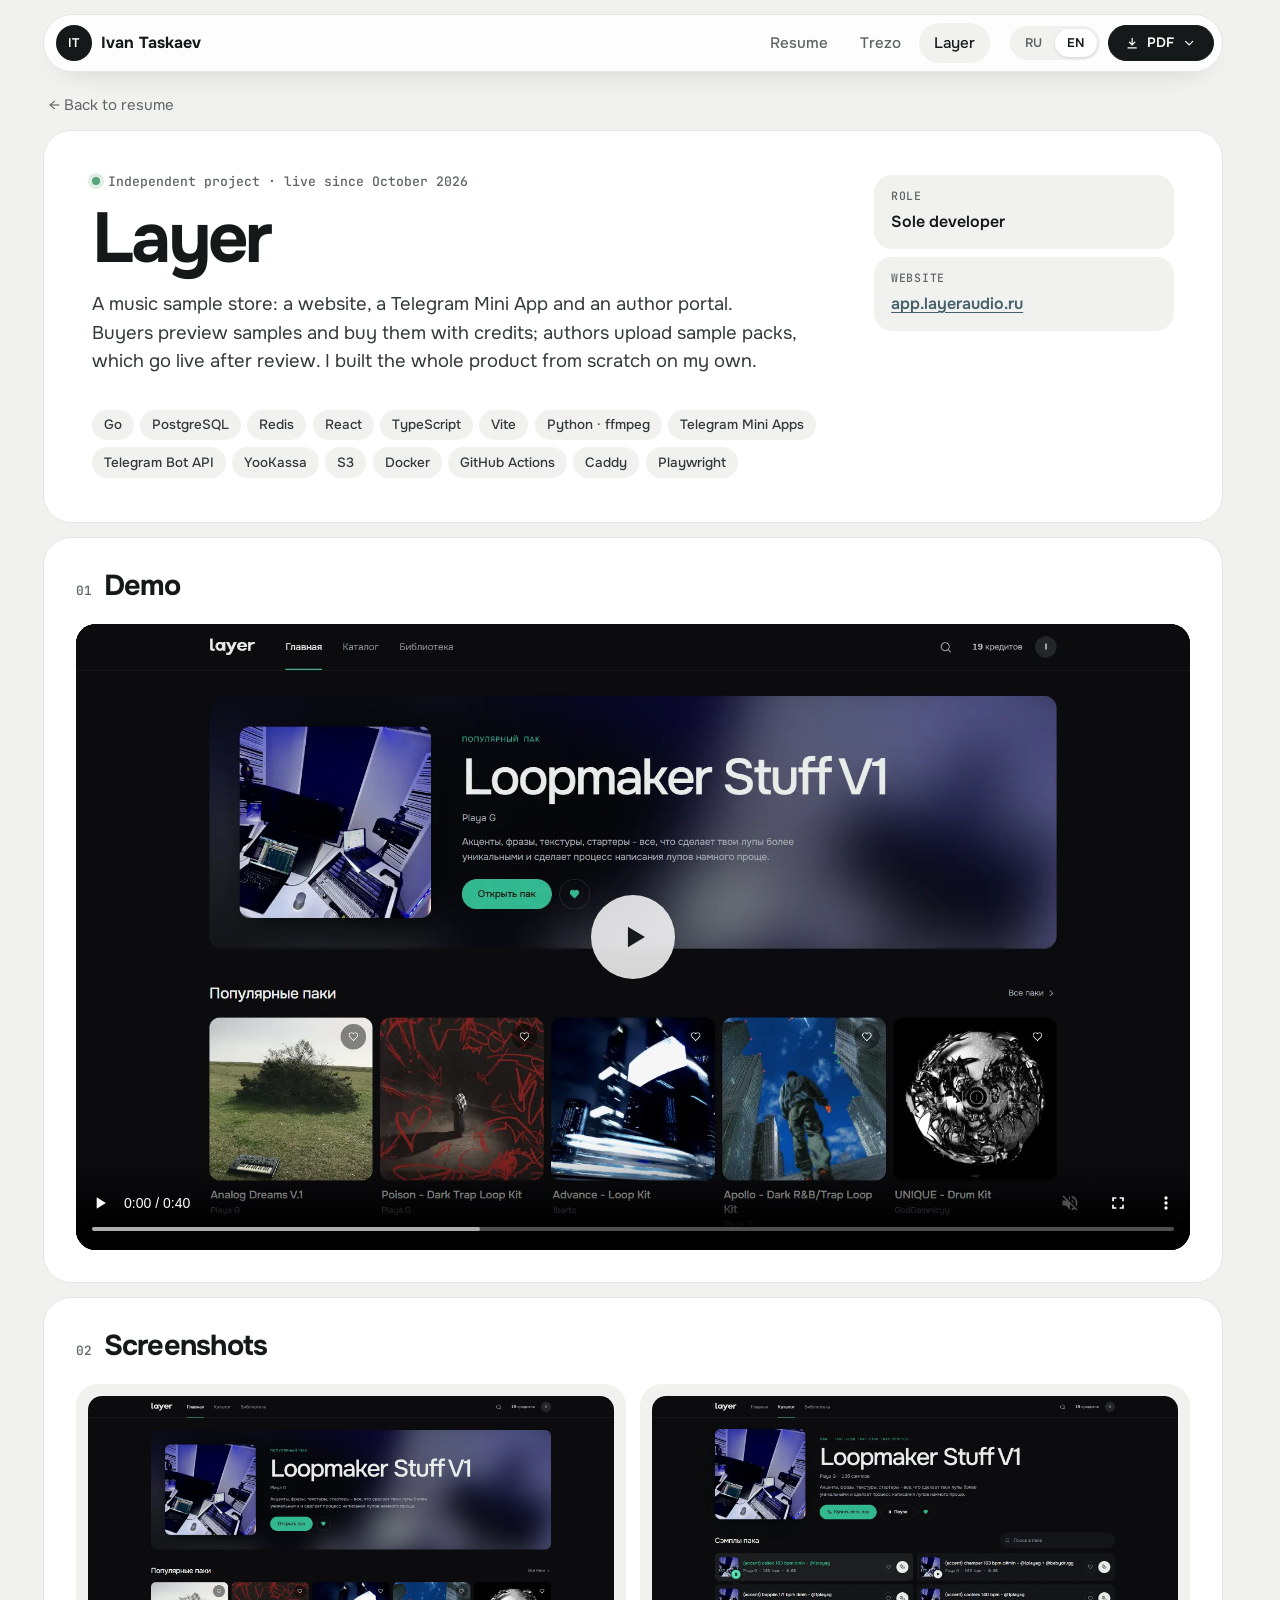
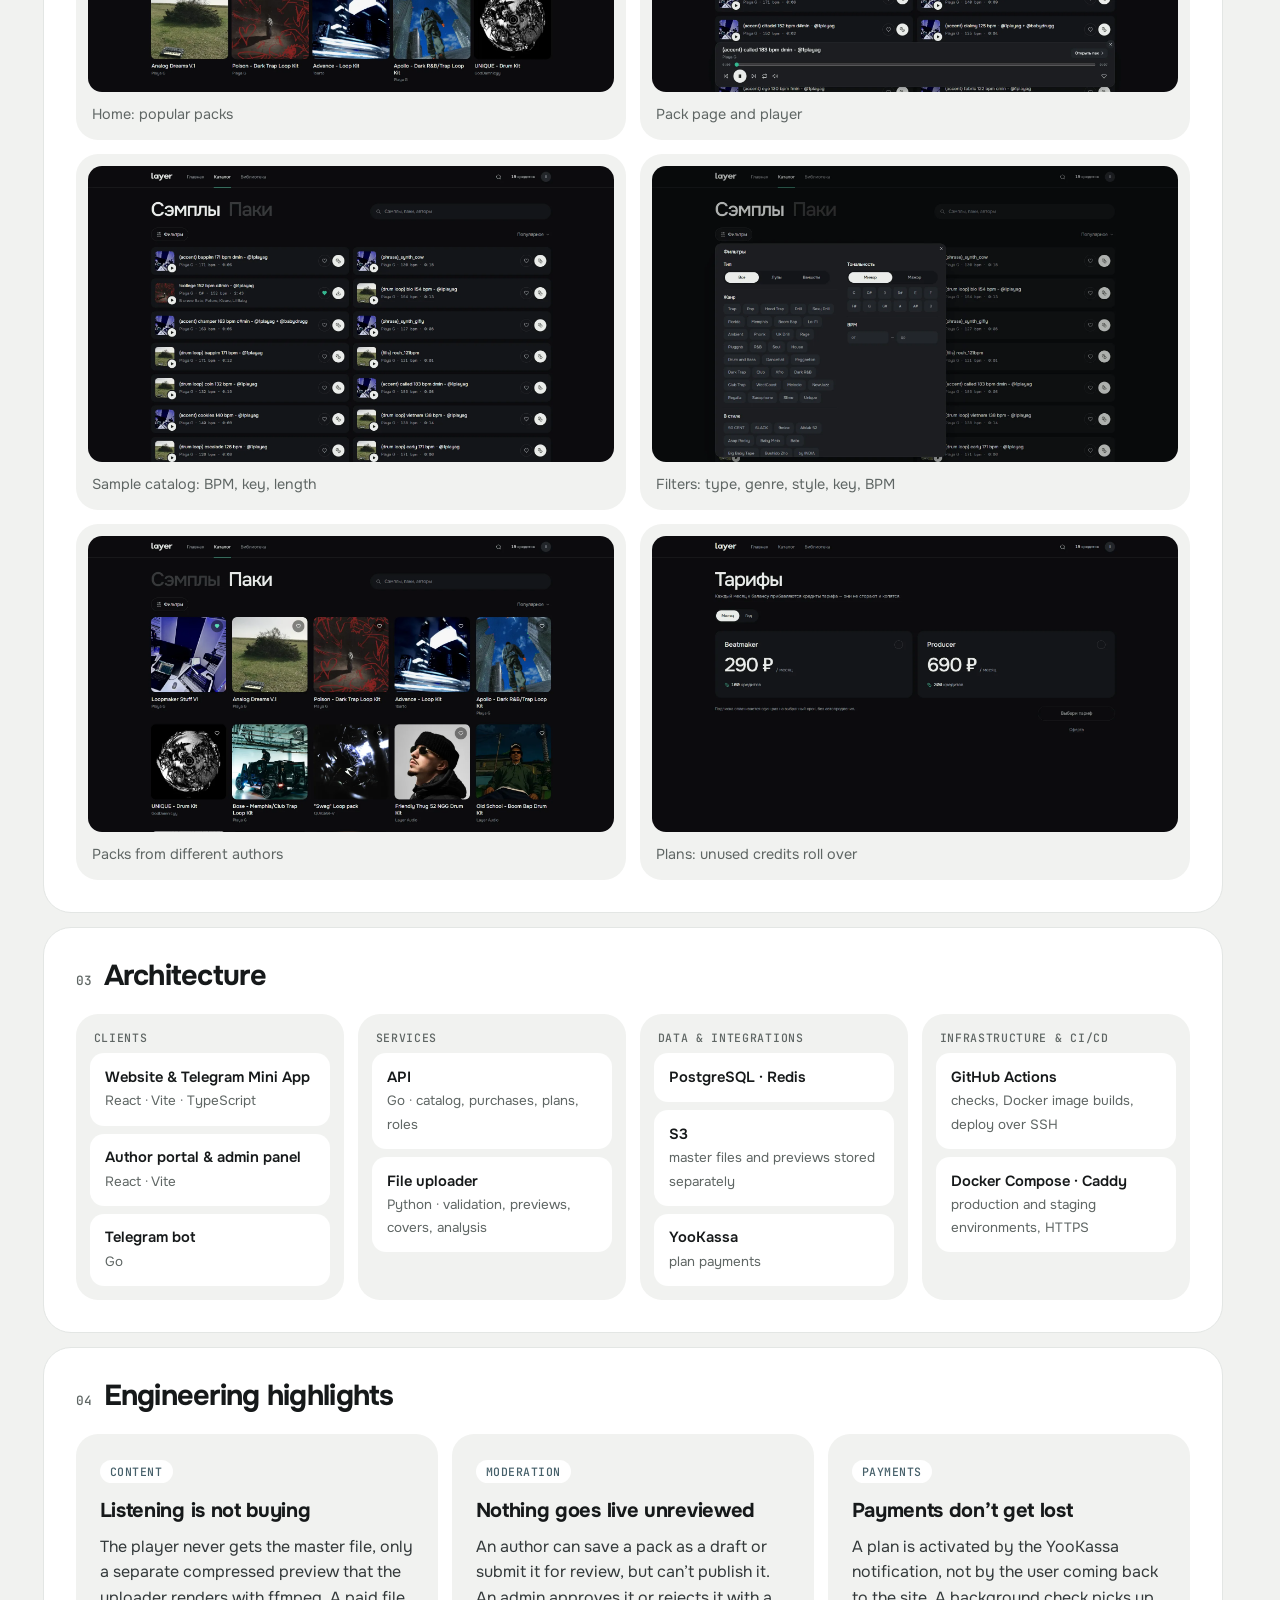
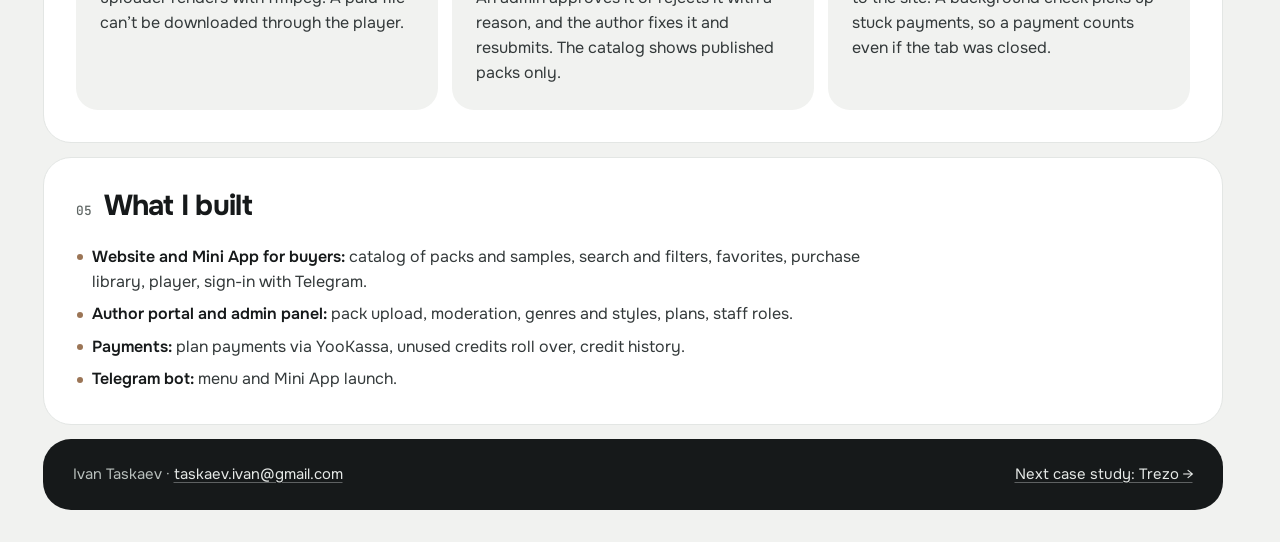
==== layer/index.html @ 8228e9b3 "Bento redesign" ====
<!doctype html>
<html lang="ru" data-lang="ru"
      data-title-ru="Layer — кейс · Иван Таскаев"
      data-title-en="Layer — case study · Ivan Taskaev">
<head>
  <meta charset="utf-8">
  <meta name="viewport" content="width=device-width, initial-scale=1">
  <title>Layer — кейс · Иван Таскаев</title>
  <meta name="description" content="Layer: магазин музыкальных сэмплов — сайт, Telegram Mini App и кабинет авторов. Go, Python, React, PostgreSQL, S3. Кейс Ивана Таскаева.">
  <link rel="preconnect" href="https://fonts.googleapis.com">
  <link rel="preconnect" href="https://fonts.gstatic.com" crossorigin>
  <link rel="stylesheet" href="https://fonts.googleapis.com/css2?family=Onest:wght@400;500;600;700&family=JetBrains+Mono:wght@400;500&display=swap">
  <link rel="stylesheet" href="../assets/css/style.css">
  <script src="../assets/js/site.js"></script>
</head>
<body>

<svg width="0" height="0" style="position:absolute" aria-hidden="true">
  <symbol id="i-download" viewBox="0 0 24 24" fill="none" stroke="currentColor" stroke-width="2" stroke-linecap="round" stroke-linejoin="round"><path d="M12 4v11m0 0 4.5-4.5M12 15l-4.5-4.5M5 20h14"/></symbol>
  <symbol id="i-chevron" viewBox="0 0 24 24" fill="none" stroke="currentColor" stroke-width="2" stroke-linecap="round" stroke-linejoin="round"><path d="m6 9 6 6 6-6"/></symbol>
</svg>

<header class="topbar">
  <div class="wrap wrap--wide topbar__inner">
    <a class="brand" href="../">
      <span class="brand__mark" aria-hidden="true"><span lang="ru">ИТ</span><span lang="en">IT</span></span>
      <span class="brand__name"><span lang="ru">Иван Таскаев</span><span lang="en">Ivan Taskaev</span></span>
    </a>
    <nav class="topnav">
      <a href="../"><span lang="ru">Резюме</span><span lang="en">Resume</span></a>
      <a href="../trezo/">Trezo</a>
      <a href="../layer/" aria-current="page">Layer</a>
    </nav>
    <div class="topbar__actions">
      <div class="lang-switch" role="group" aria-label="Язык / Language">
        <button type="button" data-set-lang="ru" aria-pressed="true">RU</button>
        <button type="button" data-set-lang="en" aria-pressed="false">EN</button>
      </div>
      <details class="pdf-menu pdf-menu--right">
        <summary class="btn btn--small btn--primary"><svg class="icon"><use href="#i-download"/></svg>PDF<svg class="icon pdf-menu__chevron"><use href="#i-chevron"/></svg></summary>
        <div class="pdf-menu__list">
          <div class="pdf-menu__label"><span lang="ru">Язык резюме</span><span lang="en">Resume language</span></div>
          <a href="../assets/cv/ivan-taskaev-cv-ru.pdf" download>Русский<span>RU</span></a>
          <a href="../assets/cv/ivan-taskaev-cv-en.pdf" download>English<span>EN</span></a>
        </div>
      </details>
    </div>
  </div>
</header>

<main class="wrap wrap--wide">
  <a class="back" href="../"><span lang="ru">← К резюме</span><span lang="en">← Back to resume</span></a>

  <section class="case-hero">
    <div class="eyebrow"><span lang="ru">Независимый проект · запущен в октябре 2026</span><span lang="en">Independent project · live since October 2026</span></div>
    <h1>Layer</h1>
    <p class="case-hero__lead" lang="ru">
      Магазин музыкальных сэмплов: сайт, Telegram Mini App и кабинет авторов. Покупатели слушают превью
      и покупают сэмплы за кредиты, авторы загружают паки — наборы сэмплов, — которые публикуются после проверки.
      Я один с нуля разработал весь продукт.
    </p>
    <p class="case-hero__lead" lang="en">
      A music sample store: a website, a Telegram Mini App and an author portal. Buyers preview samples
      and buy them with credits; authors upload sample packs, which go live after review.
      I built the whole product from scratch on my own.
    </p>

    <dl class="facts">
      <div>
        <dt><span lang="ru">Роль</span><span lang="en">Role</span></dt>
        <dd><span lang="ru">Единственный разработчик</span><span lang="en">Sole developer</span></dd>
      </div>
      <div>
        <dt><span lang="ru">Сайт</span><span lang="en">Website</span></dt>
        <dd><a href="https://app.layeraudio.ru" target="_blank" rel="noopener">app.layeraudio.ru</a></dd>
      </div>
    </dl>

    <ul class="chips" aria-label="Stack">
      <li>Go</li><li>PostgreSQL</li><li>Redis</li><li>React</li><li>TypeScript</li><li>Vite</li>
      <li>Python · ffmpeg</li><li>Telegram Mini Apps</li><li>Telegram Bot API</li><li>YooKassa</li>
      <li>S3</li><li>Docker</li><li>GitHub Actions</li><li>Caddy</li><li>Playwright</li>
    </ul>
  </section>

  <section class="section" aria-labelledby="video">
    <h2 class="section__title" id="video"><span lang="ru">Демо</span><span lang="en">Demo</span></h2>
    <div class="video" style="view-transition-name: layer-cover">
      <video controls muted playsinline preload="metadata" poster="../assets/img/layer/home.webp">
        <source src="../assets/video/layer-demo.webm" type="video/webm">
      </video>
    </div>
  </section>

  <section class="section" aria-labelledby="screens">
    <h2 class="section__title" id="screens"><span lang="ru">Скриншоты</span><span lang="en">Screenshots</span></h2>
    <div class="gallery">
      <figure class="shot">
        <div class="shot__frame">
          <img src="../assets/img/layer/home.webp" width="1920" height="1080" decoding="async" alt="Главная Layer с популярными паками">
          <div class="placeholder"><b>home.webp</b></div>
        </div>
        <figcaption><span lang="ru">Главная: популярные паки</span><span lang="en">Home: popular packs</span></figcaption>
      </figure>
      <figure class="shot">
        <div class="shot__frame">
          <img src="../assets/img/layer/player.webp" width="1920" height="1080" decoding="async" alt="Страница пака с играющим сэмплом и плеером">
          <div class="placeholder"><b>player.webp</b></div>
        </div>
        <figcaption><span lang="ru">Страница пака и плеер</span><span lang="en">Pack page and player</span></figcaption>
      </figure>
      <figure class="shot">
        <div class="shot__frame">
          <img src="../assets/img/layer/samples.webp" width="1920" height="1080" decoding="async" alt="Каталог сэмплов с BPM, тональностью и длительностью">
          <div class="placeholder"><b>samples.webp</b></div>
        </div>
        <figcaption><span lang="ru">Каталог сэмплов: BPM, тональность, длительность</span><span lang="en">Sample catalog: BPM, key, length</span></figcaption>
      </figure>
      <figure class="shot">
        <div class="shot__frame">
          <img src="../assets/img/layer/filters.webp" width="1920" height="1080" decoding="async" alt="Фильтры: тип, жанр, стиль, тональность, BPM">
          <div class="placeholder"><b>filters.webp</b></div>
        </div>
        <figcaption><span lang="ru">Фильтры: тип, жанр, стиль, тональность, BPM</span><span lang="en">Filters: type, genre, style, key, BPM</span></figcaption>
      </figure>
      <figure class="shot">
        <div class="shot__frame">
          <img src="../assets/img/layer/packs.webp" width="1920" height="1080" decoding="async" alt="Каталог паков">
          <div class="placeholder"><b>packs.webp</b></div>
        </div>
        <figcaption><span lang="ru">Паки от разных авторов</span><span lang="en">Packs from different authors</span></figcaption>
      </figure>
      <figure class="shot">
        <div class="shot__frame">
          <img src="../assets/img/layer/subscribe.webp" width="1920" height="1080" decoding="async" alt="Тарифы с кредитами">
          <div class="placeholder"><b>subscribe.webp</b></div>
        </div>
        <figcaption><span lang="ru">Тарифы: кредиты не сгорают</span><span lang="en">Plans: unused credits roll over</span></figcaption>
      </figure>
    </div>
  </section>

  <section class="section" aria-labelledby="arch">
    <h2 class="section__title" id="arch"><span lang="ru">Архитектура</span><span lang="en">Architecture</span></h2>
    <div class="arch">
      <div class="arch__col">
        <div class="arch__title"><span lang="ru">Клиенты</span><span lang="en">Clients</span></div>
        <div class="arch__box"><b><span lang="ru">Сайт и Telegram Mini App</span><span lang="en">Website &amp; Telegram Mini App</span></b><span>React · Vite · TypeScript</span></div>
        <div class="arch__box"><b><span lang="ru">Кабинет авторов и админка</span><span lang="en">Author portal &amp; admin panel</span></b><span>React · Vite</span></div>
        <div class="arch__box"><b><span lang="ru">Telegram-бот</span><span lang="en">Telegram bot</span></b><span>Go</span></div>
      </div>
      <div class="arch__col">
        <div class="arch__title"><span lang="ru">Сервисы</span><span lang="en">Services</span></div>
        <div class="arch__box"><b>API</b><span lang="ru">Go · каталог, покупки, тарифы, роли</span><span lang="en">Go · catalog, purchases, plans, roles</span></div>
        <div class="arch__box"><b><span lang="ru">Загрузчик файлов</span><span lang="en">File uploader</span></b><span lang="ru">Python · проверка, превью, обложки, анализ</span><span lang="en">Python · validation, previews, covers, analysis</span></div>
      </div>
      <div class="arch__col">
        <div class="arch__title"><span lang="ru">Данные и интеграции</span><span lang="en">Data &amp; integrations</span></div>
        <div class="arch__box"><b>PostgreSQL · Redis</b></div>
        <div class="arch__box"><b>S3</b><span lang="ru">мастер-файлы и превью отдельно</span><span lang="en">master files and previews stored separately</span></div>
        <div class="arch__box"><b>YooKassa</b><span lang="ru">оплата тарифов</span><span lang="en">plan payments</span></div>
      </div>
      <div class="arch__col">
        <div class="arch__title"><span lang="ru">Инфраструктура и CI/CD</span><span lang="en">Infrastructure &amp; CI/CD</span></div>
        <div class="arch__box"><b>GitHub Actions</b><span lang="ru">проверки, сборка Docker-образов, деплой по SSH</span><span lang="en">checks, Docker image builds, deploy over SSH</span></div>
        <div class="arch__box"><b>Docker Compose · Caddy</b><span lang="ru">продакшен и staging-окружение, HTTPS</span><span lang="en">production and staging environments, HTTPS</span></div>
      </div>
    </div>
  </section>

  <section class="section" aria-labelledby="highlights">
    <h2 class="section__title" id="highlights"><span lang="ru">Ключевые решения</span><span lang="en">Engineering highlights</span></h2>
    <div class="highlights highlights--3">
      <article class="highlight">
        <div class="highlight__tag"><span lang="ru">Контент</span><span lang="en">Content</span></div>
        <h3><span lang="ru">Прослушивание не заменяет покупку</span><span lang="en">Listening is not buying</span></h3>
        <div lang="ru"><p>Плеер получает не мастер-файл, а отдельное сжатое превью: загрузчик делает его через ffmpeg при приёме сэмпла. Платный файл нельзя скачать через прослушивание.</p></div>
        <div lang="en"><p>The player never gets the master file, only a separate compressed preview that the uploader renders with ffmpeg. A paid file can’t be downloaded through the player.</p></div>
      </article>
      <article class="highlight">
        <div class="highlight__tag"><span lang="ru">Модерация</span><span lang="en">Moderation</span></div>
        <h3><span lang="ru">В магазин — только после проверки</span><span lang="en">Nothing goes live unreviewed</span></h3>
        <div lang="ru"><p>Автор может сохранить пак как черновик или отправить на проверку, но опубликовать сам не может. Администратор одобряет пак или отклоняет с причиной, автор дорабатывает и отправляет снова. Каталог показывает только опубликованное.</p></div>
        <div lang="en"><p>An author can save a pack as a draft or submit it for review, but can’t publish it. An admin approves it or rejects it with a reason, and the author fixes it and resubmits. The catalog shows published packs only.</p></div>
      </article>
      <article class="highlight">
        <div class="highlight__tag"><span lang="ru">Платежи</span><span lang="en">Payments</span></div>
        <h3><span lang="ru">Оплата не теряется</span><span lang="en">Payments don’t get lost</span></h3>
        <div lang="ru"><p>Тариф активируется по уведомлению YooKassa, а не по возврату пользователя на сайт. Фоновая сверка находит зависшие платежи, поэтому оплата засчитывается, даже если вкладку закрыли.</p></div>
        <div lang="en"><p>A plan is activated by the YooKassa notification, not by the user coming back to the site. A background check picks up stuck payments, so a payment counts even if the tab was closed.</p></div>
      </article>
    </div>
  </section>

  <section class="section prose" aria-labelledby="did">
    <h2 class="section__title" id="did"><span lang="ru">Что я сделал</span><span lang="en">What I built</span></h2>
    <ul class="list" lang="ru">
      <li><b>Сайт и Mini App для покупателей:</b> каталог паков и сэмплов, поиск и фильтры, избранное, библиотека покупок, плеер, вход через Telegram.</li>
      <li><b>Кабинет авторов и админка:</b> загрузка паков, модерация, жанры и стили, тарифы, роли сотрудников.</li>
      <li><b>Платежи:</b> оплата тарифов через YooKassa, кредиты не сгорают, история начислений.</li>
      <li><b>Telegram-бот:</b> меню и запуск Mini App.</li>
    </ul>
    <ul class="list" lang="en">
      <li><b>Website and Mini App for buyers:</b> catalog of packs and samples, search and filters, favorites, purchase library, player, sign-in with Telegram.</li>
      <li><b>Author portal and admin panel:</b> pack upload, moderation, genres and styles, plans, staff roles.</li>
      <li><b>Payments:</b> plan payments via YooKassa, unused credits roll over, credit history.</li>
      <li><b>Telegram bot:</b> menu and Mini App launch.</li>
    </ul>
  </section>
</main>

<footer class="footer">
  <div class="wrap wrap--wide footer__inner">
    <span><span lang="ru">Иван Таскаев</span><span lang="en">Ivan Taskaev</span> · <a href="mailto:taskaev.ivan@gmail.com">taskaev.ivan@gmail.com</a></span>
    <a href="../trezo/"><span lang="ru">Следующий кейс: Trezo →</span><span lang="en">Next case study: Trezo →</span></a>
  </div>
</footer>

</body>
</html>
---- assets/css/style.css ----
/* ---------- Tokens ----------
   Bento: neutral light background, white rounded cards, slate and caramel accents. Light theme only. */
:root {
  --bg: #f1f2f0;
  --surface: #ffffff;
  --surface-2: #f1f2f0;
  --ink: #16191a;
  --ink-2: #33393a;
  --muted: #5f6664;
  --hair: #e3e6e4;
  --accent: #46606a;
  --accent-soft: #e2e9eb;
  --warm: #9b7556;
  --warm-text: #7e5a3d;
  --button: #16191a;
  --button-ink: #ffffff;
  --todo: #9c4a1c;
  --radius: 28px;
  --radius-sm: 18px;
  --gap: 14px;
  --shadow: 0 12px 30px -22px rgba(22, 25, 26, 0.35);
  --shadow-lg: 0 24px 50px -24px rgba(22, 25, 26, 0.4);
  --sans: "Onest", system-ui, -apple-system, "Segoe UI", Roboto, Arial, sans-serif;
  --mono: "JetBrains Mono", ui-monospace, "Cascadia Mono", Consolas, monospace;
  color-scheme: light;
}

/* ---------- Language switching ---------- */
/* Every translatable fragment exists twice: lang="ru" and lang="en". */
html[data-lang="ru"] body [lang="en"],
html[data-lang="en"] body [lang="ru"] {
  display: none !important;
}

/* ---------- Base ---------- */
*, *::before, *::after { box-sizing: border-box; }

/* Same layout width with or without a scrollbar. */
html { scroll-behavior: smooth; scrollbar-gutter: stable; }

body {
  margin: 0;
  background: var(--bg);
  color: var(--ink);
  font: 16px/1.58 var(--sans);
  -webkit-font-smoothing: antialiased;
  text-rendering: optimizeLegibility;
}

a { color: var(--accent); text-decoration-thickness: 1px; text-underline-offset: 3px; }
a:hover { text-decoration-thickness: 2px; }

h1, h2, h3 { margin: 0; line-height: 1.15; }
h3 { font-size: 1.08rem; font-weight: 600; }
p { margin: 0 0 0.75em; }
ul { margin: 0; padding: 0; list-style: none; }
b, strong { font-weight: 600; color: var(--ink); }
img { max-width: 100%; }
figure { margin: 0; }

:focus-visible { outline: 2px solid var(--accent); outline-offset: 3px; border-radius: 8px; }

.wrap { width: min(100% - 2.5rem, 880px); margin-inline: auto; }
.wrap--wide { width: min(100% - 2.5rem, 1180px); }

.muted { color: var(--muted); }
.mono { font-family: var(--mono); font-size: 0.86em; }
.print-only { display: none !important; }

/* Placeholder text the owner still has to replace. Grep for class="todo". */
.todo { color: var(--todo); background: color-mix(in srgb, var(--todo) 10%, transparent); border-radius: 4px; padding: 0 0.25em; }

.icon { width: 1em; height: 1em; flex: none; }

/* Bulleted lists: small caramel dot */
.list li { position: relative; padding-left: 1.05em; }
.list li + li { margin-top: 0.45em; }
.list li::before {
  content: "";
  position: absolute;
  left: 0.1em;
  top: 0.66em;
  width: 6px;
  height: 6px;
  border-radius: 50%;
  background: var(--warm);
}

/* A card: the building block of every page */
.intro, .contacts, .hero-art, .tile, .summary, .section, .case-hero {
  background: var(--surface);
  border: 1px solid var(--hair);
  border-radius: var(--radius);
}

/* ---------- Top bar: a floating pill ---------- */
.topbar { position: sticky; top: 14px; z-index: 20; margin-top: 14px; }
.topbar__inner {
  display: flex;
  align-items: center;
  gap: 1.25rem;
  min-height: 58px;
  padding: 8px 8px 8px 12px;
  border: 1px solid var(--hair);
  border-radius: 999px;
  background: color-mix(in srgb, var(--surface) 84%, transparent);
  backdrop-filter: saturate(1.4) blur(14px);
  -webkit-backdrop-filter: saturate(1.4) blur(14px);
  box-shadow: var(--shadow);
}

.brand { display: inline-flex; align-items: center; gap: 0.6rem; margin-right: auto; color: var(--ink); text-decoration: none; font-weight: 700; }
.brand__mark {
  display: inline-grid;
  place-items: center;
  width: 36px;
  height: 36px;
  border-radius: 50%;
  background: var(--button);
  color: var(--button-ink);
  font: 600 0.78rem/1 var(--sans);
  letter-spacing: 0.02em;
}

.topnav { display: flex; gap: 2px; }
.topnav a { padding: 0.5rem 0.95rem; border-radius: 999px; color: var(--muted); text-decoration: none; font-size: 0.95rem; font-weight: 500; transition: background 0.15s, color 0.15s; }
.topnav a:hover { color: var(--ink); background: var(--surface-2); }
.topnav a[aria-current="page"] { color: var(--ink); background: var(--surface-2); }

.topbar__actions { display: flex; align-items: center; gap: 0.5rem; }

.lang-switch { display: inline-flex; padding: 3px; border-radius: 999px; background: var(--surface-2); }
.lang-switch button {
  border: 0;
  background: transparent;
  color: var(--muted);
  font: 600 0.78rem/1 var(--sans);
  letter-spacing: 0.04em;
  padding: 0.5rem 0.75rem;
  border-radius: 999px;
  cursor: pointer;
  transition: color 0.15s, background 0.15s;
}
.lang-switch button:hover { color: var(--ink); }
.lang-switch button[aria-pressed="true"] { background: var(--surface); color: var(--ink); box-shadow: 0 1px 3px rgba(22, 25, 26, 0.14); }

@media (max-width: 720px) {
  .topnav { display: none; }
  .brand__name { display: none; }
}

/* ---------- Buttons & chips ---------- */
.btn {
  display: inline-flex;
  align-items: center;
  gap: 0.5rem;
  padding: 0.75rem 1.2rem;
  border-radius: 999px;
  border: 1px solid var(--hair);
  background: var(--surface);
  color: var(--ink);
  font: 600 0.93rem/1 var(--sans);
  text-decoration: none;
  transition: transform 0.15s, box-shadow 0.15s, filter 0.15s;
}
.btn:hover { transform: translateY(-1px); box-shadow: var(--shadow); }
.btn--primary { background: var(--button); border-color: var(--button); color: var(--button-ink); }
.btn--primary:hover { filter: brightness(1.25); }
.btn--small { padding: 0.62rem 1rem; font-size: 0.85rem; }
.btn .icon { width: 1.05em; height: 1.05em; }

/* "Download PDF" button that opens a language choice */
.pdf-menu { position: relative; display: inline-block; }
.pdf-menu summary { list-style: none; cursor: pointer; user-select: none; }
.pdf-menu summary::-webkit-details-marker { display: none; }
.pdf-menu__chevron { transition: transform 0.2s; }
.pdf-menu[open] .pdf-menu__chevron { transform: rotate(180deg); }
.pdf-menu__list {
  position: absolute;
  top: calc(100% + 8px);
  left: 0;
  z-index: 30;
  display: grid;
  min-width: 210px;
  padding: 6px;
  border: 1px solid var(--hair);
  border-radius: 18px;
  background: var(--surface);
  box-shadow: var(--shadow-lg);
  animation: pdf-menu-in 0.15s ease-out;
}
.pdf-menu--right .pdf-menu__list { left: auto; right: 0; }
.pdf-menu__label { padding: 0.5rem 0.8rem 0.35rem; color: var(--muted); font: 500 0.72rem/1 var(--mono); letter-spacing: 0.06em; text-transform: uppercase; }
.pdf-menu__list a {
  display: flex;
  align-items: center;
  justify-content: space-between;
  gap: 1rem;
  padding: 0.65rem 0.8rem;
  border-radius: 12px;
  color: var(--ink);
  font-weight: 500;
  text-decoration: none;
}
.pdf-menu__list a:hover { background: var(--surface-2); }
.pdf-menu__list a span { color: var(--muted); font: 500 0.78rem/1 var(--mono); }
@keyframes pdf-menu-in { from { opacity: 0; transform: translateY(-4px); } }

.chips { display: flex; flex-wrap: wrap; gap: 0.4rem; }
.chips li {
  padding: 0.3rem 0.75rem;
  border-radius: 999px;
  background: var(--surface-2);
  color: var(--ink-2);
  font-size: 0.84rem;
  font-weight: 500;
}

/* ---------- Sections: numbered cards ---------- */
main { counter-reset: section; }
.section { padding: 32px; }
.section__title {
  display: flex;
  align-items: baseline;
  gap: 0.75rem;
  margin-bottom: 1.4rem;
  font: 700 1.8rem/1.1 var(--sans);
  letter-spacing: -0.025em;
}
.section__title::before {
  counter-increment: section;
  content: counter(section, decimal-leading-zero);
  color: var(--muted);
  font: 500 0.8rem/1 var(--mono);
  letter-spacing: 0;
}

/* ---------- Resume: bento grid ---------- */
.bento {
  display: grid;
  grid-template-columns: repeat(4, minmax(0, 1fr));
  gap: var(--gap);
  margin-top: 20px;
}
.bento .hero,
.bento .tiles { display: contents; }
/* Above its neighbours so the PDF menu can open over them. */
.bento .intro { position: relative; z-index: 2; grid-column: span 3; padding: 44px 48px; }
.bento .contacts { grid-column: span 1; }
.bento .hero-art { grid-column: span 2; grid-row: span 2; }
.bento .summary { grid-column: span 1; }
.bento .section { grid-column: 1 / -1; }

@media (max-width: 980px) {
  .bento { grid-template-columns: repeat(2, minmax(0, 1fr)); }
  .bento .intro, .bento .contacts, .bento .hero-art, .bento .summary { grid-column: 1 / -1; grid-row: auto; }
}
@media (max-width: 560px) {
  .bento { grid-template-columns: minmax(0, 1fr); }
  .bento .intro { padding: 28px; }
}

.kicker { display: inline-flex; align-items: center; gap: 0.55rem; margin: 0 0 1rem; color: var(--muted); font: 500 0.82rem/1 var(--mono); }
.kicker::before { content: ""; width: 8px; height: 8px; border-radius: 50%; background: #5aa37c; box-shadow: 0 0 0 4px rgba(90, 163, 124, 0.18); }

.hero h1 { font: 700 clamp(2.6rem, 6vw, 4.2rem)/1 var(--sans); letter-spacing: -0.04em; }
.hero__role { margin: 1rem 0 0.4rem; color: var(--warm-text); font-size: 1.25rem; font-weight: 600; }
.hero__meta { color: var(--muted); }
.hero__actions { display: flex; flex-wrap: wrap; gap: 0.6rem; margin-top: 1.7rem; }

.contacts { display: grid; align-content: center; gap: 2px; padding: 16px; font-size: 0.93rem; }
.contacts a { display: flex; align-items: center; gap: 0.7rem; padding: 0.7rem 0.8rem; border-radius: 14px; color: var(--ink-2); text-decoration: none; transition: background 0.15s; }
.contacts a:hover { background: var(--surface-2); color: var(--ink); }
.contacts .icon { color: var(--accent); width: 1.05em; height: 1.05em; }

.hero-art {
  position: relative;
  min-height: 360px;
  overflow: hidden;
  background: linear-gradient(160deg, #dbe3e5, #eef0ee);
}
.hero-art img {
  position: absolute;
  width: 80%;
  height: auto;
  border-radius: 12px;
  box-shadow: 0 24px 48px -20px rgba(22, 25, 26, 0.45);
}
.hero-art__a { left: 5%; top: 9%; }
.hero-art__b { right: 5%; bottom: 8%; }

.tile { display: flex; flex-direction: column; padding: 24px; color: var(--muted); font-size: 0.92rem; line-height: 1.45; }
.tile b { display: block; color: var(--muted); font-size: 1rem; font-weight: 600; }
.tile__num { display: block; margin-bottom: 0.6rem; color: var(--ink); font: 700 2.9rem/1 var(--sans); letter-spacing: -0.04em; }
.tile__d { display: block; margin-top: 0.3rem; }

.summary { margin: 0; padding: 24px; color: var(--ink-2); font-size: 0.97rem; line-height: 1.55; }

/* ---------- Resume: jobs and projects ---------- */
.job + .job { margin-top: 1.4rem; padding-top: 1.4rem; border-top: 1px solid var(--hair); }
.job__head { display: flex; flex-wrap: wrap; align-items: baseline; justify-content: space-between; gap: 0.2rem 1rem; }
.job__head h3 { font-size: 1.15rem; }
.job__role { color: var(--muted); font-weight: 400; }
.job__period { color: var(--muted); font: 0.8rem/1.4 var(--mono); white-space: nowrap; }
.job__sub { margin: 0.3rem 0 0.75rem; color: var(--muted); font-size: 0.93rem; }
.job p:last-child { margin-bottom: 0; }

.bento .section[aria-labelledby="projects"] {
  display: grid;
  grid-template-columns: repeat(2, minmax(0, 1fr));
  gap: var(--gap);
}
.bento .section[aria-labelledby="projects"] .section__title { grid-column: 1 / -1; margin-bottom: 0.4rem; }
@media (max-width: 860px) { .bento .section[aria-labelledby="projects"] { grid-template-columns: minmax(0, 1fr); } }

.project {
  display: flex;
  flex-direction: column;
  padding: 18px;
  border-radius: 22px;
  background: var(--surface-2);
  transition: transform 0.25s ease, box-shadow 0.25s ease;
}
.project .job { order: 2; }
.project__thumb {
  position: relative;
  display: block;
  order: 1;
  aspect-ratio: 16 / 9;
  margin-bottom: 18px;
  border-radius: 14px;
  overflow: hidden;
  background: linear-gradient(135deg, #dbe3e5, #eef0ee);
}
.project__thumb img { display: block; width: 100%; height: 100%; object-fit: cover; object-position: top left; transition: transform 0.4s ease; }
.project__thumb:hover img { transform: scale(1.03); }
.project__thumb span {
  position: absolute;
  left: 0.7rem;
  bottom: 0.7rem;
  padding: 0.35rem 0.75rem;
  border-radius: 999px;
  background: color-mix(in srgb, var(--surface) 90%, transparent);
  backdrop-filter: blur(6px);
  color: var(--ink);
  font-size: 0.8rem;
  font-weight: 600;
  box-shadow: var(--shadow);
}
.project:has(.project__thumb:hover, .project__more:hover) { transform: translateY(-3px); box-shadow: var(--shadow-lg); }
.project__more { display: inline-flex; align-items: center; gap: 0.35rem; margin-top: 1rem; font-weight: 600; text-decoration: none; }
.project__more:hover { text-decoration: underline; }

.skills { display: grid; gap: 0.9rem; }
.skills dt { font-weight: 600; }
.skills dd { margin: 0.1rem 0 0; color: var(--ink-2); }
@media (min-width: 640px) {
  .skills { grid-template-columns: 200px 1fr; gap: 0.75rem 1.5rem; }
  .skills dd { margin: 0; }
}

/* ---------- Case pages ---------- */
.back { display: inline-flex; gap: 0.4rem; margin: 22px 0 0 6px; color: var(--muted); text-decoration: none; font-size: 0.94rem; }
.back:hover { color: var(--ink); }
.case-hero ~ .section { margin-top: var(--gap); }

.case-hero {
  display: grid;
  grid-template-columns: minmax(0, 1fr) 300px;
  column-gap: 32px;
  margin-top: 12px;
  padding: 44px 48px;
}
.case-hero > * { grid-column: 1; }
.case-hero .facts { grid-column: 2; grid-row: 1 / span 6; align-self: start; }
@media (max-width: 860px) {
  .case-hero { grid-template-columns: minmax(0, 1fr); padding: 28px; }
  .case-hero .facts { grid-column: 1; grid-row: auto; margin-top: 1.25rem; }
}
.eyebrow { display: inline-flex; align-items: center; gap: 0.55rem; margin-bottom: 1rem; color: var(--muted); font: 500 0.82rem/1 var(--mono); }
.eyebrow::before { content: ""; width: 8px; height: 8px; border-radius: 50%; background: #5aa37c; box-shadow: 0 0 0 4px rgba(90, 163, 124, 0.18); }
.case-hero h1 { margin-bottom: 1rem; font: 700 clamp(2.8rem, 7vw, 4.4rem)/1 var(--sans); letter-spacing: -0.045em; }
.case-hero__lead { max-width: 46rem; color: var(--ink-2); font-size: 1.15rem; line-height: 1.55; }
.case-hero .chips { margin-top: 1.25rem; }

.facts { display: grid; gap: 8px; margin: 0; }
.facts > div { padding: 0.95rem 1.1rem; border-radius: var(--radius-sm); background: var(--surface-2); }
.facts dt { color: var(--muted); font: 500 0.72rem/1 var(--mono); letter-spacing: 0.06em; text-transform: uppercase; }
.facts dd { margin: 0.45rem 0 0; font-weight: 600; }

.highlights { display: grid; gap: var(--gap); grid-template-columns: repeat(auto-fit, minmax(min(100%, 420px), 1fr)); }
.highlights--3 { grid-template-columns: repeat(auto-fit, minmax(min(100%, 300px), 1fr)); }
.highlight { padding: 24px; border-radius: 22px; background: var(--surface-2); transition: transform 0.25s ease; }
.highlight:hover { transform: translateY(-2px); }
.highlight h3 { margin-bottom: 0.7rem; font: 700 1.25rem/1.25 var(--sans); letter-spacing: -0.015em; }
.highlight p { color: var(--ink-2); }
.highlight p:last-child { margin-bottom: 0; }
.highlight__tag {
  display: inline-block;
  margin-bottom: 0.9rem;
  padding: 0.3rem 0.65rem;
  border-radius: 999px;
  background: var(--surface);
  color: var(--accent);
  font: 500 0.72rem/1.2 var(--mono);
  letter-spacing: 0.04em;
  text-transform: uppercase;
}

.prose > :not(.section__title) { max-width: 52rem; }
.prose .list { color: var(--ink-2); }

/* Architecture map: columns of boxes, read left to right */
.arch { display: grid; gap: var(--gap); grid-template-columns: repeat(auto-fit, minmax(220px, 1fr)); }
.arch__col { display: flex; flex-direction: column; gap: 8px; padding: 14px; border-radius: 22px; background: var(--surface-2); }
.arch__title { margin: 4px 4px 2px; color: var(--muted); font: 500 0.72rem/1 var(--mono); letter-spacing: 0.06em; text-transform: uppercase; }
.arch__box { padding: 0.8rem 0.95rem; border-radius: 14px; background: var(--surface); font-size: 0.92rem; }
.arch__box b { display: block; }
.arch__box > span { color: var(--muted); font-size: 0.84rem; }

/* ---------- Media ---------- */
.video {
  position: relative;
  aspect-ratio: 16 / 9;
  border-radius: 20px;
  overflow: hidden;
  background: #000;
}
.video iframe,
.video video { position: absolute; inset: 0; width: 100%; height: 100%; border: 0; background: #000; }

.video__play {
  position: absolute;
  inset: 0;
  margin: auto;
  display: grid;
  place-items: center;
  width: 84px;
  height: 84px;
  border: 0;
  border-radius: 50%;
  background: color-mix(in srgb, var(--surface) 84%, transparent);
  backdrop-filter: blur(8px);
  color: var(--ink);
  box-shadow: var(--shadow-lg);
  cursor: pointer;
  transition: transform 0.2s ease, background 0.2s ease;
}
.video__play:hover { transform: scale(1.06); background: var(--surface); }
.video__play svg { width: 34px; height: 34px; margin-left: 4px; }
.video__play[hidden] { display: none; }

.placeholder {
  position: absolute;
  inset: 0;
  display: grid;
  place-content: center;
  gap: 0.3rem;
  padding: 1rem;
  text-align: center;
  color: var(--muted);
  font-size: 0.9rem;
  background: repeating-linear-gradient(135deg, transparent 0 10px, color-mix(in srgb, var(--hair) 55%, transparent) 10px 11px);
}
.placeholder b { color: var(--ink); }

.gallery { display: grid; gap: var(--gap); grid-template-columns: repeat(auto-fit, minmax(min(100%, 440px), 1fr)); }

.shot { padding: 12px 12px 14px; border-radius: 22px; background: var(--surface-2); }
.shot__frame {
  position: relative;
  aspect-ratio: 16 / 9;
  border-radius: 14px;
  overflow: hidden;
  background: var(--surface);
  transition: transform 0.2s, box-shadow 0.2s;
}
.shot__frame:hover { transform: translateY(-2px); box-shadow: var(--shadow-lg); }
.shot__frame a { display: block; height: 100%; cursor: zoom-in; }
.shot__frame img { display: block; width: 100%; height: 100%; object-fit: cover; object-position: top; }
.shot__frame .placeholder { display: none; }
.shot--missing a,
.shot--missing img { display: none; }
.shot--missing .placeholder { display: grid; }
.shot figcaption { margin: 0.7rem 0.3rem 0; color: var(--muted); font-size: 0.9rem; }

/* Screenshot viewer (native <dialog>) */
.lightbox { max-width: min(96vw, 1600px); max-height: 94vh; padding: 0; border: 0; background: transparent; overflow: visible; }
.lightbox::backdrop { background: rgba(22, 25, 26, 0.74); backdrop-filter: blur(6px); }
.lightbox[open] { animation: lightbox-in 0.22s ease-out; }
.lightbox img { display: block; max-width: 100%; max-height: 86vh; border-radius: 16px; box-shadow: 0 30px 80px -20px rgba(0, 0, 0, 0.6); }
.lightbox p { margin: 0.75rem 0 0; color: #e6e9e7; text-align: center; font-size: 0.95rem; }
.lightbox__close {
  position: absolute;
  top: -16px;
  right: -16px;
  display: grid;
  place-items: center;
  width: 40px;
  height: 40px;
  border: 0;
  border-radius: 50%;
  background: var(--surface);
  color: var(--ink);
  font-size: 1.4rem;
  line-height: 1;
  box-shadow: var(--shadow-lg);
  cursor: pointer;
}
@keyframes lightbox-in { from { opacity: 0; transform: scale(0.97); } }

/* ---------- Footer: a dark card ---------- */
.footer { margin: var(--gap) 0 32px; }
.footer__inner {
  display: flex;
  flex-wrap: wrap;
  justify-content: space-between;
  gap: 0.5rem 1.5rem;
  padding: 24px 30px;
  border-radius: var(--radius);
  background: var(--ink);
  color: #b9c0bd;
  font-size: 0.93rem;
}
.footer a { color: #e6e9e7; text-decoration-color: rgba(230, 233, 231, 0.35); }
.footer a:hover { color: #fff; }

/* ---------- Polish ---------- */
h1, h2, h3, .case-hero__lead { text-wrap: balance; }
p, li, dd { text-wrap: pretty; }
::selection { background: color-mix(in srgb, var(--accent) 28%, transparent); color: var(--ink); }
html { scrollbar-color: color-mix(in srgb, var(--accent) 45%, transparent) transparent; accent-color: var(--accent); }

/* ---------- Motion (screen only, honours reduced motion) ---------- */
@view-transition { navigation: auto; }
::view-transition-old(root),
::view-transition-new(root) { animation-duration: 0.35s; }
.topbar { view-transition-name: topbar; }

@media screen and (prefers-reduced-motion: no-preference) {
  @supports (animation-timeline: view()) {
    .intro, .contacts, .hero-art, .tile, .summary, .section, .case-hero {
      animation: reveal linear both;
      animation-timeline: view();
      animation-range: entry 0% cover 18%;
    }
  }
}
@keyframes reveal { from { opacity: 0; transform: translateY(24px) scale(0.985); } }

@media (prefers-reduced-motion: reduce) {
  @view-transition { navigation: none; }
  html { scroll-behavior: auto; }
}

/* ---------- Print: the resume page becomes a one-page A4 CV ---------- */
@page { size: A4; margin: 11mm 12mm; }

@media print {
  :root {
    --bg: #fff; --surface: #fff; --surface-2: #eceeec; --ink: #16191a; --ink-2: #2c3233;
    --muted: #5a605e; --hair: #d6dbd9; --accent: #46606a; --shadow: none; --shadow-lg: none;
  }
  html { font-size: 8.5pt; scrollbar-gutter: auto; }
  body { background: #fff; font-size: 9.1pt; line-height: 1.4; -webkit-print-color-adjust: exact; print-color-adjust: exact; }
  .topbar, .footer, .no-print, .hero__actions, .kicker, .hero-art, .project__thumb, .project__more, .tile__num--icon { display: none !important; }
  .print-only { display: revert !important; }
  .wrap { width: 100%; }

  .bento { display: block; margin: 0; }
  .bento .hero { display: grid; grid-template-columns: 1fr auto; gap: 1rem; }
  .intro, .contacts, .tile, .summary, .section { border: 0; border-radius: 0; background: none; padding: 0; animation: none; }
  .bento .intro { padding: 0; }
  .bento .intro, .bento .contacts, .bento .summary { grid-column: auto; grid-row: auto; }
  .hero h1 { font-size: 2.5rem; letter-spacing: -0.03em; }
  .hero__role { margin: 0.35rem 0 0.2rem; font-size: 1.2rem; }
  .contacts { gap: 0.2rem; padding: 0.55rem 0.8rem; border: 1px solid var(--hair); border-radius: 8px; font-size: 0.95rem; }
  .contacts a { gap: 0.45rem; padding: 0; color: var(--accent); }

  .bento .tiles { display: grid; grid-template-columns: repeat(3, 1fr); gap: 0.6rem; margin-top: 0.9rem; }
  .tile { padding: 0.55rem 0.75rem; border-radius: 6px; background: var(--surface-2); font-size: 0.92rem; line-height: 1.35; }
  .tile b { color: var(--ink); font-size: 1rem; }
  .tile__num { display: inline; margin: 0; font: inherit; letter-spacing: 0; color: inherit; }
  .tile__d { margin-top: 0.1rem; }
  .summary { margin-top: 0.75rem; font-size: 1rem; color: var(--ink); }

  .section { padding: 0.85rem 0 0; }
  .section__title {
    align-items: center;
    gap: 1rem;
    margin-bottom: 0.5rem;
    color: var(--accent);
    font: 600 0.9rem/1 var(--sans);
    letter-spacing: 0.16em;
    text-transform: uppercase;
  }
  .section__title::before { content: none; }
  .section__title::after { content: ""; flex: 1; height: 1px; background: var(--hair); }
  .bento .section[aria-labelledby="projects"] { display: block; }
  .job + .job { margin-top: 0.65rem; padding-top: 0; border-top: 0; }
  .job__head h3 { font-size: 1.12rem; }
  .job__sub { margin: 0.1rem 0 0.3rem; font-size: 0.95rem; }
  .list li + li { margin-top: 0.12em; }
  .list li::before { top: 0.6em; width: 4px; height: 4px; }
  .project { display: block; padding: 0; border-radius: 0; background: none; }
  .project + .project { margin-top: 0.65rem; }
  .skills { grid-template-columns: 12.5rem 1fr; gap: 0.15rem 1rem; }
  a { text-decoration: none; }
  .todo { background: none; }
}
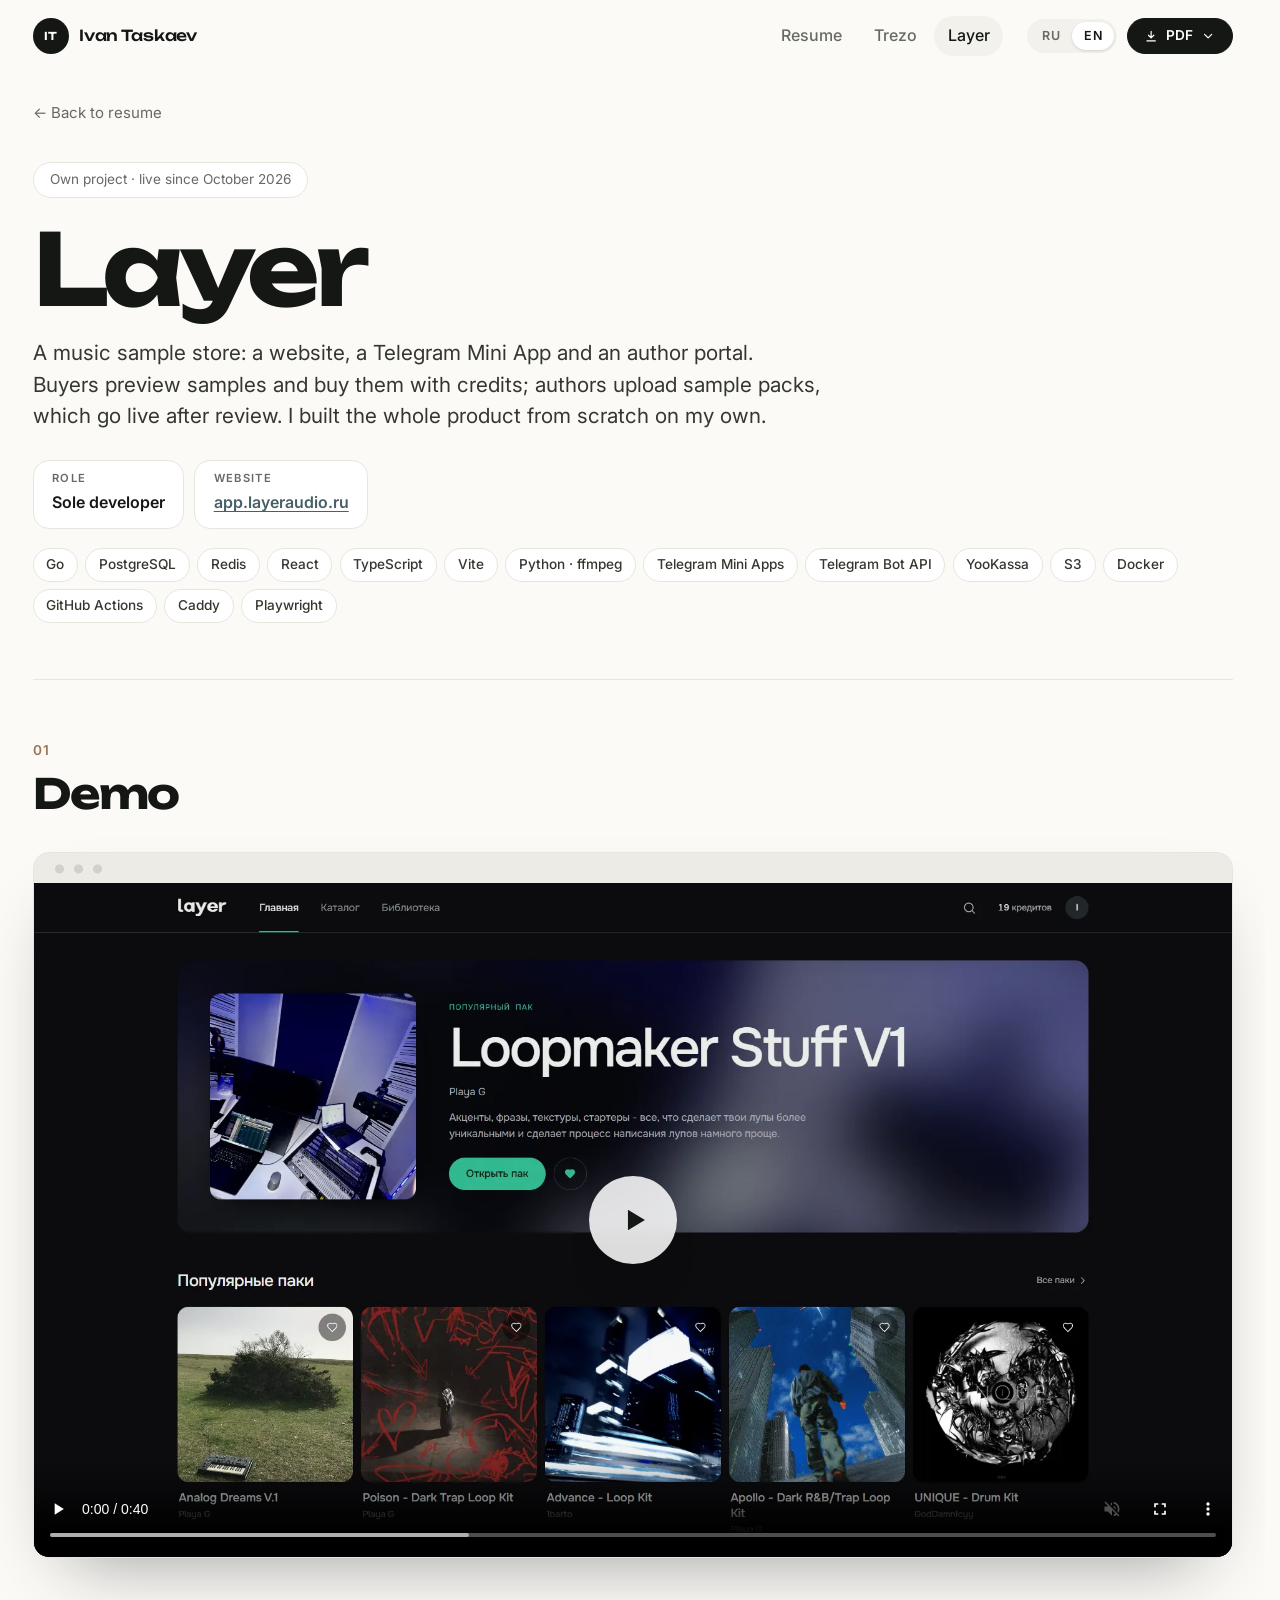
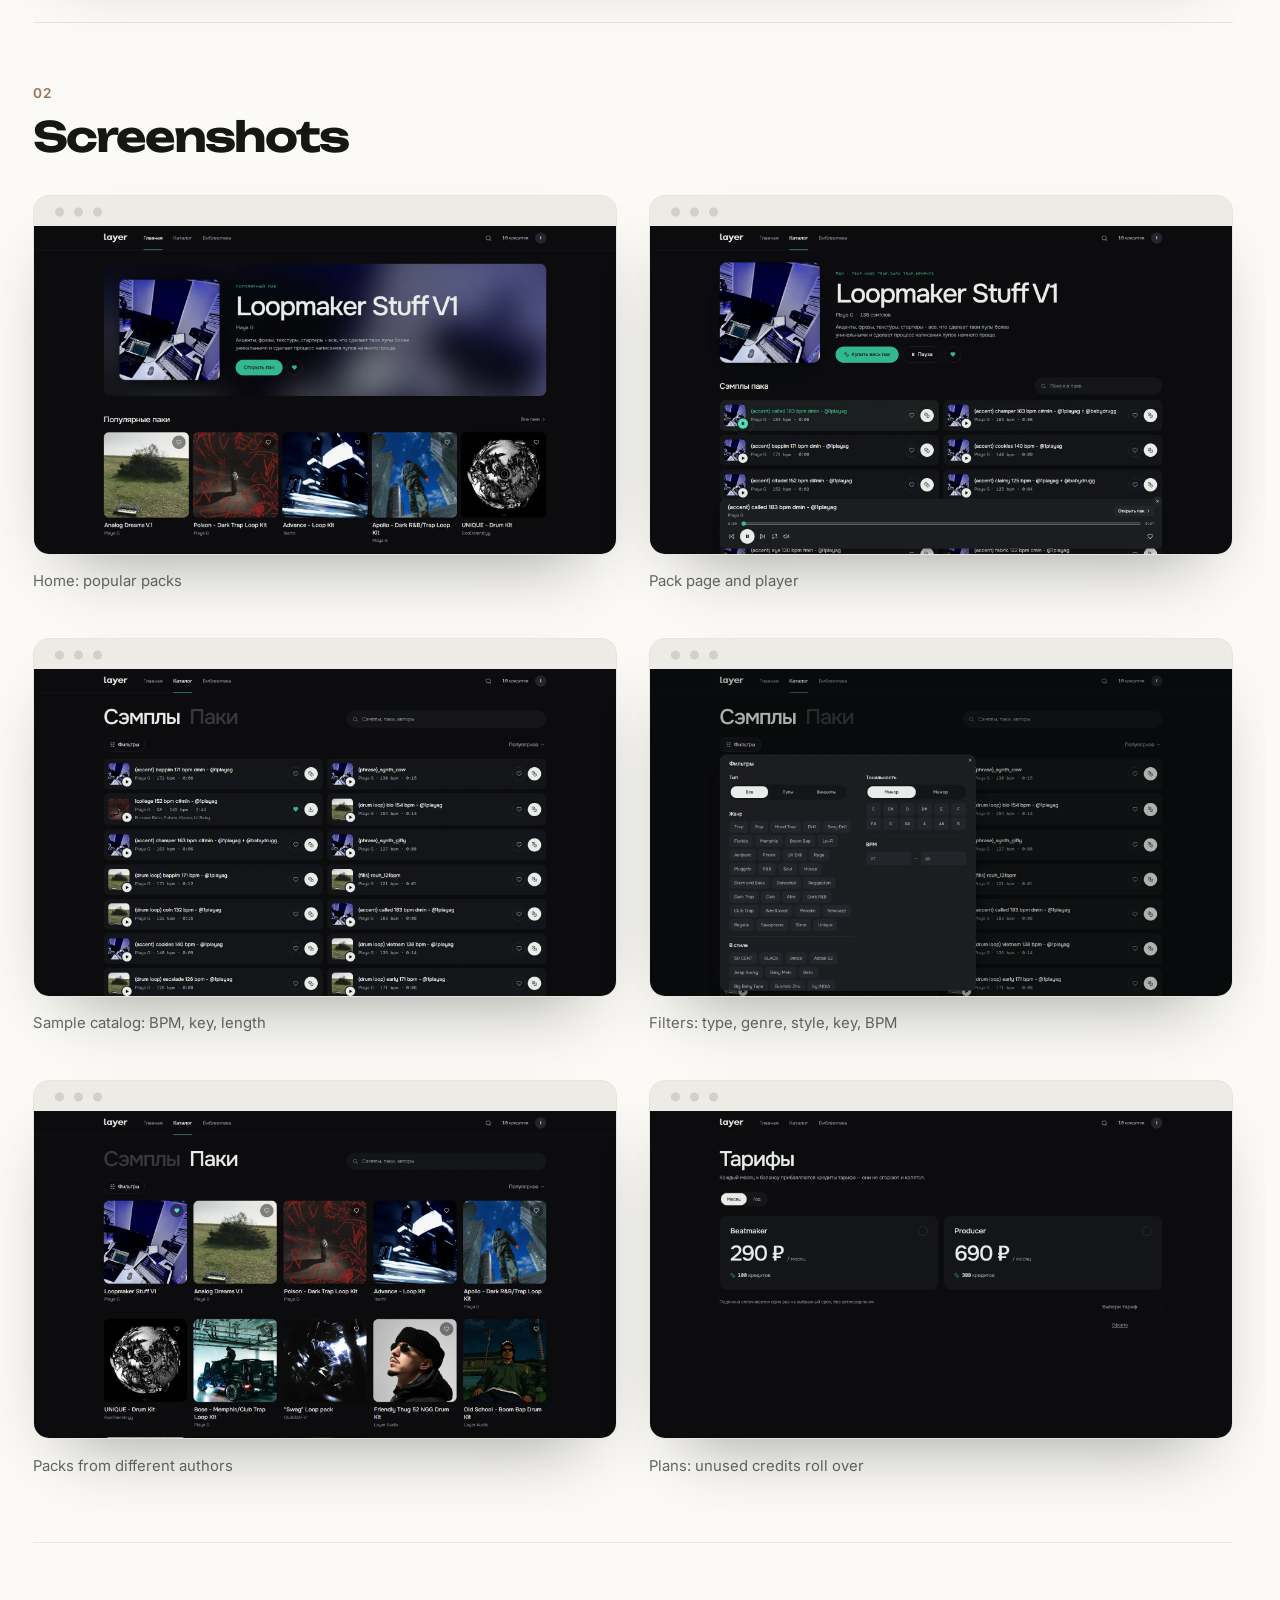
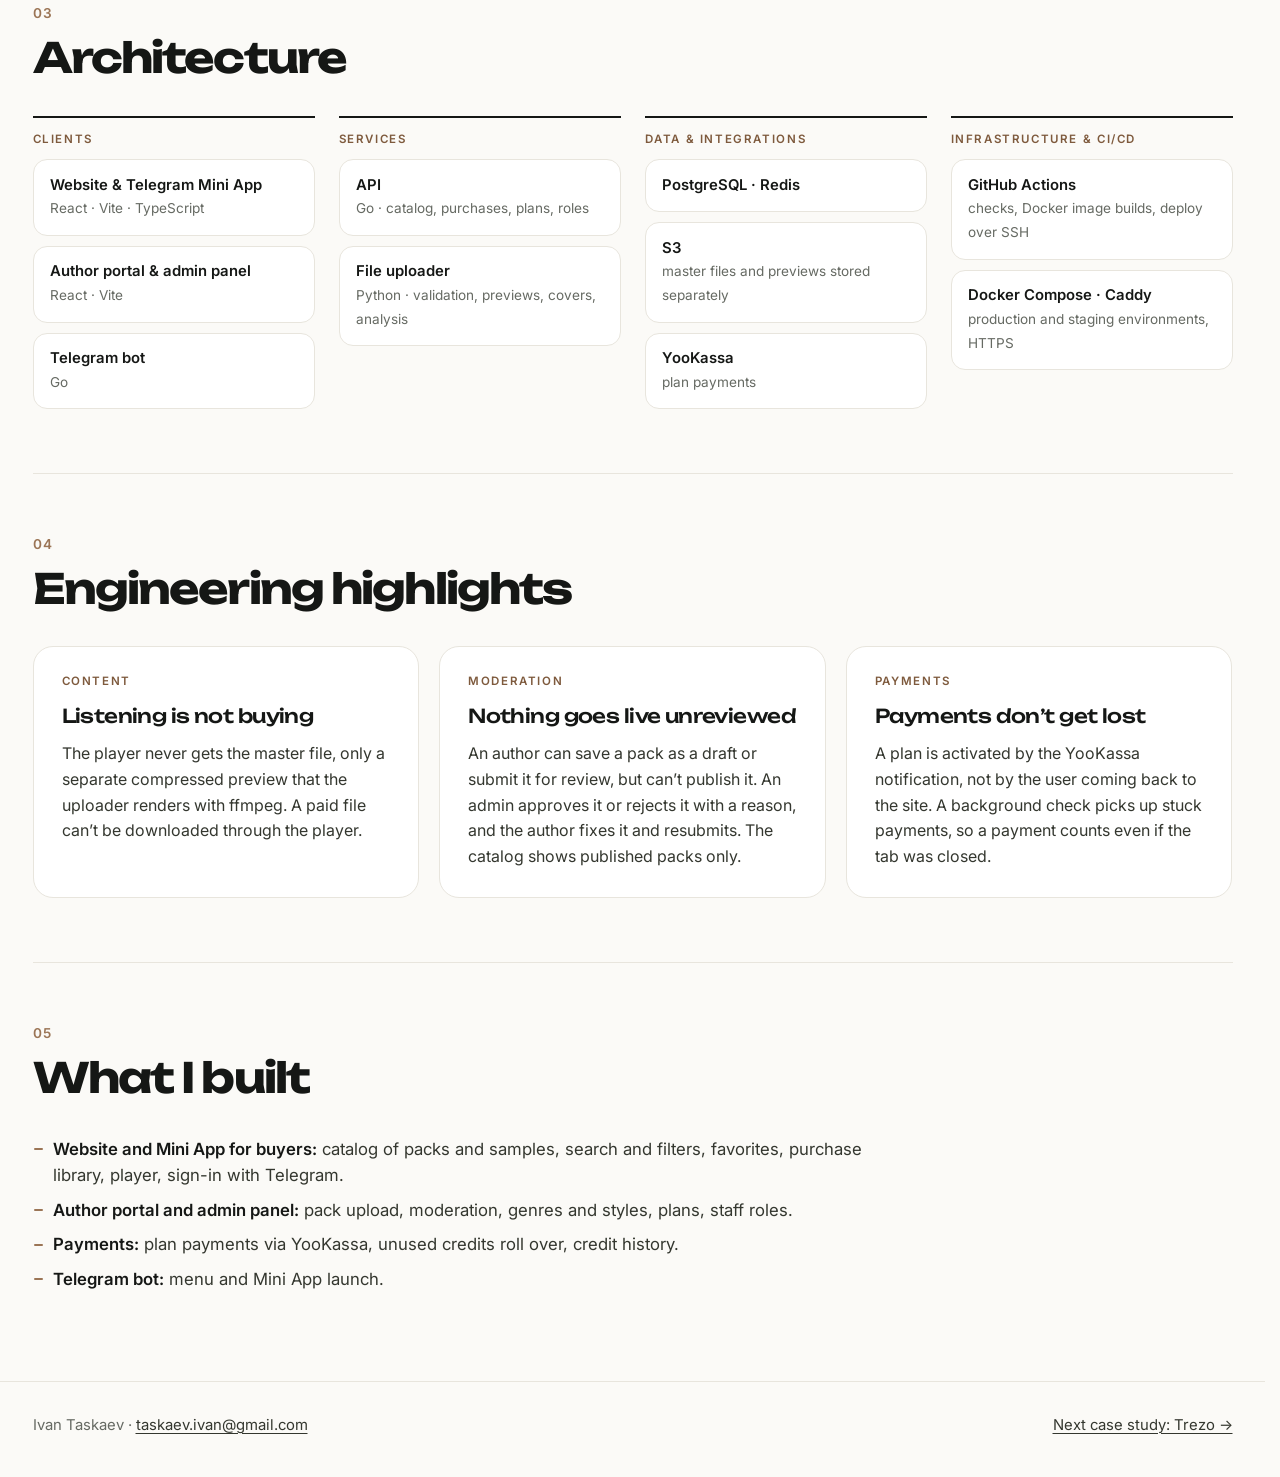
==== commit 797485b7: "Showcase redesign; keep two key facts on the resume" ====
--- a/layer/index.html
+++ b/layer/index.html
@@ -9,7 +9,7 @@
   <meta name="description" content="Layer: магазин музыкальных сэмплов — сайт, Telegram Mini App и кабинет авторов. Go, Python, React, PostgreSQL, S3. Кейс Ивана Таскаева.">
   <link rel="preconnect" href="https://fonts.googleapis.com">
   <link rel="preconnect" href="https://fonts.gstatic.com" crossorigin>
-  <link rel="stylesheet" href="https://fonts.googleapis.com/css2?family=Onest:wght@400;500;600;700&family=JetBrains+Mono:wght@400;500&display=swap">
+  <link rel="stylesheet" href="https://fonts.googleapis.com/css2?family=Unbounded:wght@500;600;700&family=Inter:wght@400;500;600;700&display=swap">
   <link rel="stylesheet" href="../assets/css/style.css">
   <script src="../assets/js/site.js"></script>
 </head>
@@ -52,7 +52,7 @@
   <a class="back" href="../"><span lang="ru">← К резюме</span><span lang="en">← Back to resume</span></a>
 
   <section class="case-hero">
-    <div class="eyebrow"><span lang="ru">Независимый проект · запущен в октябре 2026</span><span lang="en">Independent project · live since October 2026</span></div>
+    <div class="eyebrow"><span lang="ru">Собственный проект · запущен в октябре 2026</span><span lang="en">Own project · live since October 2026</span></div>
     <h1>Layer</h1>
     <p class="case-hero__lead" lang="ru">
       Магазин музыкальных сэмплов: сайт, Telegram Mini App и кабинет авторов. Покупатели слушают превью
--- a/assets/css/style.css
+++ b/assets/css/style.css
@@ -1,27 +1,26 @@
 /* ---------- Tokens ----------
-   Bento: neutral light background, white rounded cards, slate and caramel accents. Light theme only. */
+   Showcase: warm light background, wide display headings, projects framed like browser windows.
+   Light theme only. */
 :root {
-  --bg: #f1f2f0;
+  --bg: #fbfaf7;
   --surface: #ffffff;
-  --surface-2: #f1f2f0;
-  --ink: #16191a;
-  --ink-2: #33393a;
-  --muted: #5f6664;
-  --hair: #e3e6e4;
+  --surface-2: #f3f1ec;
+  --chrome: #ecebe6;
+  --ink: #151715;
+  --ink-2: #34372f;
+  --muted: #666a63;
+  --hair: #e8e5dd;
   --accent: #46606a;
-  --accent-soft: #e2e9eb;
   --warm: #9b7556;
   --warm-text: #7e5a3d;
-  --button: #16191a;
+  --button: #151715;
   --button-ink: #ffffff;
   --todo: #9c4a1c;
-  --radius: 28px;
-  --radius-sm: 18px;
-  --gap: 14px;
-  --shadow: 0 12px 30px -22px rgba(22, 25, 26, 0.35);
-  --shadow-lg: 0 24px 50px -24px rgba(22, 25, 26, 0.4);
-  --sans: "Onest", system-ui, -apple-system, "Segoe UI", Roboto, Arial, sans-serif;
-  --mono: "JetBrains Mono", ui-monospace, "Cascadia Mono", Consolas, monospace;
+  --shadow: 0 12px 30px -20px rgba(21, 23, 21, 0.3);
+  --shadow-lg: 0 34px 70px -36px rgba(21, 23, 21, 0.45);
+  --display: "Unbounded", system-ui, sans-serif;
+  --sans: "Inter", system-ui, -apple-system, "Segoe UI", Roboto, Arial, sans-serif;
+  --mono: ui-monospace, "Cascadia Mono", Consolas, monospace;
   color-scheme: light;
 }
 
@@ -42,7 +41,7 @@
   margin: 0;
   background: var(--bg);
   color: var(--ink);
-  font: 16px/1.58 var(--sans);
+  font: 16px/1.6 var(--sans);
   -webkit-font-smoothing: antialiased;
   text-rendering: optimizeLegibility;
 }
@@ -61,7 +60,7 @@
 :focus-visible { outline: 2px solid var(--accent); outline-offset: 3px; border-radius: 8px; }
 
 .wrap { width: min(100% - 2.5rem, 880px); margin-inline: auto; }
-.wrap--wide { width: min(100% - 2.5rem, 1180px); }
+.wrap--wide { width: min(100% - 2.5rem, 1200px); }
 
 .muted { color: var(--muted); }
 .mono { font-family: var(--mono); font-size: 0.86em; }
@@ -72,44 +71,57 @@
 
 .icon { width: 1em; height: 1em; flex: none; }
 
-/* Bulleted lists: small caramel dot */
-.list li { position: relative; padding-left: 1.05em; }
+/* Bulleted lists: short caramel dash */
+.list li { position: relative; padding-left: 1.2em; }
 .list li + li { margin-top: 0.45em; }
 .list li::before {
   content: "";
   position: absolute;
   left: 0.1em;
-  top: 0.66em;
-  width: 6px;
-  height: 6px;
-  border-radius: 50%;
+  top: 0.75em;
+  width: 0.55em;
+  height: 2px;
+  border-radius: 2px;
   background: var(--warm);
 }
 
-/* A card: the building block of every page */
-.intro, .contacts, .hero-art, .tile, .summary, .section, .case-hero {
-  background: var(--surface);
+/* Browser-window frame for screenshots and video: a grey bar with three dots */
+.project__thumb,
+.shot__frame,
+.video {
+  position: relative;
+  overflow: hidden;
+  padding-top: 30px;
   border: 1px solid var(--hair);
-  border-radius: var(--radius);
-}
-
-/* ---------- Top bar: a floating pill ---------- */
-.topbar { position: sticky; top: 14px; z-index: 20; margin-top: 14px; }
-.topbar__inner {
-  display: flex;
-  align-items: center;
-  gap: 1.25rem;
-  min-height: 58px;
-  padding: 8px 8px 8px 12px;
-  border: 1px solid var(--hair);
-  border-radius: 999px;
-  background: color-mix(in srgb, var(--surface) 84%, transparent);
-  backdrop-filter: saturate(1.4) blur(14px);
-  -webkit-backdrop-filter: saturate(1.4) blur(14px);
-  box-shadow: var(--shadow);
-}
-
-.brand { display: inline-flex; align-items: center; gap: 0.6rem; margin-right: auto; color: var(--ink); text-decoration: none; font-weight: 700; }
+  border-radius: 16px;
+  background: var(--chrome);
+  box-shadow: var(--shadow-lg);
+}
+.project__thumb::before,
+.shot__frame::before,
+.video::before {
+  content: "";
+  position: absolute;
+  top: 11px;
+  left: 16px;
+  width: 56px;
+  height: 10px;
+  background: radial-gradient(circle, #d3d0c7 4px, transparent 5px) 0 0 / 19px 10px repeat-x;
+}
+
+/* ---------- Top bar ---------- */
+.topbar {
+  position: sticky;
+  top: 0;
+  z-index: 20;
+  background: color-mix(in srgb, var(--bg) 86%, transparent);
+  backdrop-filter: saturate(1.3) blur(12px);
+  -webkit-backdrop-filter: saturate(1.3) blur(12px);
+  border-bottom: 1px solid transparent;
+}
+.topbar__inner { display: flex; align-items: center; gap: 1.5rem; min-height: 72px; }
+
+.brand { display: inline-flex; align-items: center; gap: 0.65rem; margin-right: auto; color: var(--ink); text-decoration: none; font: 500 0.95rem/1 var(--display); letter-spacing: -0.01em; }
 .brand__mark {
   display: inline-grid;
   place-items: center;
@@ -118,16 +130,15 @@
   border-radius: 50%;
   background: var(--button);
   color: var(--button-ink);
-  font: 600 0.78rem/1 var(--sans);
-  letter-spacing: 0.02em;
-}
-
-.topnav { display: flex; gap: 2px; }
-.topnav a { padding: 0.5rem 0.95rem; border-radius: 999px; color: var(--muted); text-decoration: none; font-size: 0.95rem; font-weight: 500; transition: background 0.15s, color 0.15s; }
-.topnav a:hover { color: var(--ink); background: var(--surface-2); }
+  font: 600 0.68rem/1 var(--display);
+}
+
+.topnav { display: flex; gap: 0.25rem; }
+.topnav a { padding: 0.45rem 0.85rem; border-radius: 999px; color: var(--muted); text-decoration: none; font-weight: 500; transition: color 0.15s, background 0.15s; }
+.topnav a:hover { color: var(--ink); }
 .topnav a[aria-current="page"] { color: var(--ink); background: var(--surface-2); }
 
-.topbar__actions { display: flex; align-items: center; gap: 0.5rem; }
+.topbar__actions { display: flex; align-items: center; gap: 0.6rem; }
 
 .lang-switch { display: inline-flex; padding: 3px; border-radius: 999px; background: var(--surface-2); }
 .lang-switch button {
@@ -142,7 +153,7 @@
   transition: color 0.15s, background 0.15s;
 }
 .lang-switch button:hover { color: var(--ink); }
-.lang-switch button[aria-pressed="true"] { background: var(--surface); color: var(--ink); box-shadow: 0 1px 3px rgba(22, 25, 26, 0.14); }
+.lang-switch button[aria-pressed="true"] { background: var(--surface); color: var(--ink); box-shadow: 0 1px 3px rgba(21, 23, 21, 0.14); }
 
 @media (max-width: 720px) {
   .topnav { display: none; }
@@ -154,7 +165,7 @@
   display: inline-flex;
   align-items: center;
   gap: 0.5rem;
-  padding: 0.75rem 1.2rem;
+  padding: 0.8rem 1.3rem;
   border-radius: 999px;
   border: 1px solid var(--hair);
   background: var(--surface);
@@ -165,12 +176,12 @@
 }
 .btn:hover { transform: translateY(-1px); box-shadow: var(--shadow); }
 .btn--primary { background: var(--button); border-color: var(--button); color: var(--button-ink); }
-.btn--primary:hover { filter: brightness(1.25); }
+.btn--primary:hover { filter: brightness(1.3); }
 .btn--small { padding: 0.62rem 1rem; font-size: 0.85rem; }
 .btn .icon { width: 1.05em; height: 1.05em; }
 
 /* "Download PDF" button that opens a language choice */
-.pdf-menu { position: relative; display: inline-block; }
+.pdf-menu { position: relative; display: inline-block; text-align: left; }
 .pdf-menu summary { list-style: none; cursor: pointer; user-select: none; }
 .pdf-menu summary::-webkit-details-marker { display: none; }
 .pdf-menu__chevron { transition: transform 0.2s; }
@@ -184,262 +195,250 @@
   min-width: 210px;
   padding: 6px;
   border: 1px solid var(--hair);
-  border-radius: 18px;
+  border-radius: 16px;
   background: var(--surface);
   box-shadow: var(--shadow-lg);
   animation: pdf-menu-in 0.15s ease-out;
 }
 .pdf-menu--right .pdf-menu__list { left: auto; right: 0; }
-.pdf-menu__label { padding: 0.5rem 0.8rem 0.35rem; color: var(--muted); font: 500 0.72rem/1 var(--mono); letter-spacing: 0.06em; text-transform: uppercase; }
+.hero .pdf-menu__list { left: 50%; translate: -50% 0; }
+.pdf-menu__label { padding: 0.5rem 0.8rem 0.35rem; color: var(--muted); font: 600 0.7rem/1 var(--sans); letter-spacing: 0.12em; text-transform: uppercase; }
 .pdf-menu__list a {
   display: flex;
   align-items: center;
   justify-content: space-between;
   gap: 1rem;
   padding: 0.65rem 0.8rem;
-  border-radius: 12px;
+  border-radius: 10px;
   color: var(--ink);
   font-weight: 500;
   text-decoration: none;
 }
 .pdf-menu__list a:hover { background: var(--surface-2); }
-.pdf-menu__list a span { color: var(--muted); font: 500 0.78rem/1 var(--mono); }
+.pdf-menu__list a span { color: var(--muted); font: 600 0.75rem/1 var(--sans); letter-spacing: 0.06em; }
 @keyframes pdf-menu-in { from { opacity: 0; transform: translateY(-4px); } }
 
-.chips { display: flex; flex-wrap: wrap; gap: 0.4rem; }
+.chips { display: flex; flex-wrap: wrap; gap: 0.45rem; }
 .chips li {
-  padding: 0.3rem 0.75rem;
-  border-radius: 999px;
-  background: var(--surface-2);
+  padding: 0.32rem 0.8rem;
+  border: 1px solid var(--hair);
+  border-radius: 999px;
+  background: var(--surface);
   color: var(--ink-2);
-  font-size: 0.84rem;
+  font-size: 0.85rem;
   font-weight: 500;
 }
 
-/* ---------- Sections: numbered cards ---------- */
+/* ---------- Sections: big numbered headings between thin rules ---------- */
 main { counter-reset: section; }
-.section { padding: 32px; }
+.section { padding: 64px 0; border-top: 1px solid var(--hair); }
 .section__title {
-  display: flex;
-  align-items: baseline;
-  gap: 0.75rem;
-  margin-bottom: 1.4rem;
-  font: 700 1.8rem/1.1 var(--sans);
-  letter-spacing: -0.025em;
+  margin-bottom: 2.2rem;
+  font: 700 clamp(1.8rem, 3.6vw, 2.6rem)/1.1 var(--display);
+  letter-spacing: -0.045em;
 }
 .section__title::before {
   counter-increment: section;
   content: counter(section, decimal-leading-zero);
+  display: block;
+  margin-bottom: 0.85rem;
+  color: var(--warm);
+  font: 600 0.85rem/1 var(--sans);
+  letter-spacing: 0.14em;
+}
+
+/* ---------- Resume: centred hero ---------- */
+/* Above the screenshots below it so the PDF menu can open over them. */
+.home .hero { position: relative; z-index: 2; display: flex; flex-direction: column; align-items: center; padding: 72px 0 8px; text-align: center; }
+.home .intro { display: flex; flex-direction: column; align-items: center; }
+
+.kicker {
+  display: inline-block;
+  margin: 0 0 1.5rem;
+  padding: 0.4rem 1rem;
+  border: 1px solid var(--hair);
+  border-radius: 999px;
+  background: var(--surface);
   color: var(--muted);
-  font: 500 0.8rem/1 var(--mono);
-  letter-spacing: 0;
-}
-
-/* ---------- Resume: bento grid ---------- */
-.bento {
-  display: grid;
-  grid-template-columns: repeat(4, minmax(0, 1fr));
-  gap: var(--gap);
-  margin-top: 20px;
-}
-.bento .hero,
-.bento .tiles { display: contents; }
-/* Above its neighbours so the PDF menu can open over them. */
-.bento .intro { position: relative; z-index: 2; grid-column: span 3; padding: 44px 48px; }
-.bento .contacts { grid-column: span 1; }
-.bento .hero-art { grid-column: span 2; grid-row: span 2; }
-.bento .summary { grid-column: span 1; }
-.bento .section { grid-column: 1 / -1; }
-
-@media (max-width: 980px) {
-  .bento { grid-template-columns: repeat(2, minmax(0, 1fr)); }
-  .bento .intro, .bento .contacts, .bento .hero-art, .bento .summary { grid-column: 1 / -1; grid-row: auto; }
-}
-@media (max-width: 560px) {
-  .bento { grid-template-columns: minmax(0, 1fr); }
-  .bento .intro { padding: 28px; }
-}
-
-.kicker { display: inline-flex; align-items: center; gap: 0.55rem; margin: 0 0 1rem; color: var(--muted); font: 500 0.82rem/1 var(--mono); }
-.kicker::before { content: ""; width: 8px; height: 8px; border-radius: 50%; background: #5aa37c; box-shadow: 0 0 0 4px rgba(90, 163, 124, 0.18); }
-
-.hero h1 { font: 700 clamp(2.6rem, 6vw, 4.2rem)/1 var(--sans); letter-spacing: -0.04em; }
-.hero__role { margin: 1rem 0 0.4rem; color: var(--warm-text); font-size: 1.25rem; font-weight: 600; }
-.hero__meta { color: var(--muted); }
-.hero__actions { display: flex; flex-wrap: wrap; gap: 0.6rem; margin-top: 1.7rem; }
-
-.contacts { display: grid; align-content: center; gap: 2px; padding: 16px; font-size: 0.93rem; }
-.contacts a { display: flex; align-items: center; gap: 0.7rem; padding: 0.7rem 0.8rem; border-radius: 14px; color: var(--ink-2); text-decoration: none; transition: background 0.15s; }
-.contacts a:hover { background: var(--surface-2); color: var(--ink); }
+  font-size: 0.85rem;
+}
+
+.hero h1 { font: 700 clamp(2.8rem, 7.6vw, 6rem)/1 var(--display); letter-spacing: -0.055em; }
+.hero__role { margin: 1.4rem 0 0.5rem; color: var(--warm-text); font-size: 1.35rem; font-weight: 600; }
+.hero__meta { max-width: 46rem; color: var(--muted); }
+.hero__actions { display: flex; flex-wrap: wrap; justify-content: center; gap: 0.6rem; margin-top: 1.8rem; }
+
+.contacts { display: flex; flex-wrap: wrap; justify-content: center; gap: 0.6rem; margin-top: 1.5rem; }
+.contacts a {
+  display: inline-flex;
+  align-items: center;
+  gap: 0.55rem;
+  padding: 0.55rem 1rem;
+  border: 1px solid var(--hair);
+  border-radius: 999px;
+  background: var(--surface);
+  color: var(--ink-2);
+  font-size: 0.92rem;
+  text-decoration: none;
+  transition: border-color 0.15s, transform 0.15s;
+}
+.contacts a:hover { border-color: var(--ink); transform: translateY(-1px); color: var(--ink); }
 .contacts .icon { color: var(--accent); width: 1.05em; height: 1.05em; }
 
-.hero-art {
-  position: relative;
-  min-height: 360px;
-  overflow: hidden;
-  background: linear-gradient(160deg, #dbe3e5, #eef0ee);
-}
+/* Two tilted product screenshots under the hero */
+.hero-art { position: relative; height: clamp(240px, 38vw, 540px); margin: 60px 0 28px; perspective: 1800px; }
 .hero-art img {
   position: absolute;
-  width: 80%;
+  width: 62%;
   height: auto;
-  border-radius: 12px;
-  box-shadow: 0 24px 48px -20px rgba(22, 25, 26, 0.45);
-}
-.hero-art__a { left: 5%; top: 9%; }
-.hero-art__b { right: 5%; bottom: 8%; }
-
-.tile { display: flex; flex-direction: column; padding: 24px; color: var(--muted); font-size: 0.92rem; line-height: 1.45; }
-.tile b { display: block; color: var(--muted); font-size: 1rem; font-weight: 600; }
-.tile__num { display: block; margin-bottom: 0.6rem; color: var(--ink); font: 700 2.9rem/1 var(--sans); letter-spacing: -0.04em; }
-.tile__d { display: block; margin-top: 0.3rem; }
-
-.summary { margin: 0; padding: 24px; color: var(--ink-2); font-size: 0.97rem; line-height: 1.55; }
-
-/* ---------- Resume: jobs and projects ---------- */
-.job + .job { margin-top: 1.4rem; padding-top: 1.4rem; border-top: 1px solid var(--hair); }
-.job__head { display: flex; flex-wrap: wrap; align-items: baseline; justify-content: space-between; gap: 0.2rem 1rem; }
-.job__head h3 { font-size: 1.15rem; }
-.job__role { color: var(--muted); font-weight: 400; }
-.job__period { color: var(--muted); font: 0.8rem/1.4 var(--mono); white-space: nowrap; }
-.job__sub { margin: 0.3rem 0 0.75rem; color: var(--muted); font-size: 0.93rem; }
-.job p:last-child { margin-bottom: 0; }
-
-.bento .section[aria-labelledby="projects"] {
+  border: 6px solid #fff;
+  border-radius: 14px;
+  box-shadow: 0 44px 90px -34px rgba(21, 23, 21, 0.5);
+}
+.hero-art__a { left: 1%; top: 0; transform: rotateY(12deg) rotateZ(-3deg); }
+.hero-art__b { right: 1%; top: 15%; transform: rotateY(-12deg) rotateZ(3deg); }
+
+.tiles {
   display: grid;
   grid-template-columns: repeat(2, minmax(0, 1fr));
-  gap: var(--gap);
-}
-.bento .section[aria-labelledby="projects"] .section__title { grid-column: 1 / -1; margin-bottom: 0.4rem; }
-@media (max-width: 860px) { .bento .section[aria-labelledby="projects"] { grid-template-columns: minmax(0, 1fr); } }
-
-.project {
-  display: flex;
-  flex-direction: column;
-  padding: 18px;
-  border-radius: 22px;
-  background: var(--surface-2);
-  transition: transform 0.25s ease, box-shadow 0.25s ease;
-}
-.project .job { order: 2; }
-.project__thumb {
-  position: relative;
-  display: block;
-  order: 1;
-  aspect-ratio: 16 / 9;
-  margin-bottom: 18px;
-  border-radius: 14px;
-  overflow: hidden;
-  background: linear-gradient(135deg, #dbe3e5, #eef0ee);
-}
-.project__thumb img { display: block; width: 100%; height: 100%; object-fit: cover; object-position: top left; transition: transform 0.4s ease; }
-.project__thumb:hover img { transform: scale(1.03); }
+  gap: 40px;
+  padding: 48px 0;
+  border-top: 1px solid var(--hair);
+}
+.tile b { display: block; color: var(--ink); font-size: 1.2rem; font-weight: 600; }
+.tile__num { display: block; margin-bottom: 0.85rem; color: var(--warm); font: 700 3.8rem/1 var(--display); letter-spacing: -0.06em; }
+.tile__d { display: block; margin-top: 0.4rem; color: var(--muted); }
+@media (max-width: 640px) { .tiles { grid-template-columns: minmax(0, 1fr); gap: 28px; } }
+
+.summary { max-width: 54rem; margin: 8px auto 64px; color: var(--ink-2); font-size: 1.45rem; line-height: 1.5; text-align: center; }
+
+/* ---------- Resume: experience timeline ---------- */
+.job__head { display: flex; flex-wrap: wrap; align-items: baseline; justify-content: space-between; gap: 0.2rem 1rem; }
+.job__head h3 { font: 500 1.25rem/1.25 var(--display); letter-spacing: -0.03em; }
+.job__role { color: var(--muted); font: 400 1rem var(--sans); letter-spacing: 0; }
+.job__period { color: var(--accent); font: 600 0.85rem/1.4 var(--sans); white-space: nowrap; font-variant-numeric: tabular-nums; }
+.job__sub { margin: 0.4rem 0 0.85rem; color: var(--muted); font-size: 0.95rem; }
+.job p:last-child { margin-bottom: 0; }
+
+.home .section[aria-labelledby="experience"] .job { position: relative; padding: 0 0 2.4rem 2.4rem; border-left: 2px solid var(--hair); }
+.home .section[aria-labelledby="experience"] .job:last-child { padding-bottom: 0.4rem; }
+.home .section[aria-labelledby="experience"] .job::before {
+  content: "";
+  position: absolute;
+  left: -8px;
+  top: 0.45rem;
+  width: 14px;
+  height: 14px;
+  border-radius: 50%;
+  background: var(--warm);
+  box-shadow: 0 0 0 5px var(--bg);
+}
+
+/* ---------- Resume: projects in alternating rows ---------- */
+.project { display: grid; grid-template-columns: minmax(0, 1fr) minmax(0, 1.35fr); gap: 56px; align-items: center; }
+.project + .project { margin-top: 88px; grid-template-columns: minmax(0, 1.35fr) minmax(0, 1fr); }
+.project + .project .project__thumb { order: -1; }
+.project__thumb { display: block; transition: transform 0.3s ease, box-shadow 0.3s ease; }
+.project__thumb img { display: block; width: 100%; height: auto; aspect-ratio: 16 / 10; object-fit: cover; object-position: top left; }
+.project__thumb:hover { transform: translateY(-4px); }
 .project__thumb span {
   position: absolute;
-  left: 0.7rem;
-  bottom: 0.7rem;
-  padding: 0.35rem 0.75rem;
-  border-radius: 999px;
-  background: color-mix(in srgb, var(--surface) 90%, transparent);
+  left: 0.8rem;
+  bottom: 0.8rem;
+  padding: 0.4rem 0.85rem;
+  border-radius: 999px;
+  background: color-mix(in srgb, var(--surface) 92%, transparent);
   backdrop-filter: blur(6px);
   color: var(--ink);
-  font-size: 0.8rem;
+  font-size: 0.82rem;
   font-weight: 600;
   box-shadow: var(--shadow);
 }
-.project:has(.project__thumb:hover, .project__more:hover) { transform: translateY(-3px); box-shadow: var(--shadow-lg); }
-.project__more { display: inline-flex; align-items: center; gap: 0.35rem; margin-top: 1rem; font-weight: 600; text-decoration: none; }
-.project__more:hover { text-decoration: underline; }
+.project__more {
+  display: inline-flex;
+  align-items: center;
+  gap: 0.35rem;
+  margin-top: 1.2rem;
+  padding: 0.75rem 1.2rem;
+  border-radius: 999px;
+  background: var(--button);
+  color: var(--button-ink);
+  font-weight: 600;
+  font-size: 0.9rem;
+  text-decoration: none;
+  transition: filter 0.15s;
+}
+.project__more:hover { filter: brightness(1.3); }
+@media (max-width: 900px) {
+  .project, .project + .project { grid-template-columns: minmax(0, 1fr); gap: 24px; }
+  .project__thumb, .project + .project .project__thumb { order: -1; }
+}
 
 .skills { display: grid; gap: 0.9rem; }
 .skills dt { font-weight: 600; }
 .skills dd { margin: 0.1rem 0 0; color: var(--ink-2); }
 @media (min-width: 640px) {
-  .skills { grid-template-columns: 200px 1fr; gap: 0.75rem 1.5rem; }
+  .skills { grid-template-columns: 220px 1fr; gap: 0.8rem 1.5rem; }
   .skills dd { margin: 0; }
 }
 
 /* ---------- Case pages ---------- */
-.back { display: inline-flex; gap: 0.4rem; margin: 22px 0 0 6px; color: var(--muted); text-decoration: none; font-size: 0.94rem; }
+.back { display: inline-flex; gap: 0.4rem; margin-top: 28px; color: var(--muted); text-decoration: none; font-size: 0.94rem; }
 .back:hover { color: var(--ink); }
-.case-hero ~ .section { margin-top: var(--gap); }
-
-.case-hero {
-  display: grid;
-  grid-template-columns: minmax(0, 1fr) 300px;
-  column-gap: 32px;
-  margin-top: 12px;
-  padding: 44px 48px;
-}
-.case-hero > * { grid-column: 1; }
-.case-hero .facts { grid-column: 2; grid-row: 1 / span 6; align-self: start; }
-@media (max-width: 860px) {
-  .case-hero { grid-template-columns: minmax(0, 1fr); padding: 28px; }
-  .case-hero .facts { grid-column: 1; grid-row: auto; margin-top: 1.25rem; }
-}
-.eyebrow { display: inline-flex; align-items: center; gap: 0.55rem; margin-bottom: 1rem; color: var(--muted); font: 500 0.82rem/1 var(--mono); }
-.eyebrow::before { content: ""; width: 8px; height: 8px; border-radius: 50%; background: #5aa37c; box-shadow: 0 0 0 4px rgba(90, 163, 124, 0.18); }
-.case-hero h1 { margin-bottom: 1rem; font: 700 clamp(2.8rem, 7vw, 4.4rem)/1 var(--sans); letter-spacing: -0.045em; }
-.case-hero__lead { max-width: 46rem; color: var(--ink-2); font-size: 1.15rem; line-height: 1.55; }
-.case-hero .chips { margin-top: 1.25rem; }
-
-.facts { display: grid; gap: 8px; margin: 0; }
-.facts > div { padding: 0.95rem 1.1rem; border-radius: var(--radius-sm); background: var(--surface-2); }
-.facts dt { color: var(--muted); font: 500 0.72rem/1 var(--mono); letter-spacing: 0.06em; text-transform: uppercase; }
-.facts dd { margin: 0.45rem 0 0; font-weight: 600; }
-
-.highlights { display: grid; gap: var(--gap); grid-template-columns: repeat(auto-fit, minmax(min(100%, 420px), 1fr)); }
+
+.case-hero { padding: 36px 0 56px; }
+.eyebrow {
+  display: inline-block;
+  padding: 0.4rem 1rem;
+  border: 1px solid var(--hair);
+  border-radius: 999px;
+  background: var(--surface);
+  color: var(--muted);
+  font-size: 0.85rem;
+}
+.case-hero h1 { margin: 1.3rem 0 1.2rem; font: 700 clamp(3rem, 8.5vw, 6.2rem)/1 var(--display); letter-spacing: -0.055em; }
+.case-hero__lead { max-width: 52rem; color: var(--ink-2); font-size: 1.3rem; line-height: 1.5; }
+
+.facts { display: flex; flex-wrap: wrap; gap: 10px; margin: 1.8rem 0 1.2rem; }
+.facts > div { padding: 0.75rem 1.15rem; border: 1px solid var(--hair); border-radius: 16px; background: var(--surface); }
+.facts dt { color: var(--muted); font: 600 0.7rem/1 var(--sans); letter-spacing: 0.12em; text-transform: uppercase; }
+.facts dd { margin: 0.4rem 0 0; font-weight: 600; }
+
+.highlights { display: grid; gap: 20px; grid-template-columns: repeat(auto-fit, minmax(min(100%, 420px), 1fr)); }
 .highlights--3 { grid-template-columns: repeat(auto-fit, minmax(min(100%, 300px), 1fr)); }
-.highlight { padding: 24px; border-radius: 22px; background: var(--surface-2); transition: transform 0.25s ease; }
-.highlight:hover { transform: translateY(-2px); }
-.highlight h3 { margin-bottom: 0.7rem; font: 700 1.25rem/1.25 var(--sans); letter-spacing: -0.015em; }
+.highlight { padding: 28px; border: 1px solid var(--hair); border-radius: 20px; background: var(--surface); transition: transform 0.25s ease, box-shadow 0.25s ease; }
+.highlight:hover { transform: translateY(-3px); box-shadow: var(--shadow-lg); }
+.highlight h3 { margin-bottom: 0.8rem; font: 500 1.2rem/1.3 var(--display); letter-spacing: -0.03em; }
 .highlight p { color: var(--ink-2); }
 .highlight p:last-child { margin-bottom: 0; }
-.highlight__tag {
-  display: inline-block;
-  margin-bottom: 0.9rem;
-  padding: 0.3rem 0.65rem;
-  border-radius: 999px;
-  background: var(--surface);
-  color: var(--accent);
-  font: 500 0.72rem/1.2 var(--mono);
-  letter-spacing: 0.04em;
-  text-transform: uppercase;
-}
-
-.prose > :not(.section__title) { max-width: 52rem; }
-.prose .list { color: var(--ink-2); }
-
-/* Architecture map: columns of boxes, read left to right */
-.arch { display: grid; gap: var(--gap); grid-template-columns: repeat(auto-fit, minmax(220px, 1fr)); }
-.arch__col { display: flex; flex-direction: column; gap: 8px; padding: 14px; border-radius: 22px; background: var(--surface-2); }
-.arch__title { margin: 4px 4px 2px; color: var(--muted); font: 500 0.72rem/1 var(--mono); letter-spacing: 0.06em; text-transform: uppercase; }
-.arch__box { padding: 0.8rem 0.95rem; border-radius: 14px; background: var(--surface); font-size: 0.92rem; }
+.highlight__tag { display: block; margin-bottom: 0.9rem; color: var(--warm-text); font: 600 0.72rem/1.2 var(--sans); letter-spacing: 0.14em; text-transform: uppercase; }
+
+.prose > :not(.section__title) { max-width: 54rem; }
+.prose .list { color: var(--ink-2); font-size: 1.05rem; }
+
+/* Architecture map: columns under a dark rule, read left to right */
+.arch { display: grid; gap: 24px; grid-template-columns: repeat(auto-fit, minmax(220px, 1fr)); }
+.arch__col { display: flex; flex-direction: column; gap: 10px; padding-top: 16px; border-top: 2px solid var(--ink); }
+.arch__title { margin-bottom: 4px; color: var(--warm-text); font: 600 0.72rem/1 var(--sans); letter-spacing: 0.14em; text-transform: uppercase; }
+.arch__box { padding: 0.85rem 1rem; border: 1px solid var(--hair); border-radius: 14px; background: var(--surface); font-size: 0.93rem; }
 .arch__box b { display: block; }
-.arch__box > span { color: var(--muted); font-size: 0.84rem; }
+.arch__box > span { color: var(--muted); font-size: 0.85rem; }
 
 /* ---------- Media ---------- */
-.video {
-  position: relative;
-  aspect-ratio: 16 / 9;
-  border-radius: 20px;
-  overflow: hidden;
-  background: #000;
-}
-.video iframe,
-.video video { position: absolute; inset: 0; width: 100%; height: 100%; border: 0; background: #000; }
+.video video,
+.video iframe { display: block; width: 100%; aspect-ratio: 16 / 9; border: 0; background: #000; }
 
 .video__play {
   position: absolute;
-  inset: 0;
+  inset: 30px 0 0 0;
   margin: auto;
   display: grid;
   place-items: center;
-  width: 84px;
-  height: 84px;
+  width: 88px;
+  height: 88px;
   border: 0;
   border-radius: 50%;
-  background: color-mix(in srgb, var(--surface) 84%, transparent);
+  background: color-mix(in srgb, var(--surface) 86%, transparent);
   backdrop-filter: blur(8px);
   color: var(--ink);
   box-shadow: var(--shadow-lg);
@@ -464,32 +463,25 @@
 }
 .placeholder b { color: var(--ink); }
 
-.gallery { display: grid; gap: var(--gap); grid-template-columns: repeat(auto-fit, minmax(min(100%, 440px), 1fr)); }
-
-.shot { padding: 12px 12px 14px; border-radius: 22px; background: var(--surface-2); }
-.shot__frame {
-  position: relative;
-  aspect-ratio: 16 / 9;
-  border-radius: 14px;
-  overflow: hidden;
-  background: var(--surface);
-  transition: transform 0.2s, box-shadow 0.2s;
-}
-.shot__frame:hover { transform: translateY(-2px); box-shadow: var(--shadow-lg); }
-.shot__frame a { display: block; height: 100%; cursor: zoom-in; }
-.shot__frame img { display: block; width: 100%; height: 100%; object-fit: cover; object-position: top; }
+.gallery { display: grid; gap: 44px 32px; grid-template-columns: repeat(auto-fit, minmax(min(100%, 460px), 1fr)); }
+.shot { margin: 0; }
+.shot__frame { transition: transform 0.25s ease; }
+.shot__frame:hover { transform: translateY(-3px); }
+.shot__frame a { display: block; cursor: zoom-in; }
+.shot__frame img { display: block; width: 100%; height: auto; aspect-ratio: 16 / 9; object-fit: cover; object-position: top; }
 .shot__frame .placeholder { display: none; }
+.shot--missing .shot__frame { aspect-ratio: 16 / 9; }
 .shot--missing a,
 .shot--missing img { display: none; }
 .shot--missing .placeholder { display: grid; }
-.shot figcaption { margin: 0.7rem 0.3rem 0; color: var(--muted); font-size: 0.9rem; }
+.shot figcaption { margin-top: 0.95rem; color: var(--muted); font-size: 0.93rem; }
 
 /* Screenshot viewer (native <dialog>) */
 .lightbox { max-width: min(96vw, 1600px); max-height: 94vh; padding: 0; border: 0; background: transparent; overflow: visible; }
-.lightbox::backdrop { background: rgba(22, 25, 26, 0.74); backdrop-filter: blur(6px); }
+.lightbox::backdrop { background: rgba(21, 23, 21, 0.76); backdrop-filter: blur(6px); }
 .lightbox[open] { animation: lightbox-in 0.22s ease-out; }
-.lightbox img { display: block; max-width: 100%; max-height: 86vh; border-radius: 16px; box-shadow: 0 30px 80px -20px rgba(0, 0, 0, 0.6); }
-.lightbox p { margin: 0.75rem 0 0; color: #e6e9e7; text-align: center; font-size: 0.95rem; }
+.lightbox img { display: block; max-width: 100%; max-height: 86vh; border-radius: 14px; box-shadow: 0 30px 80px -20px rgba(0, 0, 0, 0.6); }
+.lightbox p { margin: 0.75rem 0 0; color: #e8e6e0; text-align: center; font-size: 0.95rem; }
 .lightbox__close {
   position: absolute;
   top: -16px;
@@ -509,27 +501,16 @@
 }
 @keyframes lightbox-in { from { opacity: 0; transform: scale(0.97); } }
 
-/* ---------- Footer: a dark card ---------- */
-.footer { margin: var(--gap) 0 32px; }
-.footer__inner {
-  display: flex;
-  flex-wrap: wrap;
-  justify-content: space-between;
-  gap: 0.5rem 1.5rem;
-  padding: 24px 30px;
-  border-radius: var(--radius);
-  background: var(--ink);
-  color: #b9c0bd;
-  font-size: 0.93rem;
-}
-.footer a { color: #e6e9e7; text-decoration-color: rgba(230, 233, 231, 0.35); }
-.footer a:hover { color: #fff; }
+/* ---------- Footer ---------- */
+.footer { margin-top: 24px; border-top: 1px solid var(--hair); }
+.footer__inner { display: flex; flex-wrap: wrap; justify-content: space-between; gap: 0.5rem 1.5rem; padding: 32px 0 40px; color: var(--muted); font-size: 0.93rem; }
+.footer a { color: var(--ink-2); }
 
 /* ---------- Polish ---------- */
 h1, h2, h3, .case-hero__lead { text-wrap: balance; }
 p, li, dd { text-wrap: pretty; }
-::selection { background: color-mix(in srgb, var(--accent) 28%, transparent); color: var(--ink); }
-html { scrollbar-color: color-mix(in srgb, var(--accent) 45%, transparent) transparent; accent-color: var(--accent); }
+::selection { background: color-mix(in srgb, var(--warm) 30%, transparent); color: var(--ink); }
+html { scrollbar-color: color-mix(in srgb, var(--warm) 50%, transparent) transparent; accent-color: var(--accent); }
 
 /* ---------- Motion (screen only, honours reduced motion) ---------- */
 @view-transition { navigation: auto; }
@@ -539,14 +520,22 @@
 
 @media screen and (prefers-reduced-motion: no-preference) {
   @supports (animation-timeline: view()) {
-    .intro, .contacts, .hero-art, .tile, .summary, .section, .case-hero {
+    .hero-art, .tile, .summary, .section__title, .job, .project, .shot, .highlight, .arch__col, .video, .skills, .prose .list {
       animation: reveal linear both;
       animation-timeline: view();
       animation-range: entry 0% cover 18%;
     }
   }
-}
-@keyframes reveal { from { opacity: 0; transform: translateY(24px) scale(0.985); } }
+  @supports (animation-timeline: scroll()) {
+    .topbar {
+      animation: topbar-line linear both;
+      animation-timeline: scroll();
+      animation-range: 0 80px;
+    }
+  }
+}
+@keyframes reveal { from { opacity: 0; transform: translateY(26px); } }
+@keyframes topbar-line { to { border-bottom-color: var(--hair); } }
 
 @media (prefers-reduced-motion: reduce) {
   @view-transition { navigation: none; }
@@ -558,34 +547,33 @@
 
 @media print {
   :root {
-    --bg: #fff; --surface: #fff; --surface-2: #eceeec; --ink: #16191a; --ink-2: #2c3233;
-    --muted: #5a605e; --hair: #d6dbd9; --accent: #46606a; --shadow: none; --shadow-lg: none;
+    --bg: #fff; --surface: #fff; --surface-2: #efede8; --ink: #151715; --ink-2: #2d302a;
+    --muted: #5d615a; --hair: #dcd9d1; --accent: #46606a; --shadow: none; --shadow-lg: none;
   }
   html { font-size: 8.5pt; scrollbar-gutter: auto; }
-  body { background: #fff; font-size: 9.1pt; line-height: 1.4; -webkit-print-color-adjust: exact; print-color-adjust: exact; }
-  .topbar, .footer, .no-print, .hero__actions, .kicker, .hero-art, .project__thumb, .project__more, .tile__num--icon { display: none !important; }
+  body { background: #fff; font-size: 8.9pt; line-height: 1.37; -webkit-print-color-adjust: exact; print-color-adjust: exact; }
+  .topbar, .footer, .no-print, .hero__actions, .kicker, .hero-art, .project__thumb, .project__more { display: none !important; }
   .print-only { display: revert !important; }
   .wrap { width: 100%; }
 
-  .bento { display: block; margin: 0; }
-  .bento .hero { display: grid; grid-template-columns: 1fr auto; gap: 1rem; }
-  .intro, .contacts, .tile, .summary, .section { border: 0; border-radius: 0; background: none; padding: 0; animation: none; }
-  .bento .intro { padding: 0; }
-  .bento .intro, .bento .contacts, .bento .summary { grid-column: auto; grid-row: auto; }
-  .hero h1 { font-size: 2.5rem; letter-spacing: -0.03em; }
-  .hero__role { margin: 0.35rem 0 0.2rem; font-size: 1.2rem; }
-  .contacts { gap: 0.2rem; padding: 0.55rem 0.8rem; border: 1px solid var(--hair); border-radius: 8px; font-size: 0.95rem; }
-  .contacts a { gap: 0.45rem; padding: 0; color: var(--accent); }
-
-  .bento .tiles { display: grid; grid-template-columns: repeat(3, 1fr); gap: 0.6rem; margin-top: 0.9rem; }
+  .home .hero { display: grid; grid-template-columns: 1fr auto; align-items: start; gap: 1rem; padding: 0; text-align: left; }
+  .home .intro { display: block; }
+  .hero h1 { font-size: 2.2rem; letter-spacing: -0.045em; }
+  .hero__role { margin: 0.45rem 0 0.2rem; font-size: 1.2rem; }
+  .hero__meta { max-width: none; }
+  .contacts { display: grid; justify-content: start; gap: 0.2rem; margin: 0; padding: 0.55rem 0.8rem; border: 1px solid var(--hair); border-radius: 8px; font-size: 0.95rem; }
+  .contacts a { gap: 0.45rem; padding: 0; border: 0; border-radius: 0; background: none; color: var(--accent); }
+
+  .tiles { grid-template-columns: repeat(2, 1fr); gap: 0.6rem; margin-top: 0.9rem; padding: 0; border: 0; }
   .tile { padding: 0.55rem 0.75rem; border-radius: 6px; background: var(--surface-2); font-size: 0.92rem; line-height: 1.35; }
-  .tile b { color: var(--ink); font-size: 1rem; }
+  .tile b { font-size: 1rem; }
   .tile__num { display: inline; margin: 0; font: inherit; letter-spacing: 0; color: inherit; }
   .tile__d { margin-top: 0.1rem; }
-  .summary { margin-top: 0.75rem; font-size: 1rem; color: var(--ink); }
-
-  .section { padding: 0.85rem 0 0; }
+  .summary { max-width: none; margin: 0.75rem 0 0; font-size: 1rem; line-height: 1.4; text-align: left; color: var(--ink); }
+
+  .section { padding: 0.85rem 0 0; border: 0; }
   .section__title {
+    display: flex;
     align-items: center;
     gap: 1rem;
     margin-bottom: 0.5rem;
@@ -596,13 +584,15 @@
   }
   .section__title::before { content: none; }
   .section__title::after { content: ""; flex: 1; height: 1px; background: var(--hair); }
-  .bento .section[aria-labelledby="projects"] { display: block; }
-  .job + .job { margin-top: 0.65rem; padding-top: 0; border-top: 0; }
-  .job__head h3 { font-size: 1.12rem; }
+  .home .section[aria-labelledby="experience"] .job { padding: 0; border: 0; }
+  .home .section[aria-labelledby="experience"] .job::before { content: none; }
+  .job + .job { margin-top: 0.65rem; }
+  .job__head h3 { font: 600 1.12rem/1.25 var(--sans); letter-spacing: 0; }
+  .job__period { color: var(--muted); font-weight: 500; }
   .job__sub { margin: 0.1rem 0 0.3rem; font-size: 0.95rem; }
   .list li + li { margin-top: 0.12em; }
-  .list li::before { top: 0.6em; width: 4px; height: 4px; }
-  .project { display: block; padding: 0; border-radius: 0; background: none; }
+  .list li::before { top: 0.65em; }
+  .project { display: block; }
   .project + .project { margin-top: 0.65rem; }
   .skills { grid-template-columns: 12.5rem 1fr; gap: 0.15rem 1rem; }
   a { text-decoration: none; }
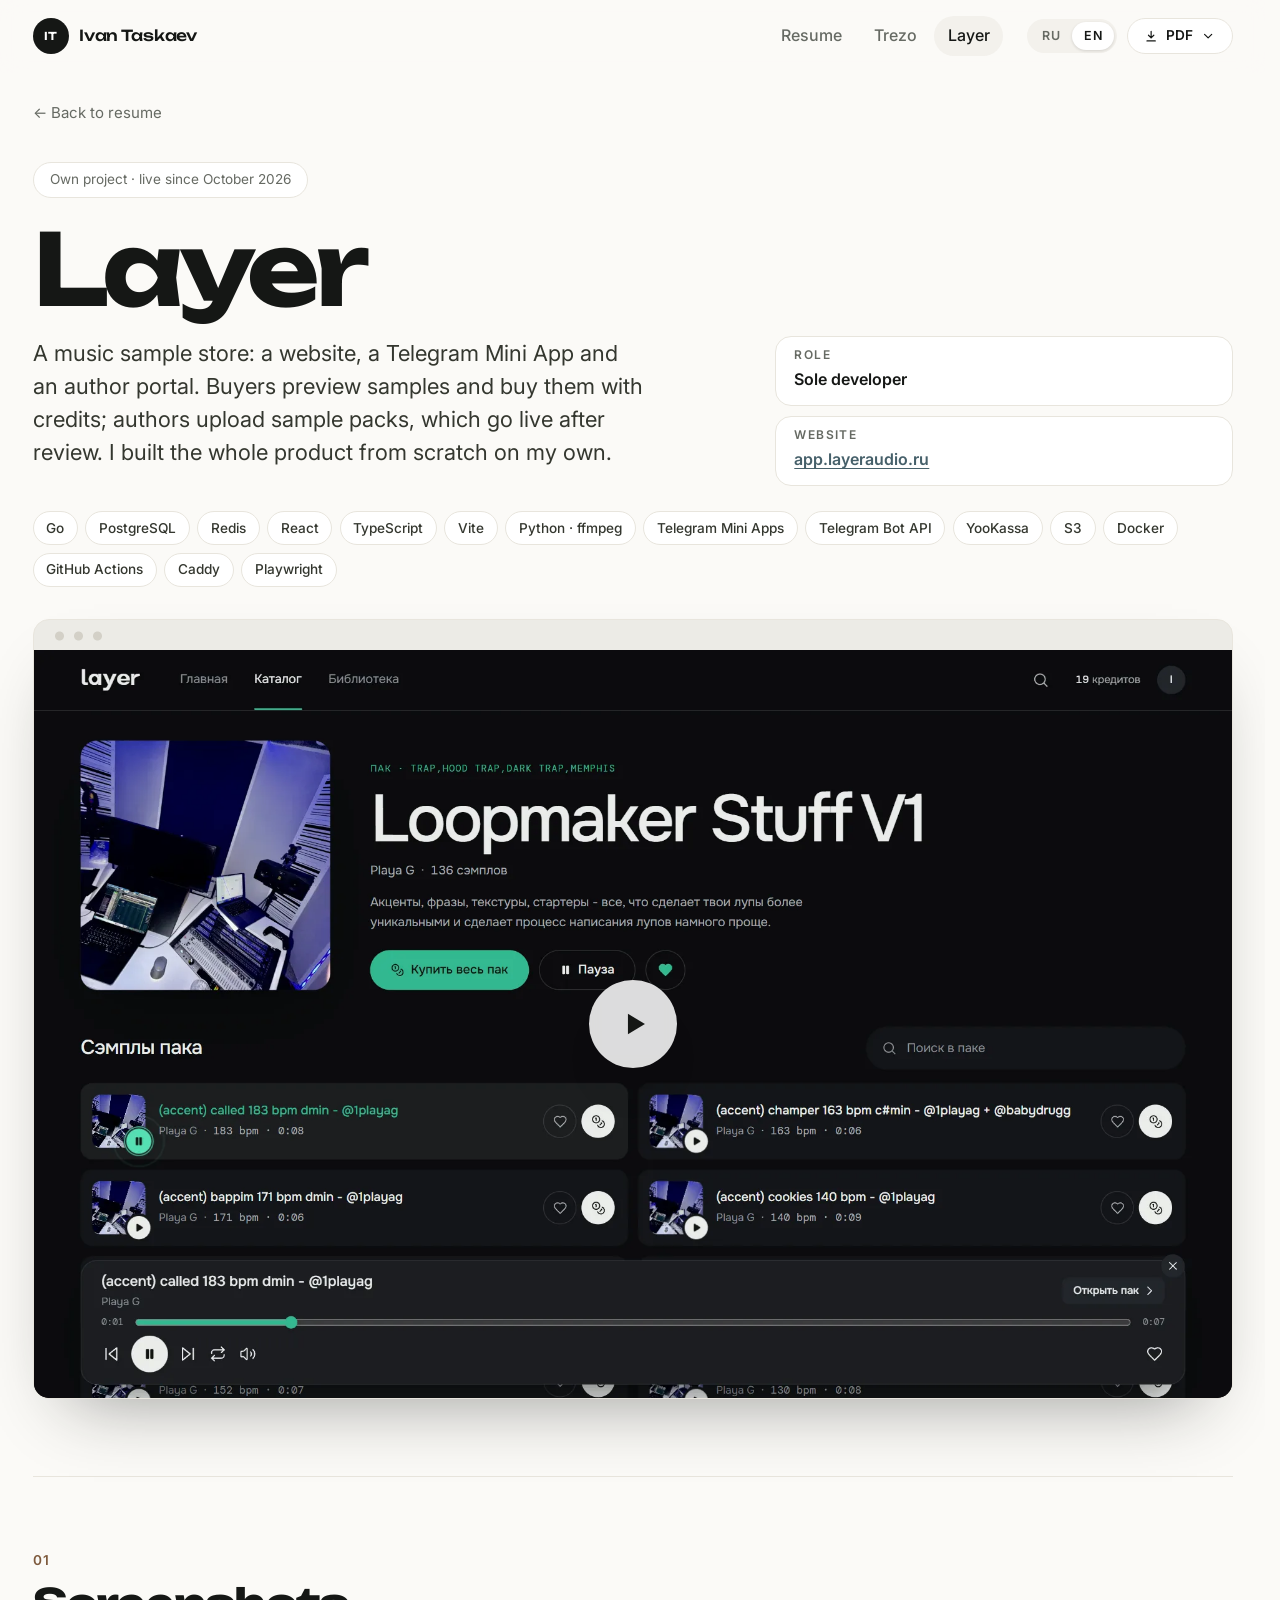
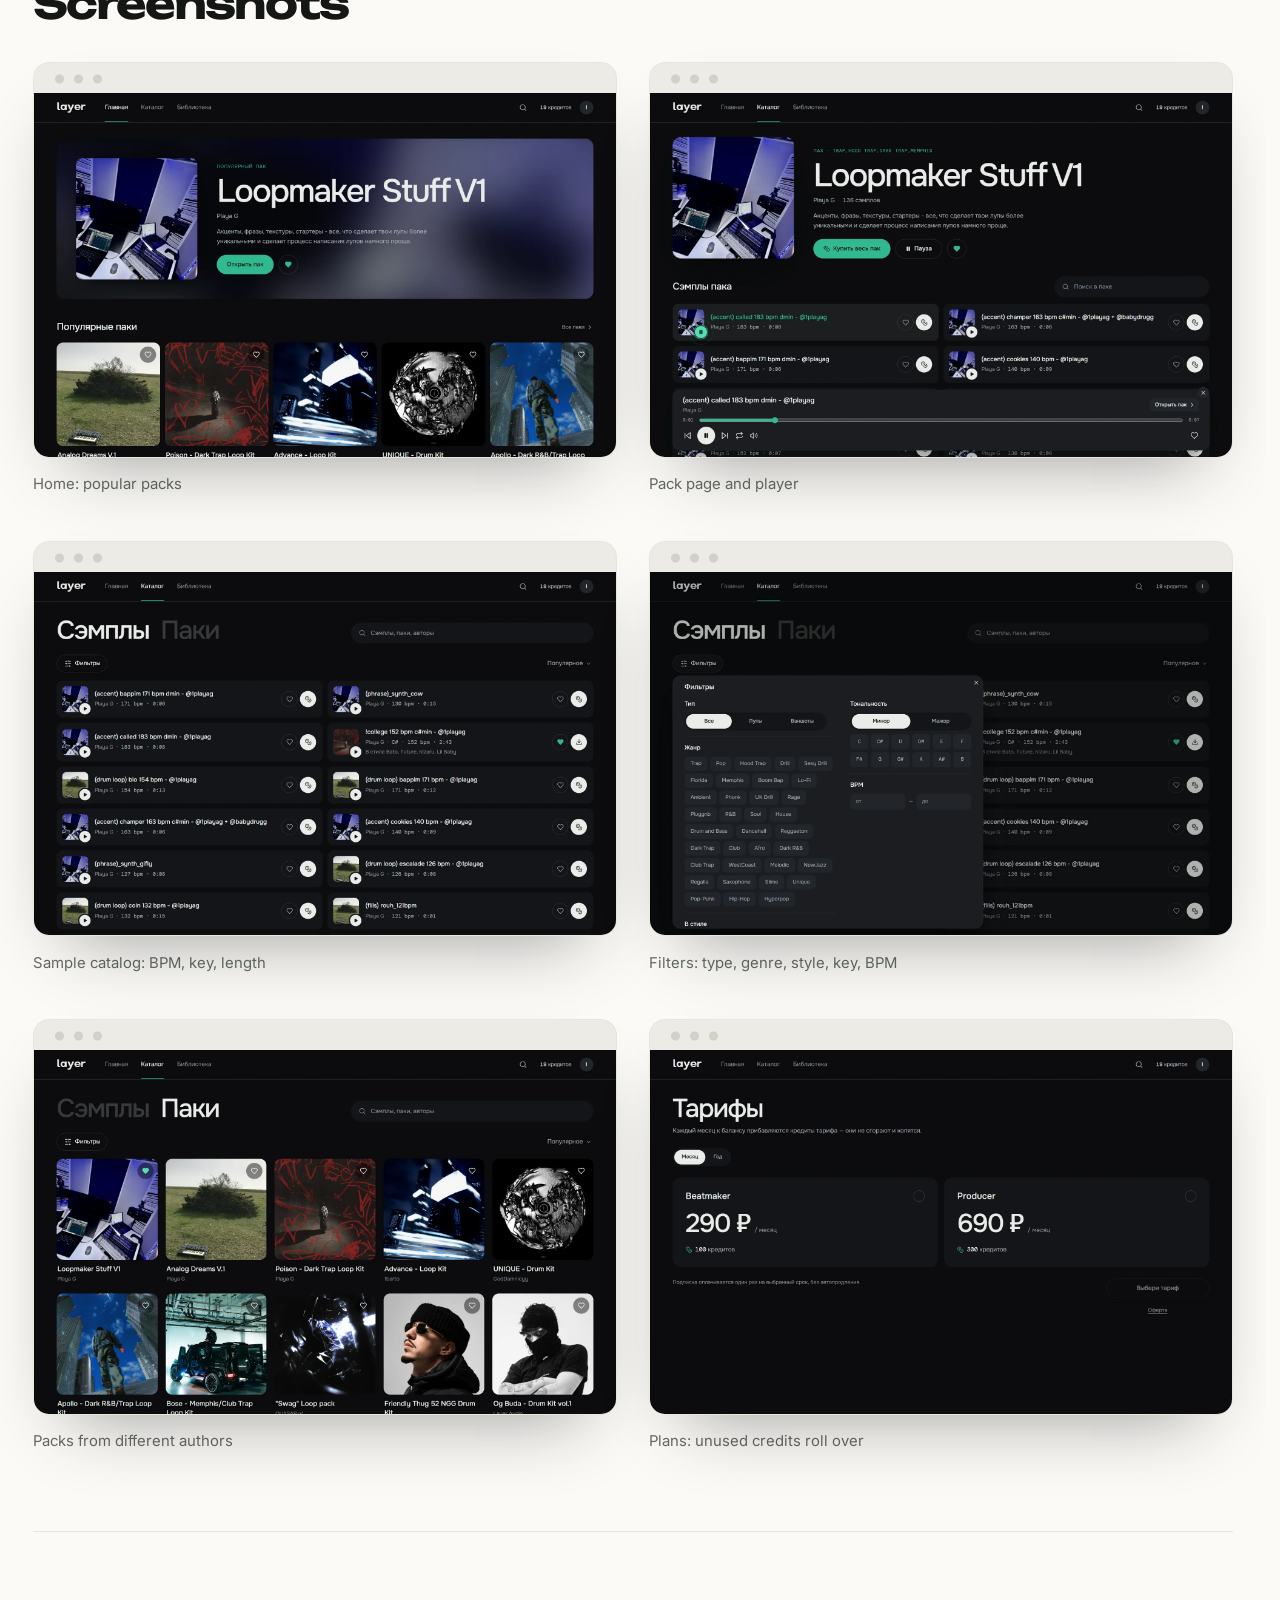
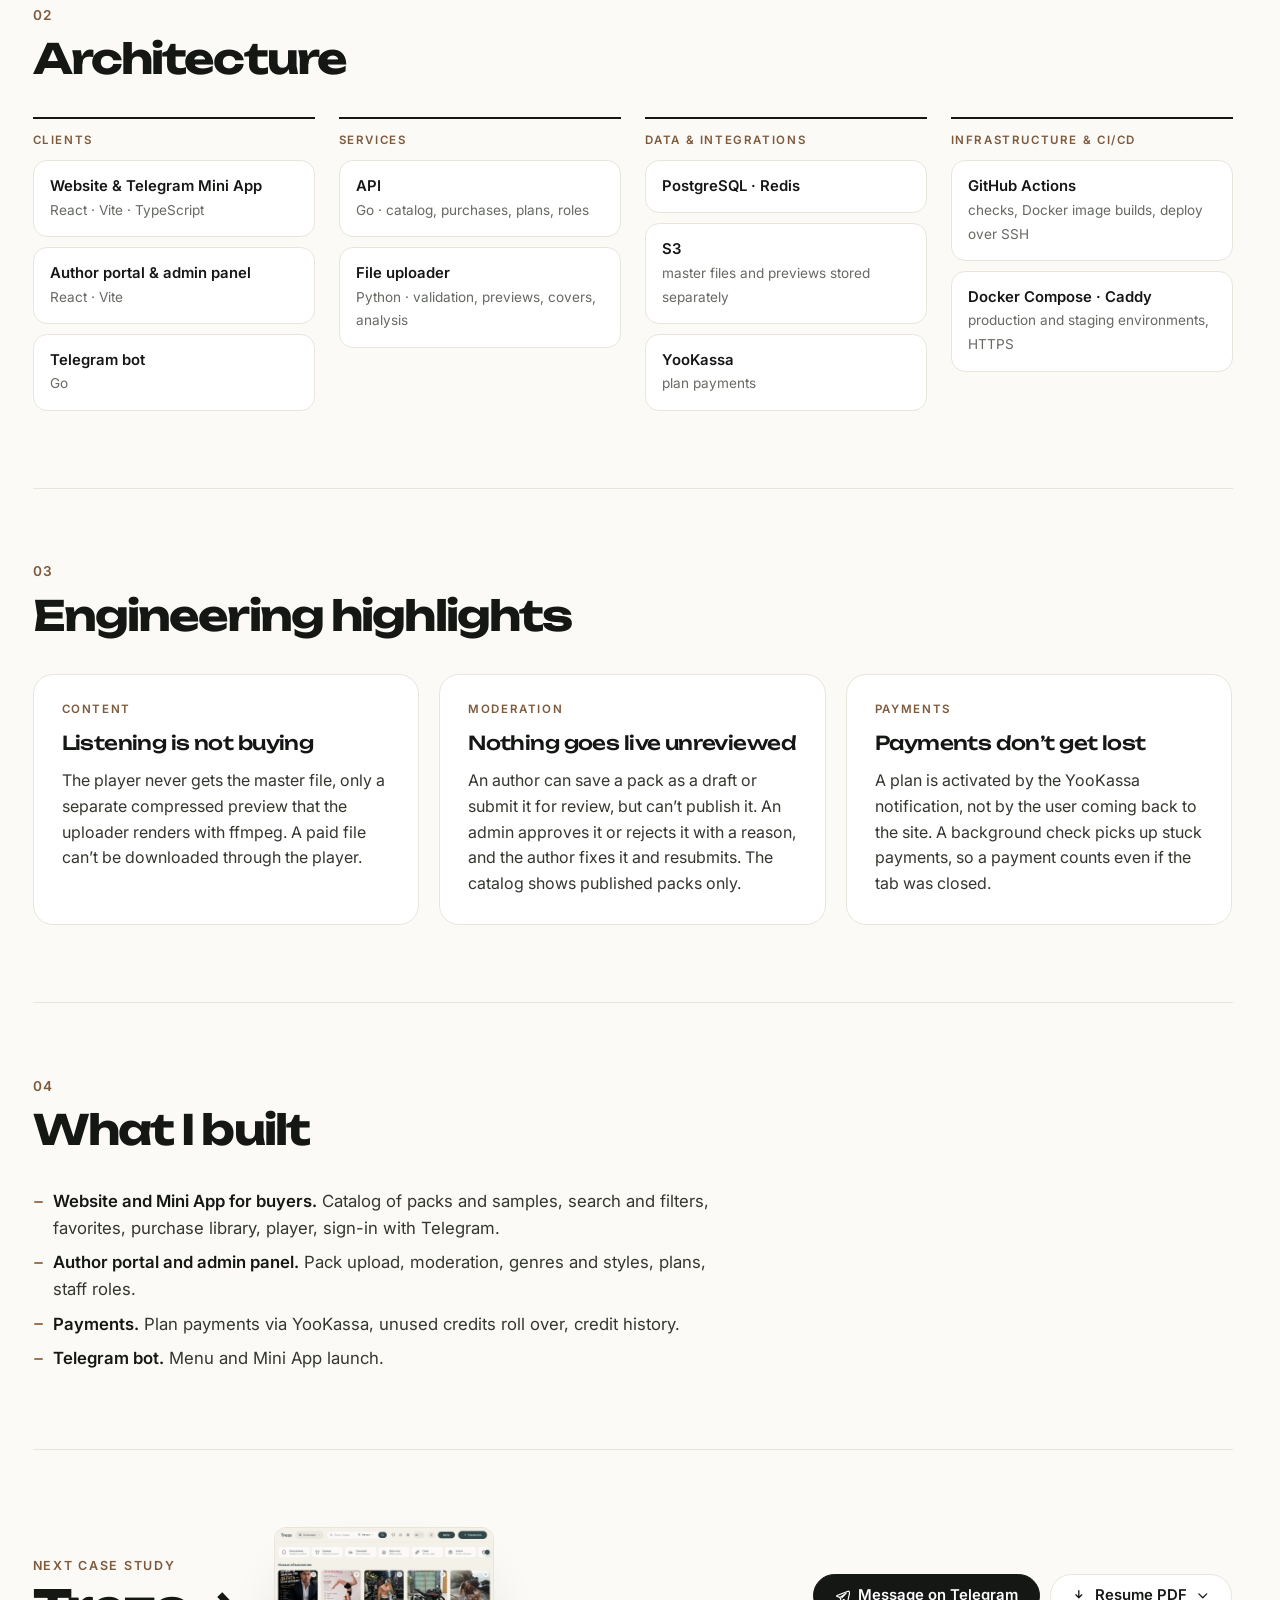
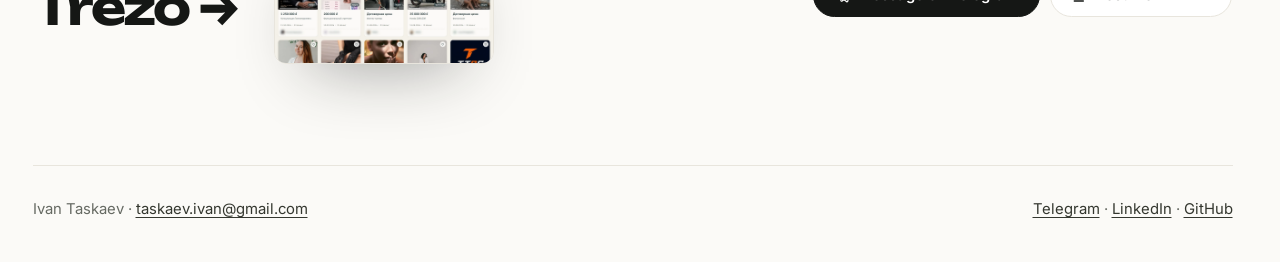
==== commit 7a82989b: "Design review fixes: case hero, next-case block, mobile nav, dark theme contrast, sharper screenshot" ====
--- a/layer/index.html
+++ b/layer/index.html
@@ -5,6 +5,9 @@
 <head>
   <meta charset="utf-8">
   <meta name="viewport" content="width=device-width, initial-scale=1">
+  <meta name="color-scheme" content="light dark">
+  <meta name="theme-color" content="#fbfaf7" media="(prefers-color-scheme: light)">
+  <meta name="theme-color" content="#141513" media="(prefers-color-scheme: dark)">
   <title>Layer — кейс · Иван Таскаев</title>
   <meta name="description" content="Layer: магазин музыкальных сэмплов — сайт, Telegram Mini App и кабинет авторов. Go, Python, React, PostgreSQL, S3. Кейс Ивана Таскаева.">
   <link rel="preconnect" href="https://fonts.googleapis.com">
@@ -18,6 +21,7 @@
 <svg width="0" height="0" style="position:absolute" aria-hidden="true">
   <symbol id="i-download" viewBox="0 0 24 24" fill="none" stroke="currentColor" stroke-width="2" stroke-linecap="round" stroke-linejoin="round"><path d="M12 4v11m0 0 4.5-4.5M12 15l-4.5-4.5M5 20h14"/></symbol>
   <symbol id="i-chevron" viewBox="0 0 24 24" fill="none" stroke="currentColor" stroke-width="2" stroke-linecap="round" stroke-linejoin="round"><path d="m6 9 6 6 6-6"/></symbol>
+  <symbol id="i-telegram" viewBox="0 0 24 24" fill="none" stroke="currentColor" stroke-width="1.8" stroke-linecap="round" stroke-linejoin="round"><path d="M21 4.6 3.1 11.5c-.8.3-.7 1.4.1 1.6l4.4 1.3 1.7 5.3c.2.7 1.1.9 1.6.4l2.5-2.4 4.6 3.4c.6.4 1.4.1 1.6-.6l3-13.6c.2-.9-.7-1.6-1.6-1.3Z"/><path d="m7.6 14.4 9.6-6.5-6.8 7.4"/></symbol>
 </svg>
 
 <header class="topbar">
@@ -37,7 +41,7 @@
         <button type="button" data-set-lang="en" aria-pressed="false">EN</button>
       </div>
       <details class="pdf-menu pdf-menu--right">
-        <summary class="btn btn--small btn--primary"><svg class="icon"><use href="#i-download"/></svg>PDF<svg class="icon pdf-menu__chevron"><use href="#i-chevron"/></svg></summary>
+        <summary class="btn btn--small"><svg class="icon"><use href="#i-download"/></svg>PDF<svg class="icon pdf-menu__chevron"><use href="#i-chevron"/></svg></summary>
         <div class="pdf-menu__list">
           <div class="pdf-menu__label"><span lang="ru">Язык резюме</span><span lang="en">Resume language</span></div>
           <a href="../assets/cv/ivan-taskaev-cv-ru.pdf" download>Русский<span>RU</span></a>
@@ -83,10 +87,9 @@
     </ul>
   </section>
 
-  <section class="section" aria-labelledby="video">
-    <h2 class="section__title" id="video"><span lang="ru">Демо</span><span lang="en">Demo</span></h2>
+  <section class="section section--video" data-label-ru="Демо" data-label-en="Demo" aria-label="Демо">
     <div class="video" style="view-transition-name: layer-cover">
-      <video controls muted playsinline preload="metadata" poster="../assets/img/layer/home.webp">
+      <video controls muted playsinline preload="metadata" width="1920" height="1200" poster="../assets/img/layer/player.webp">
         <source src="../assets/video/layer-demo.webm" type="video/webm">
       </video>
     </div>
@@ -97,42 +100,42 @@
     <div class="gallery">
       <figure class="shot">
         <div class="shot__frame">
-          <img src="../assets/img/layer/home.webp" width="1920" height="1080" decoding="async" alt="Главная Layer с популярными паками">
+          <img src="../assets/img/layer/home.webp" width="1920" height="1200" decoding="async" alt="Главная Layer с популярными паками">
           <div class="placeholder"><b>home.webp</b></div>
         </div>
         <figcaption><span lang="ru">Главная: популярные паки</span><span lang="en">Home: popular packs</span></figcaption>
       </figure>
       <figure class="shot">
         <div class="shot__frame">
-          <img src="../assets/img/layer/player.webp" width="1920" height="1080" decoding="async" alt="Страница пака с играющим сэмплом и плеером">
+          <img src="../assets/img/layer/player.webp" width="1920" height="1200" decoding="async" alt="Страница пака с играющим сэмплом и плеером">
           <div class="placeholder"><b>player.webp</b></div>
         </div>
         <figcaption><span lang="ru">Страница пака и плеер</span><span lang="en">Pack page and player</span></figcaption>
       </figure>
       <figure class="shot">
         <div class="shot__frame">
-          <img src="../assets/img/layer/samples.webp" width="1920" height="1080" decoding="async" alt="Каталог сэмплов с BPM, тональностью и длительностью">
+          <img src="../assets/img/layer/samples.webp" width="1920" height="1200" decoding="async" alt="Каталог сэмплов с BPM, тональностью и длительностью">
           <div class="placeholder"><b>samples.webp</b></div>
         </div>
         <figcaption><span lang="ru">Каталог сэмплов: BPM, тональность, длительность</span><span lang="en">Sample catalog: BPM, key, length</span></figcaption>
       </figure>
       <figure class="shot">
         <div class="shot__frame">
-          <img src="../assets/img/layer/filters.webp" width="1920" height="1080" decoding="async" alt="Фильтры: тип, жанр, стиль, тональность, BPM">
+          <img src="../assets/img/layer/filters.webp" width="1920" height="1200" decoding="async" alt="Фильтры: тип, жанр, стиль, тональность, BPM">
           <div class="placeholder"><b>filters.webp</b></div>
         </div>
         <figcaption><span lang="ru">Фильтры: тип, жанр, стиль, тональность, BPM</span><span lang="en">Filters: type, genre, style, key, BPM</span></figcaption>
       </figure>
       <figure class="shot">
         <div class="shot__frame">
-          <img src="../assets/img/layer/packs.webp" width="1920" height="1080" decoding="async" alt="Каталог паков">
+          <img src="../assets/img/layer/packs.webp" width="1920" height="1200" decoding="async" alt="Каталог паков">
           <div class="placeholder"><b>packs.webp</b></div>
         </div>
         <figcaption><span lang="ru">Паки от разных авторов</span><span lang="en">Packs from different authors</span></figcaption>
       </figure>
       <figure class="shot">
         <div class="shot__frame">
-          <img src="../assets/img/layer/subscribe.webp" width="1920" height="1080" decoding="async" alt="Тарифы с кредитами">
+          <img src="../assets/img/layer/subscribe.webp" width="1920" height="1200" decoding="async" alt="Тарифы с кредитами">
           <div class="placeholder"><b>subscribe.webp</b></div>
         </div>
         <figcaption><span lang="ru">Тарифы: кредиты не сгорают</span><span lang="en">Plans: unused credits roll over</span></figcaption>
@@ -195,24 +198,44 @@
   <section class="section prose" aria-labelledby="did">
     <h2 class="section__title" id="did"><span lang="ru">Что я сделал</span><span lang="en">What I built</span></h2>
     <ul class="list" lang="ru">
-      <li><b>Сайт и Mini App для покупателей:</b> каталог паков и сэмплов, поиск и фильтры, избранное, библиотека покупок, плеер, вход через Telegram.</li>
-      <li><b>Кабинет авторов и админка:</b> загрузка паков, модерация, жанры и стили, тарифы, роли сотрудников.</li>
-      <li><b>Платежи:</b> оплата тарифов через YooKassa, кредиты не сгорают, история начислений.</li>
-      <li><b>Telegram-бот:</b> меню и запуск Mini App.</li>
+      <li><b>Сайт и Mini App для покупателей.</b> Каталог паков и сэмплов, поиск и фильтры, избранное, библиотека покупок, плеер, вход через Telegram.</li>
+      <li><b>Кабинет авторов и админка.</b> Загрузка паков, модерация, жанры и стили, тарифы, роли сотрудников.</li>
+      <li><b>Платежи.</b> Оплата тарифов через YooKassa, кредиты не сгорают, история начислений.</li>
+      <li><b>Telegram-бот.</b> Меню и запуск Mini App.</li>
     </ul>
     <ul class="list" lang="en">
-      <li><b>Website and Mini App for buyers:</b> catalog of packs and samples, search and filters, favorites, purchase library, player, sign-in with Telegram.</li>
-      <li><b>Author portal and admin panel:</b> pack upload, moderation, genres and styles, plans, staff roles.</li>
-      <li><b>Payments:</b> plan payments via YooKassa, unused credits roll over, credit history.</li>
-      <li><b>Telegram bot:</b> menu and Mini App launch.</li>
+      <li><b>Website and Mini App for buyers.</b> Catalog of packs and samples, search and filters, favorites, purchase library, player, sign-in with Telegram.</li>
+      <li><b>Author portal and admin panel.</b> Pack upload, moderation, genres and styles, plans, staff roles.</li>
+      <li><b>Payments.</b> Plan payments via YooKassa, unused credits roll over, credit history.</li>
+      <li><b>Telegram bot.</b> Menu and Mini App launch.</li>
     </ul>
+  </section>
+  <section class="next">
+    <a class="next__link" href="../trezo/">
+      <span class="next__text">
+        <span class="next__label"><span lang="ru">Следующий кейс</span><span lang="en">Next case study</span></span>
+        <span class="next__title">Trezo →</span>
+      </span>
+      <img class="next__thumb" src="../assets/img/trezo/home.webp" alt="" width="1920" height="1200" loading="lazy">
+    </a>
+    <div class="next__actions">
+      <a class="btn btn--primary" href="https://t.me/ivan_taskaev" target="_blank" rel="noopener"><svg class="icon"><use href="#i-telegram"/></svg><span lang="ru">Написать в Telegram</span><span lang="en">Message on Telegram</span></a>
+      <details class="pdf-menu pdf-menu--right">
+        <summary class="btn"><svg class="icon"><use href="#i-download"/></svg><span lang="ru">Резюме PDF</span><span lang="en">Resume PDF</span><svg class="icon pdf-menu__chevron"><use href="#i-chevron"/></svg></summary>
+        <div class="pdf-menu__list">
+          <div class="pdf-menu__label"><span lang="ru">Язык резюме</span><span lang="en">Resume language</span></div>
+          <a href="../assets/cv/ivan-taskaev-cv-ru.pdf" download>Русский<span>RU</span></a>
+          <a href="../assets/cv/ivan-taskaev-cv-en.pdf" download>English<span>EN</span></a>
+        </div>
+      </details>
+    </div>
   </section>
 </main>
 
 <footer class="footer">
   <div class="wrap wrap--wide footer__inner">
     <span><span lang="ru">Иван Таскаев</span><span lang="en">Ivan Taskaev</span> · <a href="mailto:taskaev.ivan@gmail.com">taskaev.ivan@gmail.com</a></span>
-    <a href="../trezo/"><span lang="ru">Следующий кейс: Trezo →</span><span lang="en">Next case study: Trezo →</span></a>
+    <span><a href="https://t.me/ivan_taskaev" target="_blank" rel="noopener">Telegram</a> · <a href="https://www.linkedin.com/in/ivan-taskaev-aa35792bb" target="_blank" rel="noopener">LinkedIn</a> · <a href="https://github.com/tlastione" target="_blank" rel="noopener">GitHub</a></span>
   </div>
 </footer>
 
--- a/assets/css/style.css
+++ b/assets/css/style.css
@@ -6,6 +6,8 @@
   --surface: #ffffff;
   --surface-2: #f3f1ec;
   --chrome: #ecebe6;
+  --frame: #ffffff;
+  --dots: #d3d0c7;
   --ink: #151715;
   --ink-2: #34372f;
   --muted: #666a63;
@@ -24,6 +26,36 @@
   color-scheme: light;
 }
 
+/* ---------- Dark theme: "warm graphite", follows the system setting (screen only, print stays light) ---------- */
+@media screen and (prefers-color-scheme: dark) {
+  :root {
+    --bg: #141513;
+    --surface: #1d1e1b;
+    --surface-2: #252622;
+    --chrome: #2b2c28;
+    --frame: #3a3b35;
+    --dots: #45463f;
+    --ink: #f1eee7;
+    --ink-2: #d8d4ca;
+    --muted: #9c9a90;
+    --hair: #3b3c36;
+    --accent: #93b4bc;
+    --warm: #c79a74;
+    --warm-text: #d0a57f;
+    --button: #f1eee7;
+    --button-ink: #141513;
+    --shadow: 0 12px 30px -20px rgba(0, 0, 0, 0.6);
+    --shadow-lg: 0 34px 70px -36px rgba(0, 0, 0, 0.75);
+    color-scheme: dark;
+  }
+  .btn--primary:hover,
+  .project__more:hover { filter: brightness(0.9); }
+  .hero-art img { box-shadow: 0 44px 90px -34px rgba(0, 0, 0, 0.8); }
+  .lang-switch button[aria-pressed="true"] { background: #3a3b35; box-shadow: 0 1px 3px rgba(0, 0, 0, 0.5); }
+  .project__thumb, .shot__frame, .video { border-color: rgba(255, 255, 255, 0.08); }
+  .highlight, .facts > div, .arch__box, .contacts a { box-shadow: inset 0 1px 0 rgba(255, 255, 255, 0.04); }
+}
+
 /* ---------- Language switching ---------- */
 /* Every translatable fragment exists twice: lang="ru" and lang="en". */
 html[data-lang="ru"] body [lang="en"],
@@ -106,7 +138,7 @@
   left: 16px;
   width: 56px;
   height: 10px;
-  background: radial-gradient(circle, #d3d0c7 4px, transparent 5px) 0 0 / 19px 10px repeat-x;
+  background: radial-gradient(circle, var(--dots) 4px, transparent 5px) 0 0 / 19px 10px repeat-x;
 }
 
 /* ---------- Top bar ---------- */
@@ -156,8 +188,14 @@
 .lang-switch button[aria-pressed="true"] { background: var(--surface); color: var(--ink); box-shadow: 0 1px 3px rgba(21, 23, 21, 0.14); }
 
 @media (max-width: 720px) {
-  .topnav { display: none; }
+  .topbar__inner { gap: 0.5rem; min-height: 64px; }
   .brand__name { display: none; }
+  .topnav a[href="./"], .topnav a[href="../"] { display: none; }
+  .topnav a { padding: 0.5rem 0.6rem; font-size: 0.92rem; }
+  .lang-switch button { min-height: 36px; padding: 0.5rem 0.65rem; }
+  .topbar .pdf-menu summary { justify-content: center; width: 40px; height: 40px; padding: 0; font-size: 0; }
+  .topbar .pdf-menu summary .icon { width: 18px; height: 18px; }
+  .topbar .pdf-menu__chevron { display: none; }
 }
 
 /* ---------- Buttons & chips ---------- */
@@ -231,7 +269,7 @@
 
 /* ---------- Sections: big numbered headings between thin rules ---------- */
 main { counter-reset: section; }
-.section { padding: 64px 0; border-top: 1px solid var(--hair); }
+.section { padding: clamp(48px, 6vw, 80px) 0; border-top: 1px solid var(--hair); }
 .section__title {
   margin-bottom: 2.2rem;
   font: 700 clamp(1.8rem, 3.6vw, 2.6rem)/1.1 var(--display);
@@ -242,7 +280,7 @@
   content: counter(section, decimal-leading-zero);
   display: block;
   margin-bottom: 0.85rem;
-  color: var(--warm);
+  color: var(--warm-text);
   font: 600 0.85rem/1 var(--sans);
   letter-spacing: 0.14em;
 }
@@ -252,20 +290,9 @@
 .home .hero { position: relative; z-index: 2; display: flex; flex-direction: column; align-items: center; padding: 72px 0 8px; text-align: center; }
 .home .intro { display: flex; flex-direction: column; align-items: center; }
 
-.kicker {
-  display: inline-block;
-  margin: 0 0 1.5rem;
-  padding: 0.4rem 1rem;
-  border: 1px solid var(--hair);
-  border-radius: 999px;
-  background: var(--surface);
-  color: var(--muted);
-  font-size: 0.85rem;
-}
-
 .hero h1 { font: 700 clamp(2.8rem, 7.6vw, 6rem)/1 var(--display); letter-spacing: -0.055em; }
-.hero__role { margin: 1.4rem 0 0.5rem; color: var(--warm-text); font-size: 1.35rem; font-weight: 600; }
-.hero__meta { max-width: 46rem; color: var(--muted); }
+.hero__role { margin: 1.4rem 0 0.5rem; color: var(--warm-text); font-size: 1.375rem; font-weight: 600; text-wrap: balance; }
+.hero__meta { max-width: 46rem; color: var(--muted); text-wrap: balance; }
 .hero__actions { display: flex; flex-wrap: wrap; justify-content: center; gap: 0.6rem; margin-top: 1.8rem; }
 
 .contacts { display: flex; flex-wrap: wrap; justify-content: center; gap: 0.6rem; margin-top: 1.5rem; }
@@ -286,12 +313,12 @@
 .contacts .icon { color: var(--accent); width: 1.05em; height: 1.05em; }
 
 /* Two tilted product screenshots under the hero */
-.hero-art { position: relative; height: clamp(240px, 38vw, 540px); margin: 60px 0 28px; perspective: 1800px; }
+.hero-art { position: relative; height: clamp(170px, 42vw, 540px); margin: 60px 0 56px; perspective: 1800px; }
 .hero-art img {
   position: absolute;
   width: 62%;
   height: auto;
-  border: 6px solid #fff;
+  border: 6px solid var(--frame);
   border-radius: 14px;
   box-shadow: 0 44px 90px -34px rgba(21, 23, 21, 0.5);
 }
@@ -301,16 +328,17 @@
 .tiles {
   display: grid;
   grid-template-columns: repeat(2, minmax(0, 1fr));
+  justify-items: center;
   gap: 40px;
   padding: 48px 0;
   border-top: 1px solid var(--hair);
+  text-align: center;
 }
 .tile b { display: block; color: var(--ink); font-size: 1.2rem; font-weight: 600; }
 .tile__num { display: block; margin-bottom: 0.85rem; color: var(--warm); font: 700 3.8rem/1 var(--display); letter-spacing: -0.06em; }
 .tile__d { display: block; margin-top: 0.4rem; color: var(--muted); }
-@media (max-width: 640px) { .tiles { grid-template-columns: minmax(0, 1fr); gap: 28px; } }
-
-.summary { max-width: 54rem; margin: 8px auto 64px; color: var(--ink-2); font-size: 1.45rem; line-height: 1.5; text-align: center; }
+
+.summary { max-width: 54rem; margin: 8px auto 64px; color: var(--ink-2); font-size: 1.375rem; line-height: 1.5; text-align: center; }
 
 /* ---------- Resume: experience timeline ---------- */
 .job__head { display: flex; flex-wrap: wrap; align-items: baseline; justify-content: space-between; gap: 0.2rem 1rem; }
@@ -319,8 +347,9 @@
 .job__period { color: var(--accent); font: 600 0.85rem/1.4 var(--sans); white-space: nowrap; font-variant-numeric: tabular-nums; }
 .job__sub { margin: 0.4rem 0 0.85rem; color: var(--muted); font-size: 0.95rem; }
 .job p:last-child { margin-bottom: 0; }
-
-.home .section[aria-labelledby="experience"] .job { position: relative; padding: 0 0 2.4rem 2.4rem; border-left: 2px solid var(--hair); }
+.job__head + p { margin-top: 0.5rem; }
+
+.home .section[aria-labelledby="experience"] .job { position: relative; max-width: 52rem; padding: 0 0 2.4rem 2.4rem; border-left: 2px solid var(--hair); }
 .home .section[aria-labelledby="experience"] .job:last-child { padding-bottom: 0.4rem; }
 .home .section[aria-labelledby="experience"] .job::before {
   content: "";
@@ -335,12 +364,19 @@
 }
 
 /* ---------- Resume: projects in alternating rows ---------- */
-.project { display: grid; grid-template-columns: minmax(0, 1fr) minmax(0, 1.35fr); gap: 56px; align-items: center; }
+.project { display: grid; grid-template-columns: minmax(0, 1fr) minmax(0, 1.35fr); gap: 56px; align-items: start; }
+.project .job__head h3 { font-size: clamp(1.6rem, 2.6vw, 2.1rem); letter-spacing: -0.045em; }
+.project .job__role { display: block; margin-top: 0.45rem; font-size: 1rem; }
 .project + .project { margin-top: 88px; grid-template-columns: minmax(0, 1.35fr) minmax(0, 1fr); }
 .project + .project .project__thumb { order: -1; }
 .project__thumb { display: block; transition: transform 0.3s ease, box-shadow 0.3s ease; }
 .project__thumb img { display: block; width: 100%; height: auto; aspect-ratio: 16 / 10; object-fit: cover; object-position: top left; }
 .project__thumb:hover { transform: translateY(-4px); }
+@media (min-width: 901px) { .project__thumb { position: sticky; top: 104px; } }
+@media (hover: hover) {
+  .project__thumb span { opacity: 0; transition: opacity 0.2s ease; }
+  .project__thumb:hover span, .project__thumb:focus-visible span { opacity: 1; }
+}
 .project__thumb span {
   position: absolute;
   left: 0.8rem;
@@ -386,7 +422,15 @@
 .back { display: inline-flex; gap: 0.4rem; margin-top: 28px; color: var(--muted); text-decoration: none; font-size: 0.94rem; }
 .back:hover { color: var(--ink); }
 
-.case-hero { padding: 36px 0 56px; }
+.case-hero { padding: 36px 0 32px; }
+@media (min-width: 1024px) {
+  .case-hero { display: grid; grid-template-columns: minmax(0, 1.5fr) minmax(0, 1fr); column-gap: 56px; }
+  .case-hero > * { grid-column: 1; }
+  .case-hero .eyebrow { justify-self: start; }
+  .case-hero .facts { grid-column: 2; grid-row: 2 / span 2; align-self: end; flex-direction: column; margin: 0; }
+  .case-hero .chips { grid-column: 1 / -1; margin-top: 1.6rem; }
+}
+.section--video { padding-top: 0; border-top: 0; }
 .eyebrow {
   display: inline-block;
   padding: 0.4rem 1rem;
@@ -397,23 +441,22 @@
   font-size: 0.85rem;
 }
 .case-hero h1 { margin: 1.3rem 0 1.2rem; font: 700 clamp(3rem, 8.5vw, 6.2rem)/1 var(--display); letter-spacing: -0.055em; }
-.case-hero__lead { max-width: 52rem; color: var(--ink-2); font-size: 1.3rem; line-height: 1.5; }
+.case-hero__lead { max-width: 52rem; color: var(--ink-2); font-size: 1.375rem; line-height: 1.5; }
 
 .facts { display: flex; flex-wrap: wrap; gap: 10px; margin: 1.8rem 0 1.2rem; }
 .facts > div { padding: 0.75rem 1.15rem; border: 1px solid var(--hair); border-radius: 16px; background: var(--surface); }
-.facts dt { color: var(--muted); font: 600 0.7rem/1 var(--sans); letter-spacing: 0.12em; text-transform: uppercase; }
+.facts dt { color: var(--muted); font: 600 0.75rem/1 var(--sans); letter-spacing: 0.12em; text-transform: uppercase; }
 .facts dd { margin: 0.4rem 0 0; font-weight: 600; }
 
 .highlights { display: grid; gap: 20px; grid-template-columns: repeat(auto-fit, minmax(min(100%, 420px), 1fr)); }
 .highlights--3 { grid-template-columns: repeat(auto-fit, minmax(min(100%, 300px), 1fr)); }
-.highlight { padding: 28px; border: 1px solid var(--hair); border-radius: 20px; background: var(--surface); transition: transform 0.25s ease, box-shadow 0.25s ease; }
-.highlight:hover { transform: translateY(-3px); box-shadow: var(--shadow-lg); }
+.highlight { padding: 28px; border: 1px solid var(--hair); border-radius: 20px; background: var(--surface); }
 .highlight h3 { margin-bottom: 0.8rem; font: 500 1.2rem/1.3 var(--display); letter-spacing: -0.03em; }
 .highlight p { color: var(--ink-2); }
 .highlight p:last-child { margin-bottom: 0; }
 .highlight__tag { display: block; margin-bottom: 0.9rem; color: var(--warm-text); font: 600 0.72rem/1.2 var(--sans); letter-spacing: 0.14em; text-transform: uppercase; }
 
-.prose > :not(.section__title) { max-width: 54rem; }
+.prose > :not(.section__title) { max-width: 46rem; }
 .prose .list { color: var(--ink-2); font-size: 1.05rem; }
 
 /* Architecture map: columns under a dark rule, read left to right */
@@ -425,7 +468,8 @@
 .arch__box > span { color: var(--muted); font-size: 0.85rem; }
 
 /* ---------- Media ---------- */
-.video video,
+/* The video keeps its own proportions (width/height attributes); an embedded iframe is 16:9. */
+.video video { display: block; width: 100%; height: auto; background: #000; }
 .video iframe { display: block; width: 100%; aspect-ratio: 16 / 9; border: 0; background: #000; }
 
 .video__play {
@@ -465,12 +509,13 @@
 
 .gallery { display: grid; gap: 44px 32px; grid-template-columns: repeat(auto-fit, minmax(min(100%, 460px), 1fr)); }
 .shot { margin: 0; }
-.shot__frame { transition: transform 0.25s ease; }
+.shot__frame { isolation: isolate; transition: transform 0.25s ease; }
+.shot__frame a:focus-visible, .project__thumb:focus-visible { outline-offset: -4px; }
 .shot__frame:hover { transform: translateY(-3px); }
 .shot__frame a { display: block; cursor: zoom-in; }
-.shot__frame img { display: block; width: 100%; height: auto; aspect-ratio: 16 / 9; object-fit: cover; object-position: top; }
+.shot__frame img { display: block; width: 100%; height: auto; aspect-ratio: 16 / 10; object-fit: cover; object-position: top; }
 .shot__frame .placeholder { display: none; }
-.shot--missing .shot__frame { aspect-ratio: 16 / 9; }
+.shot--missing .shot__frame { aspect-ratio: 16 / 10; }
 .shot--missing a,
 .shot--missing img { display: none; }
 .shot--missing .placeholder { display: grid; }
@@ -502,8 +547,31 @@
 @keyframes lightbox-in { from { opacity: 0; transform: scale(0.97); } }
 
 /* ---------- Footer ---------- */
-.footer { margin-top: 24px; border-top: 1px solid var(--hair); }
-.footer__inner { display: flex; flex-wrap: wrap; justify-content: space-between; gap: 0.5rem 1.5rem; padding: 32px 0 40px; color: var(--muted); font-size: 0.93rem; }
+.footer { margin-top: 24px; }
+.footer__inner { display: flex; flex-wrap: wrap; justify-content: space-between; gap: 0.5rem 1.5rem; padding: 32px 0 40px; border-top: 1px solid var(--hair); color: var(--muted); font-size: 0.93rem; }
+
+/* ---------- End of a case: the next case and how to get in touch ---------- */
+.next {
+  display: grid;
+  grid-template-columns: minmax(0, 1.4fr) minmax(0, 1fr);
+  gap: 40px;
+  align-items: center;
+  padding: clamp(48px, 6vw, 80px) 0;
+  border-top: 1px solid var(--hair);
+}
+.next__link { display: grid; grid-template-columns: auto 220px; justify-content: start; gap: 36px; align-items: center; color: var(--ink); text-decoration: none; }
+.next__label { display: block; color: var(--warm-text); font: 600 0.78rem/1 var(--sans); letter-spacing: 0.14em; text-transform: uppercase; }
+.next__title { display: block; margin-top: 0.7rem; font: 700 clamp(2rem, 4vw, 3rem)/1 var(--display); letter-spacing: -0.05em; transition: color 0.15s; }
+.next__link:hover .next__title { color: var(--warm-text); }
+.next__thumb { display: block; width: 100%; height: auto; aspect-ratio: 16 / 10; object-fit: cover; object-position: top left; border: 1px solid var(--hair); border-radius: 12px; box-shadow: var(--shadow-lg); transition: transform 0.3s ease; }
+.next__link:hover .next__thumb { transform: translateY(-4px); }
+.next__actions { display: flex; flex-wrap: wrap; justify-content: flex-end; gap: 0.6rem; }
+.next .pdf-menu__list { top: auto; bottom: calc(100% + 8px); }
+@media (max-width: 900px) {
+  .next { grid-template-columns: minmax(0, 1fr); }
+  .next__actions { justify-content: flex-start; }
+}
+@media (max-width: 560px) { .next__link { grid-template-columns: minmax(0, 1fr); } }
 .footer a { color: var(--ink-2); }
 
 /* ---------- Polish ---------- */
@@ -523,7 +591,7 @@
     .hero-art, .tile, .summary, .section__title, .job, .project, .shot, .highlight, .arch__col, .video, .skills, .prose .list {
       animation: reveal linear both;
       animation-timeline: view();
-      animation-range: entry 0% cover 18%;
+      animation-range: entry 0% cover 8%;
     }
   }
   @supports (animation-timeline: scroll()) {
@@ -534,12 +602,31 @@
     }
   }
 }
-@keyframes reveal { from { opacity: 0; transform: translateY(26px); } }
+@keyframes reveal { from { opacity: 0; transform: translateY(16px); } }
 @keyframes topbar-line { to { border-bottom-color: var(--hair); } }
 
 @media (prefers-reduced-motion: reduce) {
   @view-transition { navigation: none; }
   html { scroll-behavior: auto; }
+}
+
+/* ---------- Phones ---------- */
+@media (max-width: 640px) {
+  .tiles { grid-template-columns: minmax(0, 1fr); gap: 28px; }
+  .tile__num { font-size: 2.6rem; margin-bottom: 0.5rem; }
+  .contacts { flex-direction: column; align-items: stretch; width: min(100%, 320px); }
+  .contacts li { display: flex; }
+  .contacts a { flex: 1; justify-content: center; }
+  .summary { font-size: 1.2rem; text-align: left; }
+  .home .section[aria-labelledby="experience"] .job { padding-left: 1.5rem; }
+  .case-hero__lead { font-size: 1.125rem; }
+  .eyebrow { border-radius: 14px; font-size: 0.8rem; }
+  .facts { display: grid; }
+  .facts > div { width: 100%; }
+  .chips li { padding: 0.25rem 0.65rem; font-size: 0.8rem; }
+  .video__play { width: 64px; height: 64px; }
+  .video__play svg { width: 26px; height: 26px; }
+  .lightbox__close { top: 8px; right: 8px; }
 }
 
 /* ---------- Print: the resume page becomes a one-page A4 CV ---------- */
@@ -552,7 +639,7 @@
   }
   html { font-size: 8.5pt; scrollbar-gutter: auto; }
   body { background: #fff; font-size: 8.9pt; line-height: 1.37; -webkit-print-color-adjust: exact; print-color-adjust: exact; }
-  .topbar, .footer, .no-print, .hero__actions, .kicker, .hero-art, .project__thumb, .project__more { display: none !important; }
+  .topbar, .footer, .next, .no-print, .hero__actions, .hero-art, .project__thumb, .project__more { display: none !important; }
   .print-only { display: revert !important; }
   .wrap { width: 100%; }
 
@@ -584,7 +671,9 @@
   }
   .section__title::before { content: none; }
   .section__title::after { content: ""; flex: 1; height: 1px; background: var(--hair); }
-  .home .section[aria-labelledby="experience"] .job { padding: 0; border: 0; }
+  .home .section[aria-labelledby="experience"] .job { max-width: none; padding: 0; border: 0; }
+  .job__head + p { margin-top: 0; }
+  .hero__role, .hero__meta { text-wrap: wrap; }
   .home .section[aria-labelledby="experience"] .job::before { content: none; }
   .job + .job { margin-top: 0.65rem; }
   .job__head h3 { font: 600 1.12rem/1.25 var(--sans); letter-spacing: 0; }
@@ -593,6 +682,10 @@
   .list li + li { margin-top: 0.12em; }
   .list li::before { top: 0.65em; }
   .project { display: block; }
+  .project .job__head h3 { font: 600 1.12rem/1.25 var(--sans); letter-spacing: 0; }
+  .project .job__role { display: inline; margin: 0; font-size: inherit; }
+  .project .job__role::before { content: "— "; }
+  .tiles { justify-items: stretch; text-align: left; }
   .project + .project { margin-top: 0.65rem; }
   .skills { grid-template-columns: 12.5rem 1fr; gap: 0.15rem 1rem; }
   a { text-decoration: none; }
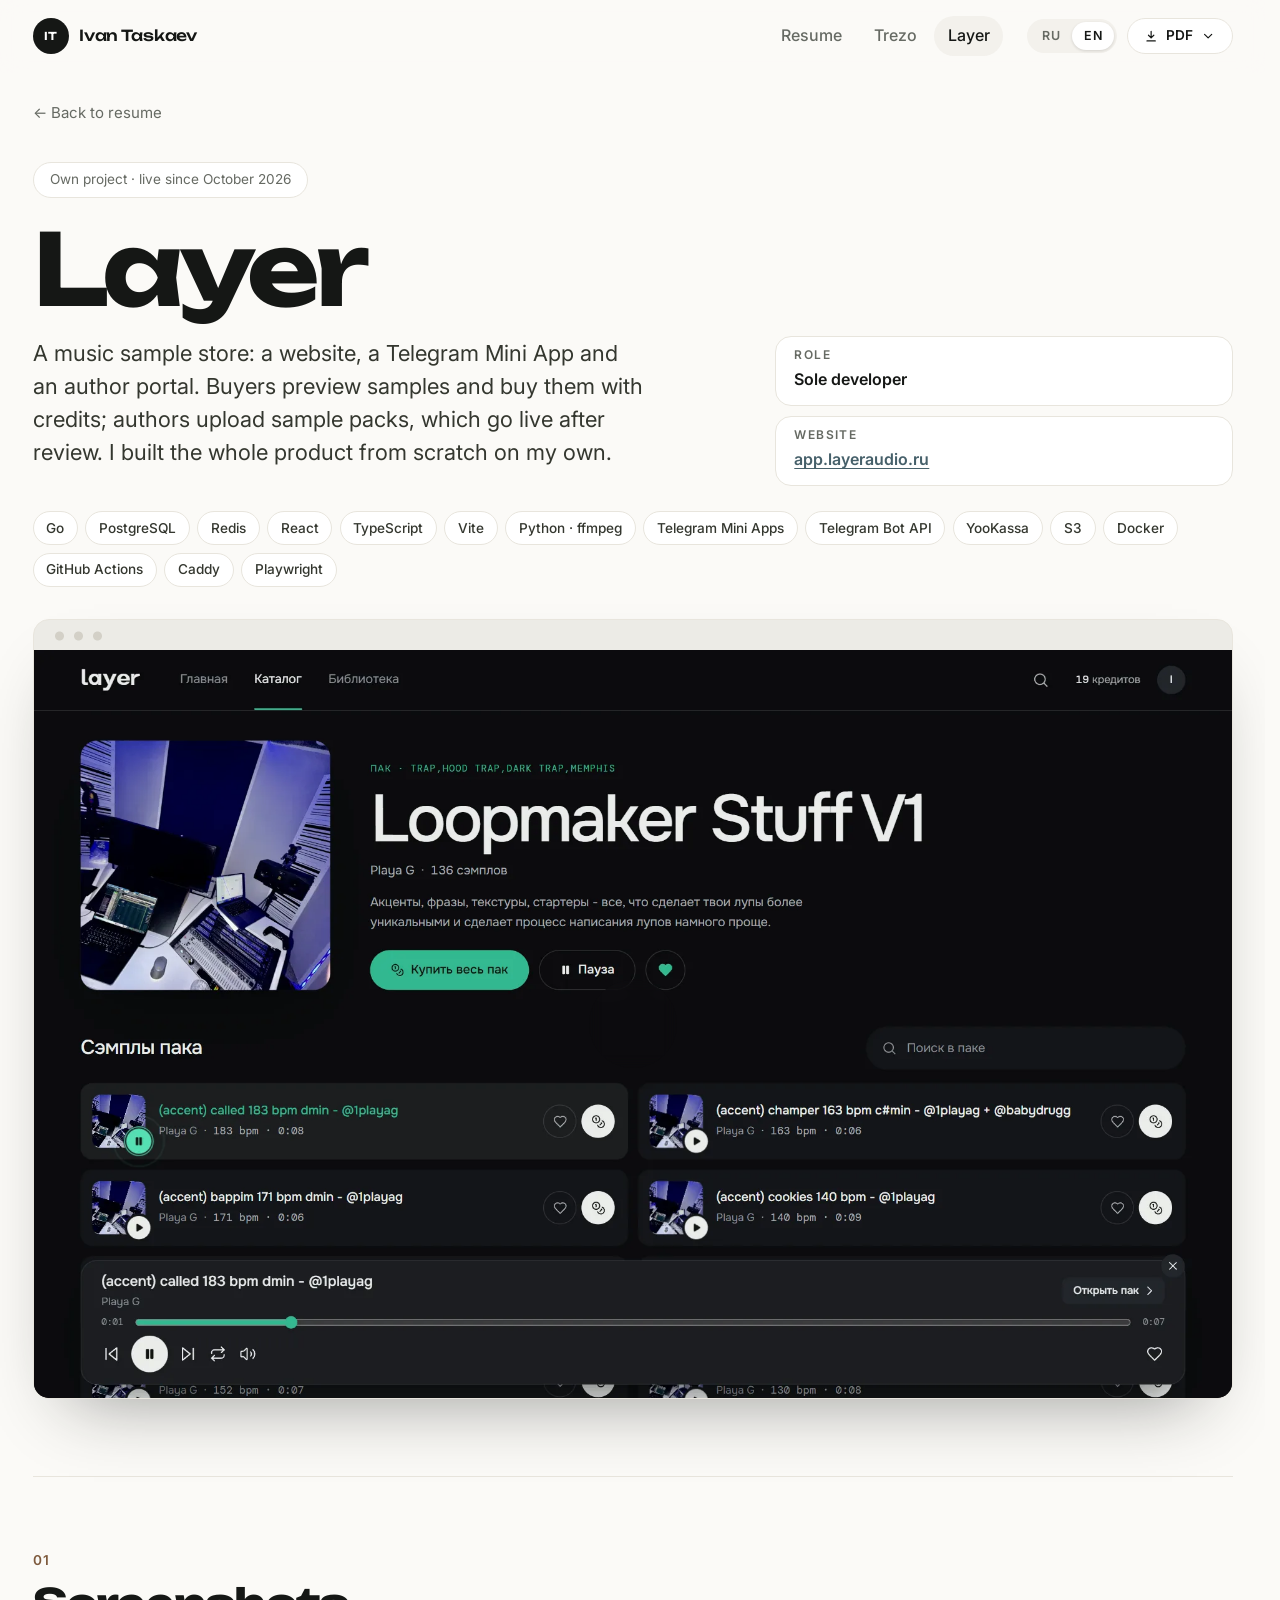
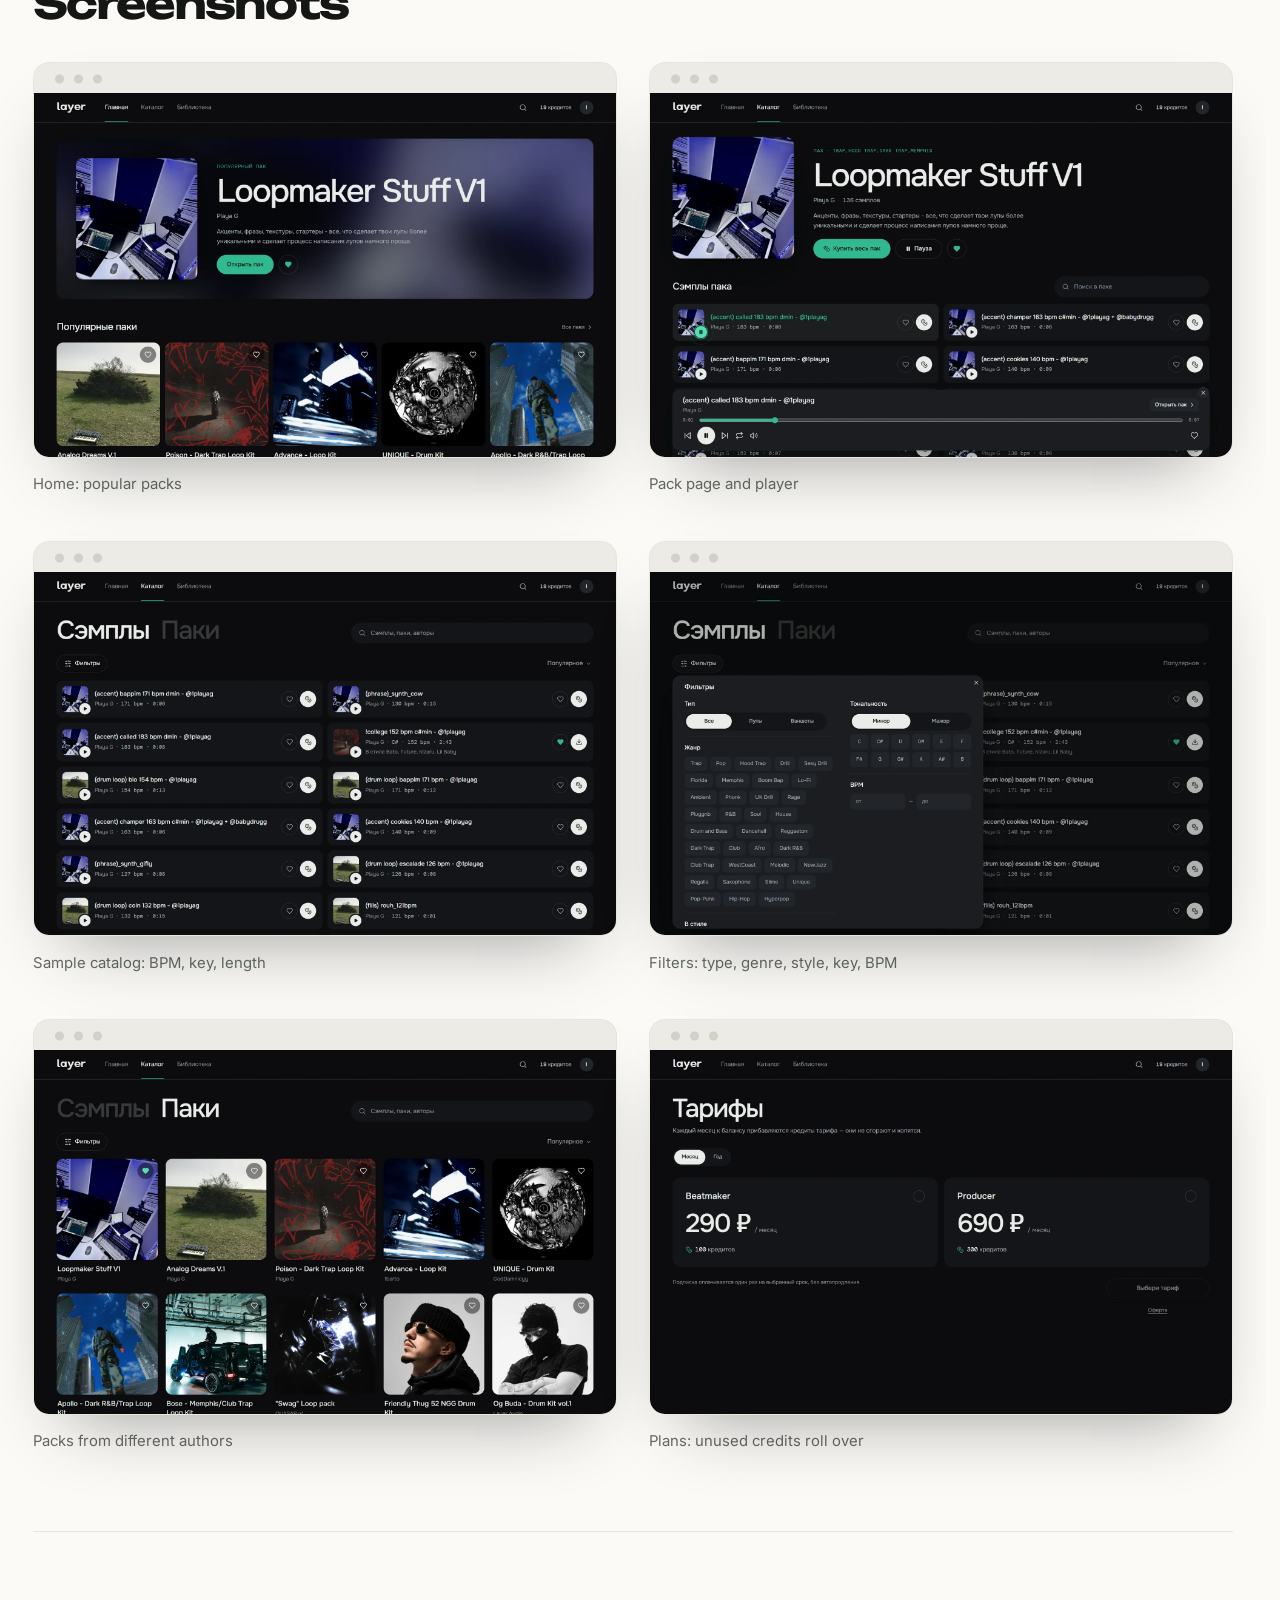
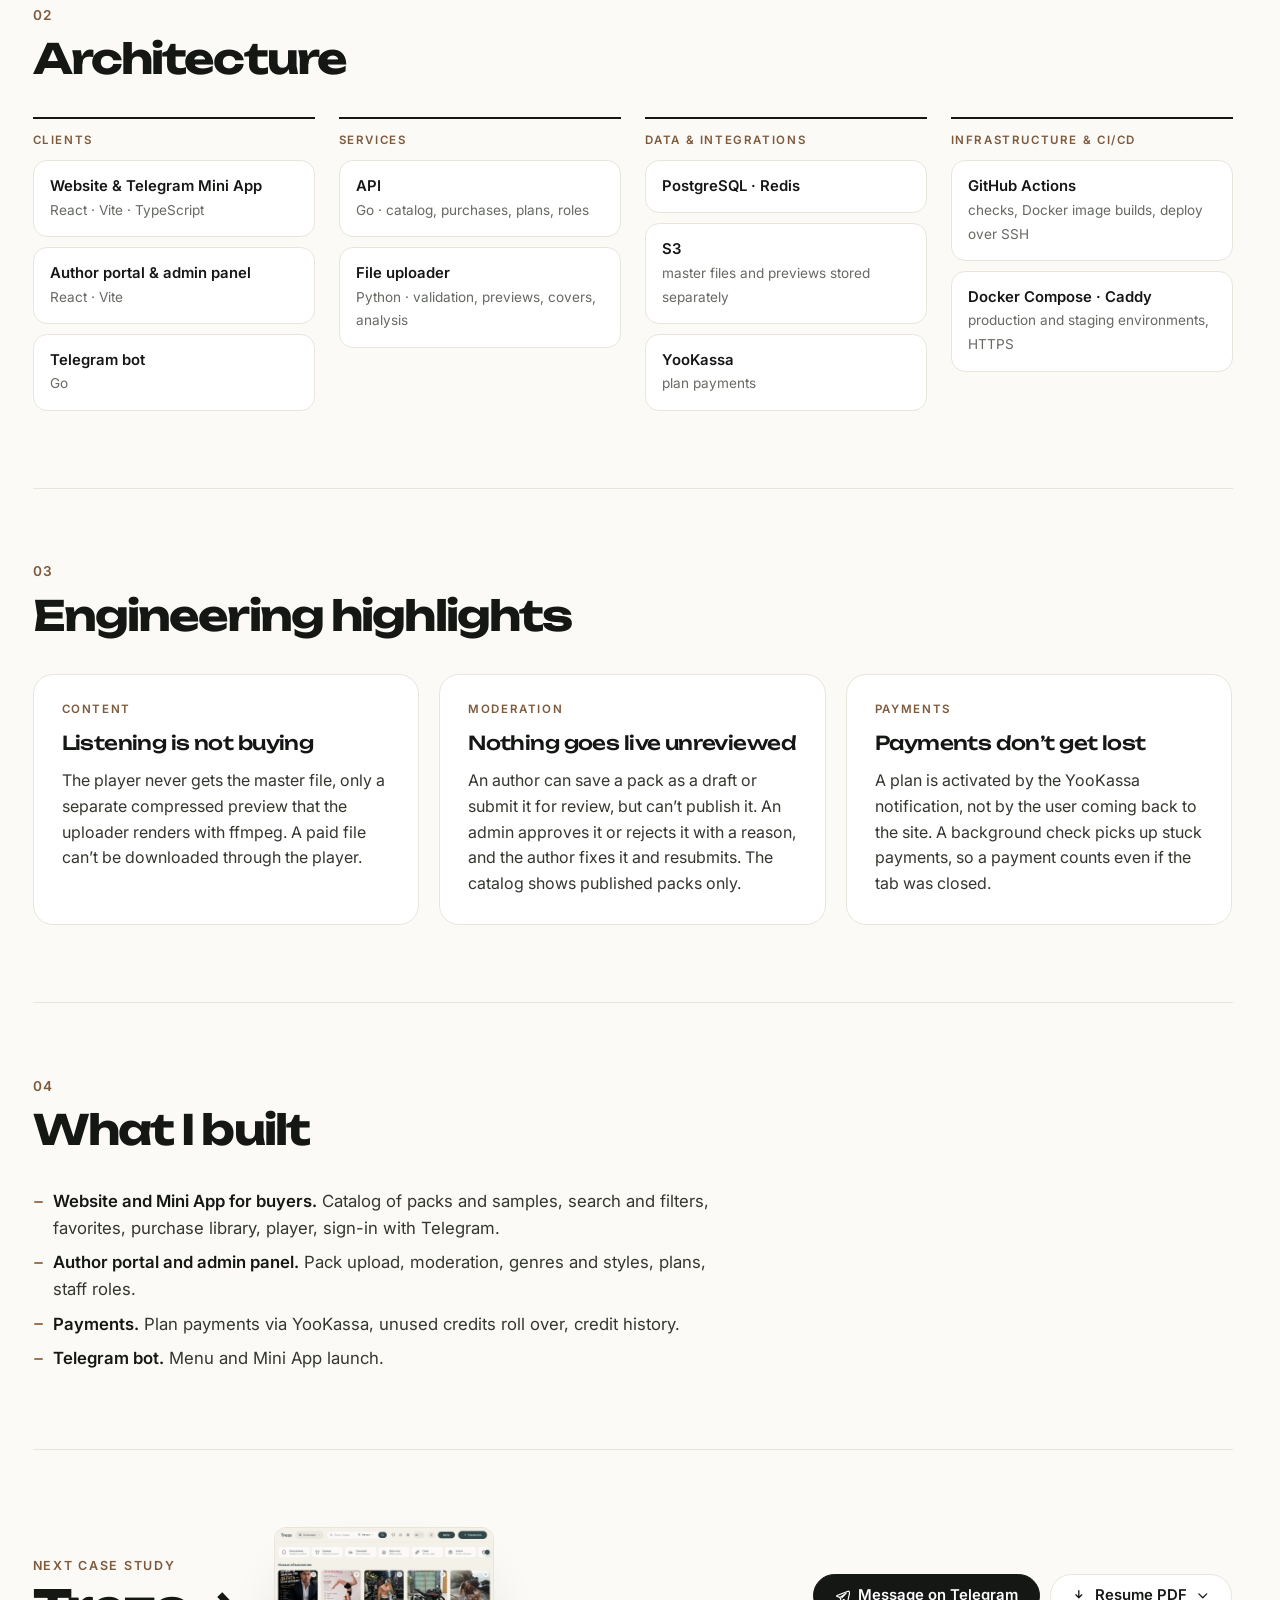
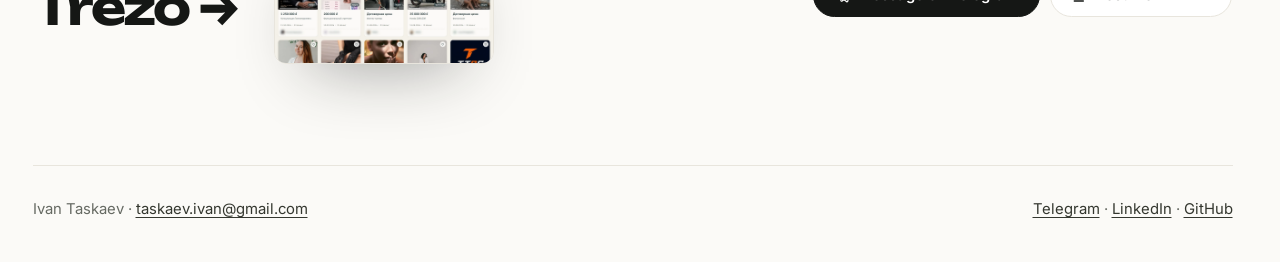
==== commit 8a05d2ff: "Update LinkedIn public URL across site and resumes" ====
--- a/layer/index.html
+++ b/layer/index.html
@@ -15,6 +15,15 @@
   <link rel="stylesheet" href="https://fonts.googleapis.com/css2?family=Unbounded:wght@500;600;700&family=Inter:wght@400;500;600;700&display=swap">
   <link rel="stylesheet" href="../assets/css/style.css">
   <script src="../assets/js/site.js"></script>
+  <link rel="canonical" href="https://ivan-taskaev.github.io/layer/">
+  <meta property="og:type" content="website">
+  <meta property="og:url" content="https://ivan-taskaev.github.io/layer/">
+  <meta property="og:title" content="Layer — Ivan Taskaev | Case Study">
+  <meta property="og:description" content="Music sample store: website, Telegram Mini App, author portal and payments.">
+  <meta property="og:image" content="https://ivan-taskaev.github.io/assets/img/layer/social.jpg">
+  <meta property="og:image:width" content="1200">
+  <meta property="og:image:height" content="750">
+  <meta name="twitter:card" content="summary_large_image">
 </head>
 <body>
 
@@ -235,7 +244,7 @@
 <footer class="footer">
   <div class="wrap wrap--wide footer__inner">
     <span><span lang="ru">Иван Таскаев</span><span lang="en">Ivan Taskaev</span> · <a href="mailto:taskaev.ivan@gmail.com">taskaev.ivan@gmail.com</a></span>
-    <span><a href="https://t.me/ivan_taskaev" target="_blank" rel="noopener">Telegram</a> · <a href="https://www.linkedin.com/in/ivan-taskaev-aa35792bb" target="_blank" rel="noopener">LinkedIn</a> · <a href="https://github.com/tlastione" target="_blank" rel="noopener">GitHub</a></span>
+    <span><a href="https://t.me/ivan_taskaev" target="_blank" rel="noopener">Telegram</a> · <a href="https://www.linkedin.com/in/ivan-taskaev" target="_blank" rel="noopener">LinkedIn</a> · <a href="https://github.com/ivan-taskaev" target="_blank" rel="noopener">GitHub</a></span>
   </div>
 </footer>
 
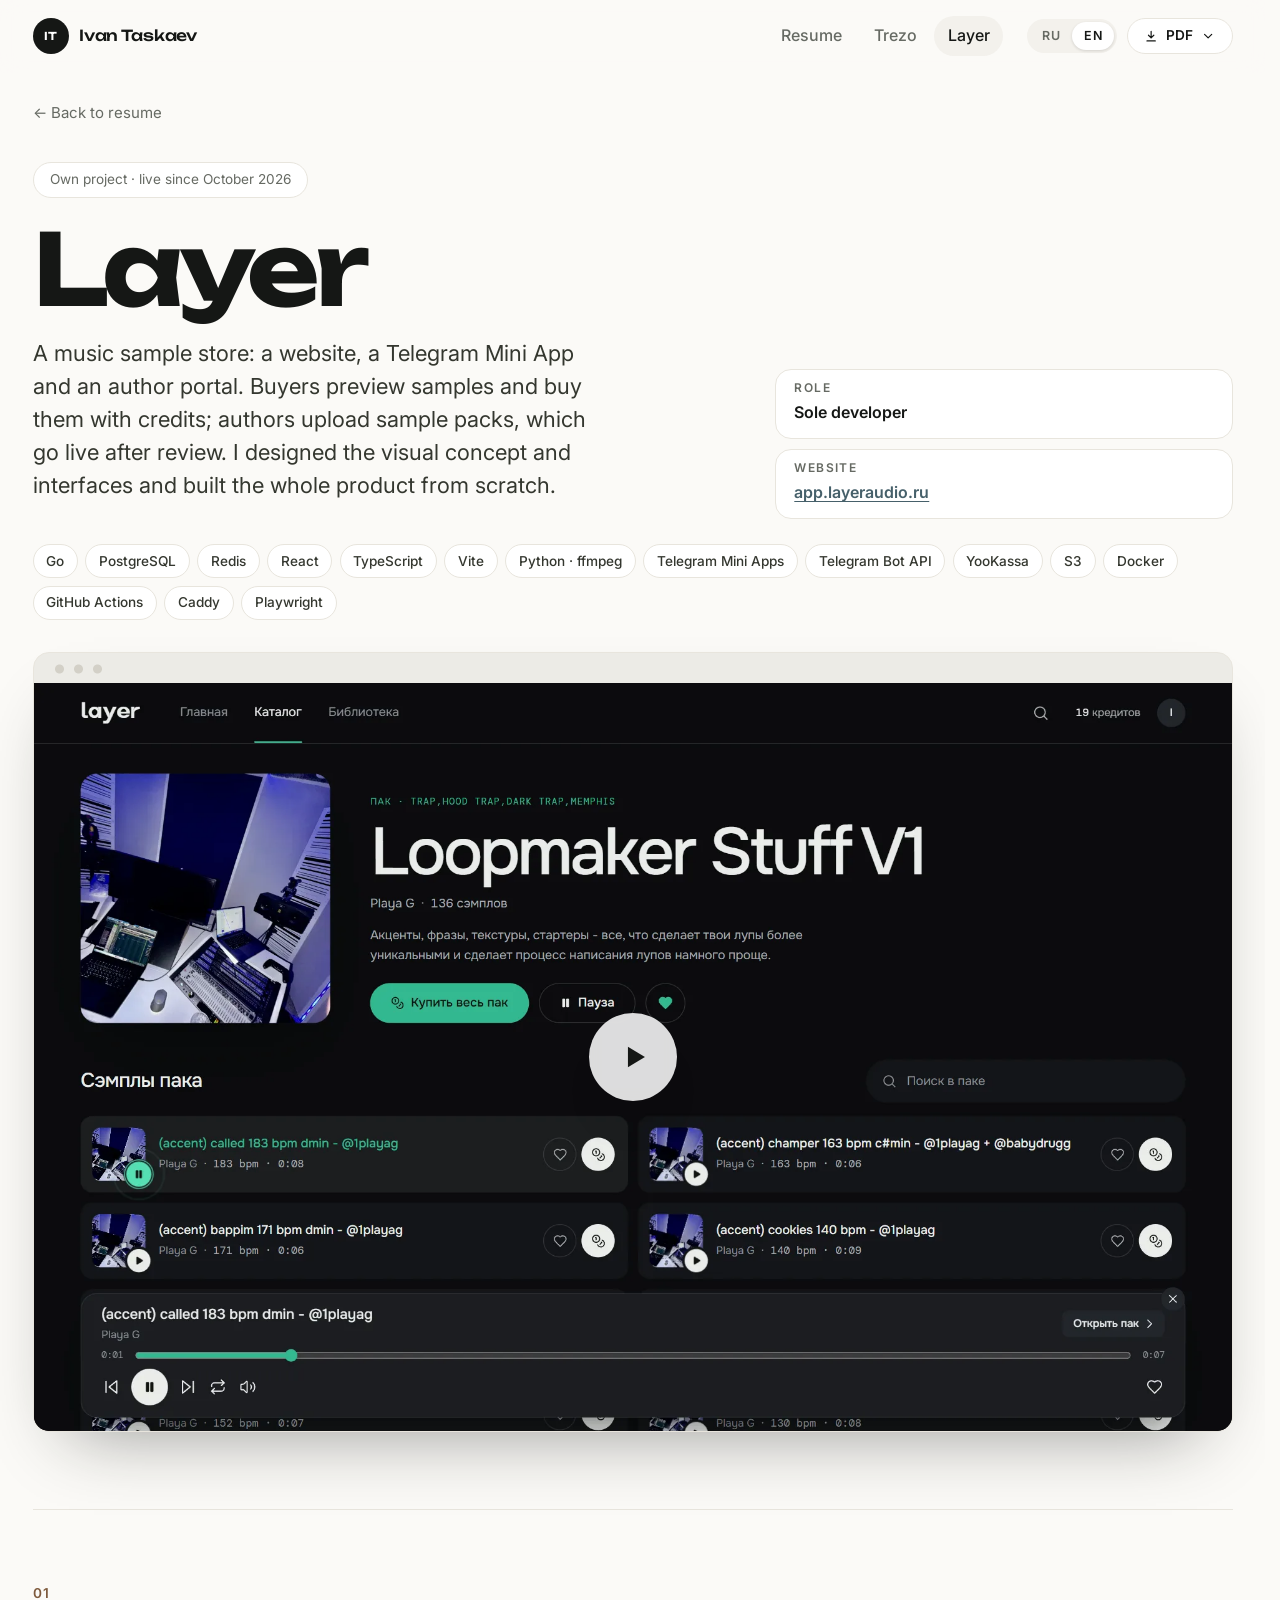
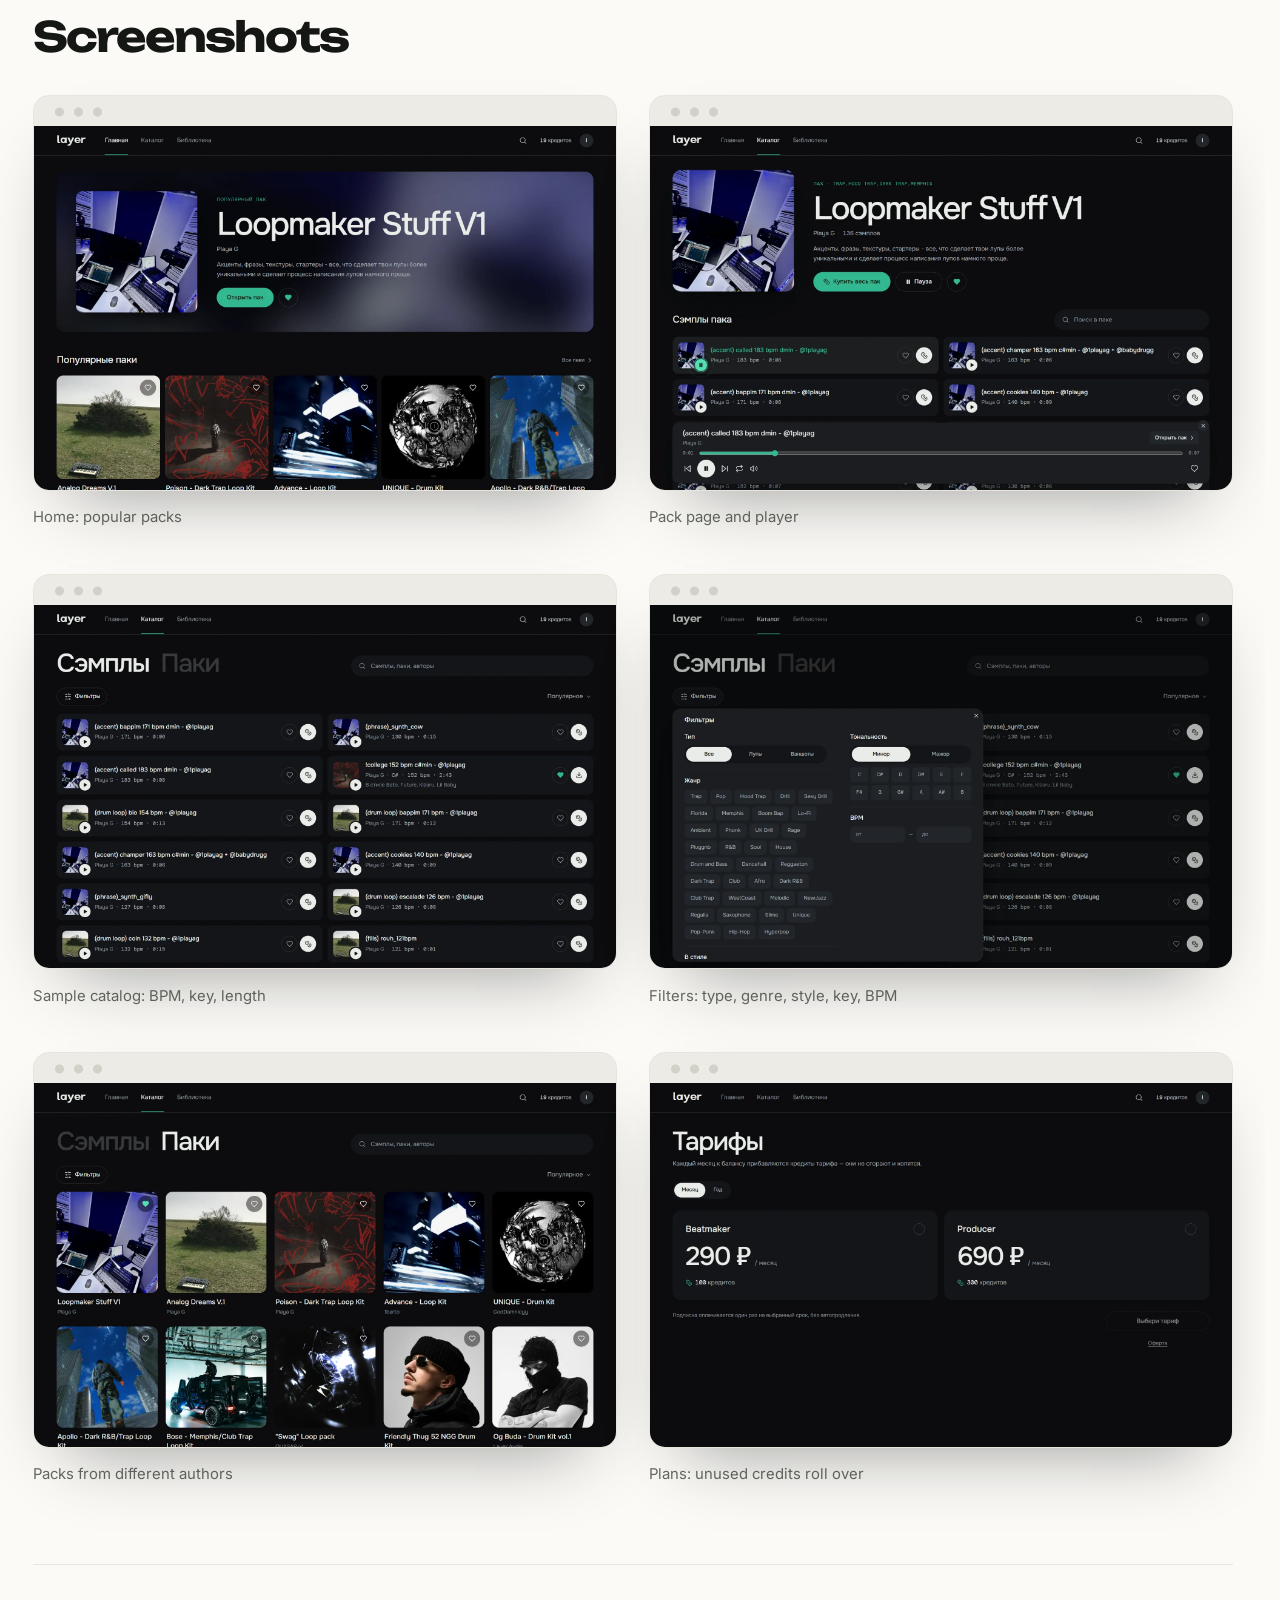
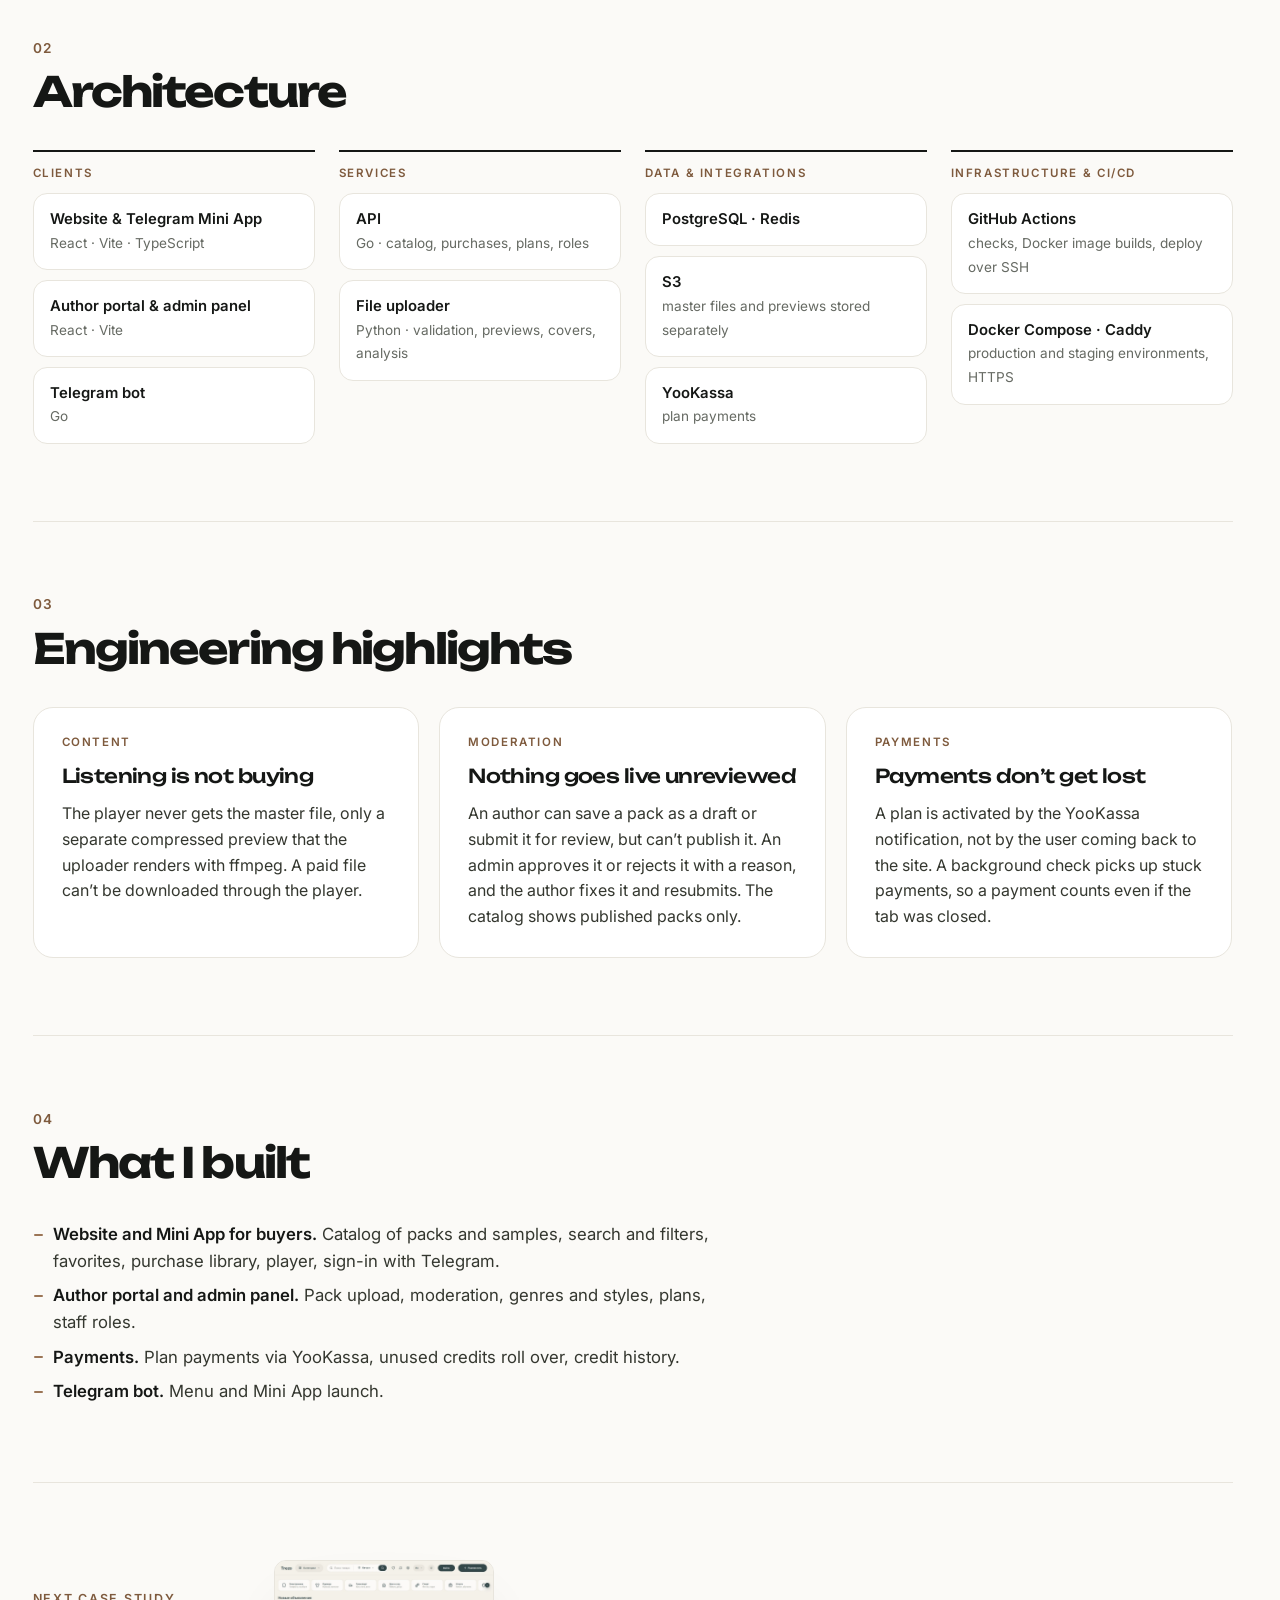
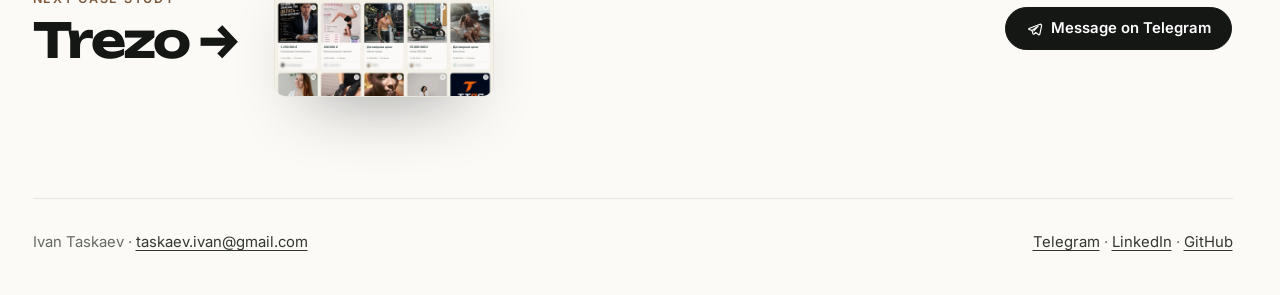
==== commit 0b02d122: "Simplify PDF actions and clarify design ownership and experience dates" ====
--- a/layer/index.html
+++ b/layer/index.html
@@ -1,252 +1,245 @@
-<!doctype html>
-<html lang="ru" data-lang="ru"
-      data-title-ru="Layer — кейс · Иван Таскаев"
-      data-title-en="Layer — case study · Ivan Taskaev">
-<head>
-  <meta charset="utf-8">
-  <meta name="viewport" content="width=device-width, initial-scale=1">
-  <meta name="color-scheme" content="light dark">
-  <meta name="theme-color" content="#fbfaf7" media="(prefers-color-scheme: light)">
-  <meta name="theme-color" content="#141513" media="(prefers-color-scheme: dark)">
-  <title>Layer — кейс · Иван Таскаев</title>
-  <meta name="description" content="Layer: магазин музыкальных сэмплов — сайт, Telegram Mini App и кабинет авторов. Go, Python, React, PostgreSQL, S3. Кейс Ивана Таскаева.">
-  <link rel="preconnect" href="https://fonts.googleapis.com">
-  <link rel="preconnect" href="https://fonts.gstatic.com" crossorigin>
-  <link rel="stylesheet" href="https://fonts.googleapis.com/css2?family=Unbounded:wght@500;600;700&family=Inter:wght@400;500;600;700&display=swap">
-  <link rel="stylesheet" href="../assets/css/style.css">
-  <script src="../assets/js/site.js"></script>
-  <link rel="canonical" href="https://ivan-taskaev.github.io/layer/">
-  <meta property="og:type" content="website">
-  <meta property="og:url" content="https://ivan-taskaev.github.io/layer/">
-  <meta property="og:title" content="Layer — Ivan Taskaev | Case Study">
-  <meta property="og:description" content="Music sample store: website, Telegram Mini App, author portal and payments.">
-  <meta property="og:image" content="https://ivan-taskaev.github.io/assets/img/layer/social.jpg">
-  <meta property="og:image:width" content="1200">
-  <meta property="og:image:height" content="750">
-  <meta name="twitter:card" content="summary_large_image">
-</head>
-<body>
-
-<svg width="0" height="0" style="position:absolute" aria-hidden="true">
-  <symbol id="i-download" viewBox="0 0 24 24" fill="none" stroke="currentColor" stroke-width="2" stroke-linecap="round" stroke-linejoin="round"><path d="M12 4v11m0 0 4.5-4.5M12 15l-4.5-4.5M5 20h14"/></symbol>
-  <symbol id="i-chevron" viewBox="0 0 24 24" fill="none" stroke="currentColor" stroke-width="2" stroke-linecap="round" stroke-linejoin="round"><path d="m6 9 6 6 6-6"/></symbol>
-  <symbol id="i-telegram" viewBox="0 0 24 24" fill="none" stroke="currentColor" stroke-width="1.8" stroke-linecap="round" stroke-linejoin="round"><path d="M21 4.6 3.1 11.5c-.8.3-.7 1.4.1 1.6l4.4 1.3 1.7 5.3c.2.7 1.1.9 1.6.4l2.5-2.4 4.6 3.4c.6.4 1.4.1 1.6-.6l3-13.6c.2-.9-.7-1.6-1.6-1.3Z"/><path d="m7.6 14.4 9.6-6.5-6.8 7.4"/></symbol>
-</svg>
-
-<header class="topbar">
-  <div class="wrap wrap--wide topbar__inner">
-    <a class="brand" href="../">
-      <span class="brand__mark" aria-hidden="true"><span lang="ru">ИТ</span><span lang="en">IT</span></span>
-      <span class="brand__name"><span lang="ru">Иван Таскаев</span><span lang="en">Ivan Taskaev</span></span>
-    </a>
-    <nav class="topnav">
-      <a href="../"><span lang="ru">Резюме</span><span lang="en">Resume</span></a>
-      <a href="../trezo/">Trezo</a>
-      <a href="../layer/" aria-current="page">Layer</a>
-    </nav>
-    <div class="topbar__actions">
-      <div class="lang-switch" role="group" aria-label="Язык / Language">
-        <button type="button" data-set-lang="ru" aria-pressed="true">RU</button>
-        <button type="button" data-set-lang="en" aria-pressed="false">EN</button>
-      </div>
-      <details class="pdf-menu pdf-menu--right">
-        <summary class="btn btn--small"><svg class="icon"><use href="#i-download"/></svg>PDF<svg class="icon pdf-menu__chevron"><use href="#i-chevron"/></svg></summary>
-        <div class="pdf-menu__list">
-          <div class="pdf-menu__label"><span lang="ru">Язык резюме</span><span lang="en">Resume language</span></div>
-          <a href="../assets/cv/ivan-taskaev-cv-ru.pdf" download>Русский<span>RU</span></a>
-          <a href="../assets/cv/ivan-taskaev-cv-en.pdf" download>English<span>EN</span></a>
-        </div>
-      </details>
-    </div>
-  </div>
-</header>
-
-<main class="wrap wrap--wide">
-  <a class="back" href="../"><span lang="ru">← К резюме</span><span lang="en">← Back to resume</span></a>
-
-  <section class="case-hero">
-    <div class="eyebrow"><span lang="ru">Собственный проект · запущен в октябре 2026</span><span lang="en">Own project · live since October 2026</span></div>
-    <h1>Layer</h1>
-    <p class="case-hero__lead" lang="ru">
-      Магазин музыкальных сэмплов: сайт, Telegram Mini App и кабинет авторов. Покупатели слушают превью
-      и покупают сэмплы за кредиты, авторы загружают паки — наборы сэмплов, — которые публикуются после проверки.
-      Я один с нуля разработал весь продукт.
-    </p>
-    <p class="case-hero__lead" lang="en">
-      A music sample store: a website, a Telegram Mini App and an author portal. Buyers preview samples
-      and buy them with credits; authors upload sample packs, which go live after review.
-      I built the whole product from scratch on my own.
-    </p>
-
-    <dl class="facts">
-      <div>
-        <dt><span lang="ru">Роль</span><span lang="en">Role</span></dt>
-        <dd><span lang="ru">Единственный разработчик</span><span lang="en">Sole developer</span></dd>
-      </div>
-      <div>
-        <dt><span lang="ru">Сайт</span><span lang="en">Website</span></dt>
-        <dd><a href="https://app.layeraudio.ru" target="_blank" rel="noopener">app.layeraudio.ru</a></dd>
-      </div>
-    </dl>
-
-    <ul class="chips" aria-label="Stack">
-      <li>Go</li><li>PostgreSQL</li><li>Redis</li><li>React</li><li>TypeScript</li><li>Vite</li>
-      <li>Python · ffmpeg</li><li>Telegram Mini Apps</li><li>Telegram Bot API</li><li>YooKassa</li>
-      <li>S3</li><li>Docker</li><li>GitHub Actions</li><li>Caddy</li><li>Playwright</li>
-    </ul>
-  </section>
-
-  <section class="section section--video" data-label-ru="Демо" data-label-en="Demo" aria-label="Демо">
-    <div class="video" style="view-transition-name: layer-cover">
-      <video controls muted playsinline preload="metadata" width="1920" height="1200" poster="../assets/img/layer/player.webp">
-        <source src="../assets/video/layer-demo.webm" type="video/webm">
-      </video>
-    </div>
-  </section>
-
-  <section class="section" aria-labelledby="screens">
-    <h2 class="section__title" id="screens"><span lang="ru">Скриншоты</span><span lang="en">Screenshots</span></h2>
-    <div class="gallery">
-      <figure class="shot">
-        <div class="shot__frame">
-          <img src="../assets/img/layer/home.webp" width="1920" height="1200" decoding="async" alt="Главная Layer с популярными паками">
-          <div class="placeholder"><b>home.webp</b></div>
-        </div>
-        <figcaption><span lang="ru">Главная: популярные паки</span><span lang="en">Home: popular packs</span></figcaption>
-      </figure>
-      <figure class="shot">
-        <div class="shot__frame">
-          <img src="../assets/img/layer/player.webp" width="1920" height="1200" decoding="async" alt="Страница пака с играющим сэмплом и плеером">
-          <div class="placeholder"><b>player.webp</b></div>
-        </div>
-        <figcaption><span lang="ru">Страница пака и плеер</span><span lang="en">Pack page and player</span></figcaption>
-      </figure>
-      <figure class="shot">
-        <div class="shot__frame">
-          <img src="../assets/img/layer/samples.webp" width="1920" height="1200" decoding="async" alt="Каталог сэмплов с BPM, тональностью и длительностью">
-          <div class="placeholder"><b>samples.webp</b></div>
-        </div>
-        <figcaption><span lang="ru">Каталог сэмплов: BPM, тональность, длительность</span><span lang="en">Sample catalog: BPM, key, length</span></figcaption>
-      </figure>
-      <figure class="shot">
-        <div class="shot__frame">
-          <img src="../assets/img/layer/filters.webp" width="1920" height="1200" decoding="async" alt="Фильтры: тип, жанр, стиль, тональность, BPM">
-          <div class="placeholder"><b>filters.webp</b></div>
-        </div>
-        <figcaption><span lang="ru">Фильтры: тип, жанр, стиль, тональность, BPM</span><span lang="en">Filters: type, genre, style, key, BPM</span></figcaption>
-      </figure>
-      <figure class="shot">
-        <div class="shot__frame">
-          <img src="../assets/img/layer/packs.webp" width="1920" height="1200" decoding="async" alt="Каталог паков">
-          <div class="placeholder"><b>packs.webp</b></div>
-        </div>
-        <figcaption><span lang="ru">Паки от разных авторов</span><span lang="en">Packs from different authors</span></figcaption>
-      </figure>
-      <figure class="shot">
-        <div class="shot__frame">
-          <img src="../assets/img/layer/subscribe.webp" width="1920" height="1200" decoding="async" alt="Тарифы с кредитами">
-          <div class="placeholder"><b>subscribe.webp</b></div>
-        </div>
-        <figcaption><span lang="ru">Тарифы: кредиты не сгорают</span><span lang="en">Plans: unused credits roll over</span></figcaption>
-      </figure>
-    </div>
-  </section>
-
-  <section class="section" aria-labelledby="arch">
-    <h2 class="section__title" id="arch"><span lang="ru">Архитектура</span><span lang="en">Architecture</span></h2>
-    <div class="arch">
-      <div class="arch__col">
-        <div class="arch__title"><span lang="ru">Клиенты</span><span lang="en">Clients</span></div>
-        <div class="arch__box"><b><span lang="ru">Сайт и Telegram Mini App</span><span lang="en">Website &amp; Telegram Mini App</span></b><span>React · Vite · TypeScript</span></div>
-        <div class="arch__box"><b><span lang="ru">Кабинет авторов и админка</span><span lang="en">Author portal &amp; admin panel</span></b><span>React · Vite</span></div>
-        <div class="arch__box"><b><span lang="ru">Telegram-бот</span><span lang="en">Telegram bot</span></b><span>Go</span></div>
-      </div>
-      <div class="arch__col">
-        <div class="arch__title"><span lang="ru">Сервисы</span><span lang="en">Services</span></div>
-        <div class="arch__box"><b>API</b><span lang="ru">Go · каталог, покупки, тарифы, роли</span><span lang="en">Go · catalog, purchases, plans, roles</span></div>
-        <div class="arch__box"><b><span lang="ru">Загрузчик файлов</span><span lang="en">File uploader</span></b><span lang="ru">Python · проверка, превью, обложки, анализ</span><span lang="en">Python · validation, previews, covers, analysis</span></div>
-      </div>
-      <div class="arch__col">
-        <div class="arch__title"><span lang="ru">Данные и интеграции</span><span lang="en">Data &amp; integrations</span></div>
-        <div class="arch__box"><b>PostgreSQL · Redis</b></div>
-        <div class="arch__box"><b>S3</b><span lang="ru">мастер-файлы и превью отдельно</span><span lang="en">master files and previews stored separately</span></div>
-        <div class="arch__box"><b>YooKassa</b><span lang="ru">оплата тарифов</span><span lang="en">plan payments</span></div>
-      </div>
-      <div class="arch__col">
-        <div class="arch__title"><span lang="ru">Инфраструктура и CI/CD</span><span lang="en">Infrastructure &amp; CI/CD</span></div>
-        <div class="arch__box"><b>GitHub Actions</b><span lang="ru">проверки, сборка Docker-образов, деплой по SSH</span><span lang="en">checks, Docker image builds, deploy over SSH</span></div>
-        <div class="arch__box"><b>Docker Compose · Caddy</b><span lang="ru">продакшен и staging-окружение, HTTPS</span><span lang="en">production and staging environments, HTTPS</span></div>
-      </div>
-    </div>
-  </section>
-
-  <section class="section" aria-labelledby="highlights">
-    <h2 class="section__title" id="highlights"><span lang="ru">Ключевые решения</span><span lang="en">Engineering highlights</span></h2>
-    <div class="highlights highlights--3">
-      <article class="highlight">
-        <div class="highlight__tag"><span lang="ru">Контент</span><span lang="en">Content</span></div>
-        <h3><span lang="ru">Прослушивание не заменяет покупку</span><span lang="en">Listening is not buying</span></h3>
-        <div lang="ru"><p>Плеер получает не мастер-файл, а отдельное сжатое превью: загрузчик делает его через ffmpeg при приёме сэмпла. Платный файл нельзя скачать через прослушивание.</p></div>
-        <div lang="en"><p>The player never gets the master file, only a separate compressed preview that the uploader renders with ffmpeg. A paid file can’t be downloaded through the player.</p></div>
-      </article>
-      <article class="highlight">
-        <div class="highlight__tag"><span lang="ru">Модерация</span><span lang="en">Moderation</span></div>
-        <h3><span lang="ru">В магазин — только после проверки</span><span lang="en">Nothing goes live unreviewed</span></h3>
-        <div lang="ru"><p>Автор может сохранить пак как черновик или отправить на проверку, но опубликовать сам не может. Администратор одобряет пак или отклоняет с причиной, автор дорабатывает и отправляет снова. Каталог показывает только опубликованное.</p></div>
-        <div lang="en"><p>An author can save a pack as a draft or submit it for review, but can’t publish it. An admin approves it or rejects it with a reason, and the author fixes it and resubmits. The catalog shows published packs only.</p></div>
-      </article>
-      <article class="highlight">
-        <div class="highlight__tag"><span lang="ru">Платежи</span><span lang="en">Payments</span></div>
-        <h3><span lang="ru">Оплата не теряется</span><span lang="en">Payments don’t get lost</span></h3>
-        <div lang="ru"><p>Тариф активируется по уведомлению YooKassa, а не по возврату пользователя на сайт. Фоновая сверка находит зависшие платежи, поэтому оплата засчитывается, даже если вкладку закрыли.</p></div>
-        <div lang="en"><p>A plan is activated by the YooKassa notification, not by the user coming back to the site. A background check picks up stuck payments, so a payment counts even if the tab was closed.</p></div>
-      </article>
-    </div>
-  </section>
-
-  <section class="section prose" aria-labelledby="did">
-    <h2 class="section__title" id="did"><span lang="ru">Что я сделал</span><span lang="en">What I built</span></h2>
-    <ul class="list" lang="ru">
-      <li><b>Сайт и Mini App для покупателей.</b> Каталог паков и сэмплов, поиск и фильтры, избранное, библиотека покупок, плеер, вход через Telegram.</li>
-      <li><b>Кабинет авторов и админка.</b> Загрузка паков, модерация, жанры и стили, тарифы, роли сотрудников.</li>
-      <li><b>Платежи.</b> Оплата тарифов через YooKassa, кредиты не сгорают, история начислений.</li>
-      <li><b>Telegram-бот.</b> Меню и запуск Mini App.</li>
-    </ul>
-    <ul class="list" lang="en">
-      <li><b>Website and Mini App for buyers.</b> Catalog of packs and samples, search and filters, favorites, purchase library, player, sign-in with Telegram.</li>
-      <li><b>Author portal and admin panel.</b> Pack upload, moderation, genres and styles, plans, staff roles.</li>
-      <li><b>Payments.</b> Plan payments via YooKassa, unused credits roll over, credit history.</li>
-      <li><b>Telegram bot.</b> Menu and Mini App launch.</li>
-    </ul>
-  </section>
-  <section class="next">
-    <a class="next__link" href="../trezo/">
-      <span class="next__text">
-        <span class="next__label"><span lang="ru">Следующий кейс</span><span lang="en">Next case study</span></span>
-        <span class="next__title">Trezo →</span>
-      </span>
-      <img class="next__thumb" src="../assets/img/trezo/home.webp" alt="" width="1920" height="1200" loading="lazy">
-    </a>
-    <div class="next__actions">
-      <a class="btn btn--primary" href="https://t.me/ivan_taskaev" target="_blank" rel="noopener"><svg class="icon"><use href="#i-telegram"/></svg><span lang="ru">Написать в Telegram</span><span lang="en">Message on Telegram</span></a>
-      <details class="pdf-menu pdf-menu--right">
-        <summary class="btn"><svg class="icon"><use href="#i-download"/></svg><span lang="ru">Резюме PDF</span><span lang="en">Resume PDF</span><svg class="icon pdf-menu__chevron"><use href="#i-chevron"/></svg></summary>
-        <div class="pdf-menu__list">
-          <div class="pdf-menu__label"><span lang="ru">Язык резюме</span><span lang="en">Resume language</span></div>
-          <a href="../assets/cv/ivan-taskaev-cv-ru.pdf" download>Русский<span>RU</span></a>
-          <a href="../assets/cv/ivan-taskaev-cv-en.pdf" download>English<span>EN</span></a>
-        </div>
-      </details>
-    </div>
-  </section>
-</main>
-
-<footer class="footer">
-  <div class="wrap wrap--wide footer__inner">
-    <span><span lang="ru">Иван Таскаев</span><span lang="en">Ivan Taskaev</span> · <a href="mailto:taskaev.ivan@gmail.com">taskaev.ivan@gmail.com</a></span>
-    <span><a href="https://t.me/ivan_taskaev" target="_blank" rel="noopener">Telegram</a> · <a href="https://www.linkedin.com/in/ivan-taskaev" target="_blank" rel="noopener">LinkedIn</a> · <a href="https://github.com/ivan-taskaev" target="_blank" rel="noopener">GitHub</a></span>
-  </div>
-</footer>
-
-</body>
-</html>
+<!doctype html>
+<html lang="ru" data-lang="ru"
+      data-title-ru="Layer — кейс · Иван Таскаев"
+      data-title-en="Layer — case study · Ivan Taskaev">
+<head>
+  <meta charset="utf-8">
+  <meta name="viewport" content="width=device-width, initial-scale=1">
+  <meta name="color-scheme" content="light dark">
+  <meta name="theme-color" content="#fbfaf7" media="(prefers-color-scheme: light)">
+  <meta name="theme-color" content="#141513" media="(prefers-color-scheme: dark)">
+  <title>Layer — кейс · Иван Таскаев</title>
+  <meta name="description" content="Layer: магазин музыкальных сэмплов — сайт, Telegram Mini App и кабинет авторов. Go, Python, React, PostgreSQL, S3. Кейс Ивана Таскаева.">
+  <link rel="preconnect" href="https://fonts.googleapis.com">
+  <link rel="preconnect" href="https://fonts.gstatic.com" crossorigin>
+  <link rel="stylesheet" href="https://fonts.googleapis.com/css2?family=Unbounded:wght@500;600;700&family=Inter:wght@400;500;600;700&display=swap">
+  <link rel="stylesheet" href="../assets/css/style.css">
+  <script src="../assets/js/site.js"></script>
+  <link rel="canonical" href="https://ivan-taskaev.github.io/layer/">
+  <meta property="og:type" content="website">
+  <meta property="og:url" content="https://ivan-taskaev.github.io/layer/">
+  <meta property="og:title" content="Layer — Ivan Taskaev | Case Study">
+  <meta property="og:description" content="Music sample store: website, Telegram Mini App, author portal and payments.">
+  <meta property="og:image" content="https://ivan-taskaev.github.io/assets/img/layer/social.jpg">
+  <meta property="og:image:width" content="1200">
+  <meta property="og:image:height" content="750">
+  <meta name="twitter:card" content="summary_large_image">
+</head>
+<body>
+
+<svg width="0" height="0" style="position:absolute" aria-hidden="true">
+  <symbol id="i-download" viewBox="0 0 24 24" fill="none" stroke="currentColor" stroke-width="2" stroke-linecap="round" stroke-linejoin="round"><path d="M12 4v11m0 0 4.5-4.5M12 15l-4.5-4.5M5 20h14"/></symbol>
+  <symbol id="i-chevron" viewBox="0 0 24 24" fill="none" stroke="currentColor" stroke-width="2" stroke-linecap="round" stroke-linejoin="round"><path d="m6 9 6 6 6-6"/></symbol>
+  <symbol id="i-telegram" viewBox="0 0 24 24" fill="none" stroke="currentColor" stroke-width="1.8" stroke-linecap="round" stroke-linejoin="round"><path d="M21 4.6 3.1 11.5c-.8.3-.7 1.4.1 1.6l4.4 1.3 1.7 5.3c.2.7 1.1.9 1.6.4l2.5-2.4 4.6 3.4c.6.4 1.4.1 1.6-.6l3-13.6c.2-.9-.7-1.6-1.6-1.3Z"/><path d="m7.6 14.4 9.6-6.5-6.8 7.4"/></symbol>
+</svg>
+
+<header class="topbar">
+  <div class="wrap wrap--wide topbar__inner">
+    <a class="brand" href="../">
+      <span class="brand__mark" aria-hidden="true"><span lang="ru">ИТ</span><span lang="en">IT</span></span>
+      <span class="brand__name"><span lang="ru">Иван Таскаев</span><span lang="en">Ivan Taskaev</span></span>
+    </a>
+    <nav class="topnav">
+      <a href="../"><span lang="ru">Резюме</span><span lang="en">Resume</span></a>
+      <a href="../trezo/">Trezo</a>
+      <a href="../layer/" aria-current="page">Layer</a>
+    </nav>
+    <div class="topbar__actions">
+      <div class="lang-switch" role="group" aria-label="Язык / Language">
+        <button type="button" data-set-lang="ru" aria-pressed="true">RU</button>
+        <button type="button" data-set-lang="en" aria-pressed="false">EN</button>
+      </div>
+      <details class="pdf-menu pdf-menu--right">
+        <summary class="btn btn--small"><svg class="icon"><use href="#i-download"/></svg>PDF<svg class="icon pdf-menu__chevron"><use href="#i-chevron"/></svg></summary>
+        <div class="pdf-menu__list">
+          <div class="pdf-menu__label"><span lang="ru">Язык резюме</span><span lang="en">Resume language</span></div>
+          <a href="../assets/cv/ivan-taskaev-cv-ru.pdf" download>Русский<span>RU</span></a>
+          <a href="../assets/cv/ivan-taskaev-cv-en.pdf" download>English<span>EN</span></a>
+        </div>
+      </details>
+    </div>
+  </div>
+</header>
+
+<main class="wrap wrap--wide">
+  <a class="back" href="../"><span lang="ru">← К резюме</span><span lang="en">← Back to resume</span></a>
+
+  <section class="case-hero">
+    <div class="eyebrow"><span lang="ru">Собственный проект · запущен в октябре 2026</span><span lang="en">Own project · live since October 2026</span></div>
+    <h1>Layer</h1>
+    <p class="case-hero__lead" lang="ru">
+      Магазин музыкальных сэмплов: сайт, Telegram Mini App и кабинет авторов. Покупатели слушают превью
+      и покупают сэмплы за кредиты, авторы загружают паки — наборы сэмплов, — которые публикуются после проверки.
+      Я разработал визуальную концепцию, интерфейсы и весь продукт с нуля.
+    </p>
+    <p class="case-hero__lead" lang="en">
+      A music sample store: a website, a Telegram Mini App and an author portal. Buyers preview samples
+      and buy them with credits; authors upload sample packs, which go live after review.
+      I designed the visual concept and interfaces and built the whole product from scratch.
+    </p>
+
+    <dl class="facts">
+      <div>
+        <dt><span lang="ru">Роль</span><span lang="en">Role</span></dt>
+        <dd><span lang="ru">Единственный разработчик</span><span lang="en">Sole developer</span></dd>
+      </div>
+      <div>
+        <dt><span lang="ru">Сайт</span><span lang="en">Website</span></dt>
+        <dd><a href="https://app.layeraudio.ru" target="_blank" rel="noopener">app.layeraudio.ru</a></dd>
+      </div>
+    </dl>
+
+    <ul class="chips" aria-label="Stack">
+      <li>Go</li><li>PostgreSQL</li><li>Redis</li><li>React</li><li>TypeScript</li><li>Vite</li>
+      <li>Python · ffmpeg</li><li>Telegram Mini Apps</li><li>Telegram Bot API</li><li>YooKassa</li>
+      <li>S3</li><li>Docker</li><li>GitHub Actions</li><li>Caddy</li><li>Playwright</li>
+    </ul>
+  </section>
+
+  <section class="section section--video" data-label-ru="Демо" data-label-en="Demo" aria-label="Демо">
+    <div class="video" style="view-transition-name: layer-cover">
+      <video controls muted playsinline preload="metadata" width="1920" height="1200" poster="../assets/img/layer/player.webp">
+        <source src="../assets/video/layer-demo.webm" type="video/webm">
+      </video>
+    </div>
+  </section>
+
+  <section class="section" aria-labelledby="screens">
+    <h2 class="section__title" id="screens"><span lang="ru">Скриншоты</span><span lang="en">Screenshots</span></h2>
+    <div class="gallery">
+      <figure class="shot">
+        <div class="shot__frame">
+          <img src="../assets/img/layer/home.webp" width="1920" height="1200" decoding="async" alt="Главная Layer с популярными паками">
+          <div class="placeholder"><b>home.webp</b></div>
+        </div>
+        <figcaption><span lang="ru">Главная: популярные паки</span><span lang="en">Home: popular packs</span></figcaption>
+      </figure>
+      <figure class="shot">
+        <div class="shot__frame">
+          <img src="../assets/img/layer/player.webp" width="1920" height="1200" decoding="async" alt="Страница пака с играющим сэмплом и плеером">
+          <div class="placeholder"><b>player.webp</b></div>
+        </div>
+        <figcaption><span lang="ru">Страница пака и плеер</span><span lang="en">Pack page and player</span></figcaption>
+      </figure>
+      <figure class="shot">
+        <div class="shot__frame">
+          <img src="../assets/img/layer/samples.webp" width="1920" height="1200" decoding="async" alt="Каталог сэмплов с BPM, тональностью и длительностью">
+          <div class="placeholder"><b>samples.webp</b></div>
+        </div>
+        <figcaption><span lang="ru">Каталог сэмплов: BPM, тональность, длительность</span><span lang="en">Sample catalog: BPM, key, length</span></figcaption>
+      </figure>
+      <figure class="shot">
+        <div class="shot__frame">
+          <img src="../assets/img/layer/filters.webp" width="1920" height="1200" decoding="async" alt="Фильтры: тип, жанр, стиль, тональность, BPM">
+          <div class="placeholder"><b>filters.webp</b></div>
+        </div>
+        <figcaption><span lang="ru">Фильтры: тип, жанр, стиль, тональность, BPM</span><span lang="en">Filters: type, genre, style, key, BPM</span></figcaption>
+      </figure>
+      <figure class="shot">
+        <div class="shot__frame">
+          <img src="../assets/img/layer/packs.webp" width="1920" height="1200" decoding="async" alt="Каталог паков">
+          <div class="placeholder"><b>packs.webp</b></div>
+        </div>
+        <figcaption><span lang="ru">Паки от разных авторов</span><span lang="en">Packs from different authors</span></figcaption>
+      </figure>
+      <figure class="shot">
+        <div class="shot__frame">
+          <img src="../assets/img/layer/subscribe.webp" width="1920" height="1200" decoding="async" alt="Тарифы с кредитами">
+          <div class="placeholder"><b>subscribe.webp</b></div>
+        </div>
+        <figcaption><span lang="ru">Тарифы: кредиты не сгорают</span><span lang="en">Plans: unused credits roll over</span></figcaption>
+      </figure>
+    </div>
+  </section>
+
+  <section class="section" aria-labelledby="arch">
+    <h2 class="section__title" id="arch"><span lang="ru">Архитектура</span><span lang="en">Architecture</span></h2>
+    <div class="arch">
+      <div class="arch__col">
+        <div class="arch__title"><span lang="ru">Клиенты</span><span lang="en">Clients</span></div>
+        <div class="arch__box"><b><span lang="ru">Сайт и Telegram Mini App</span><span lang="en">Website &amp; Telegram Mini App</span></b><span>React · Vite · TypeScript</span></div>
+        <div class="arch__box"><b><span lang="ru">Кабинет авторов и админка</span><span lang="en">Author portal &amp; admin panel</span></b><span>React · Vite</span></div>
+        <div class="arch__box"><b><span lang="ru">Telegram-бот</span><span lang="en">Telegram bot</span></b><span>Go</span></div>
+      </div>
+      <div class="arch__col">
+        <div class="arch__title"><span lang="ru">Сервисы</span><span lang="en">Services</span></div>
+        <div class="arch__box"><b>API</b><span lang="ru">Go · каталог, покупки, тарифы, роли</span><span lang="en">Go · catalog, purchases, plans, roles</span></div>
+        <div class="arch__box"><b><span lang="ru">Загрузчик файлов</span><span lang="en">File uploader</span></b><span lang="ru">Python · проверка, превью, обложки, анализ</span><span lang="en">Python · validation, previews, covers, analysis</span></div>
+      </div>
+      <div class="arch__col">
+        <div class="arch__title"><span lang="ru">Данные и интеграции</span><span lang="en">Data &amp; integrations</span></div>
+        <div class="arch__box"><b>PostgreSQL · Redis</b></div>
+        <div class="arch__box"><b>S3</b><span lang="ru">мастер-файлы и превью отдельно</span><span lang="en">master files and previews stored separately</span></div>
+        <div class="arch__box"><b>YooKassa</b><span lang="ru">оплата тарифов</span><span lang="en">plan payments</span></div>
+      </div>
+      <div class="arch__col">
+        <div class="arch__title"><span lang="ru">Инфраструктура и CI/CD</span><span lang="en">Infrastructure &amp; CI/CD</span></div>
+        <div class="arch__box"><b>GitHub Actions</b><span lang="ru">проверки, сборка Docker-образов, деплой по SSH</span><span lang="en">checks, Docker image builds, deploy over SSH</span></div>
+        <div class="arch__box"><b>Docker Compose · Caddy</b><span lang="ru">продакшен и staging-окружение, HTTPS</span><span lang="en">production and staging environments, HTTPS</span></div>
+      </div>
+    </div>
+  </section>
+
+  <section class="section" aria-labelledby="highlights">
+    <h2 class="section__title" id="highlights"><span lang="ru">Ключевые решения</span><span lang="en">Engineering highlights</span></h2>
+    <div class="highlights highlights--3">
+      <article class="highlight">
+        <div class="highlight__tag"><span lang="ru">Контент</span><span lang="en">Content</span></div>
+        <h3><span lang="ru">Прослушивание не заменяет покупку</span><span lang="en">Listening is not buying</span></h3>
+        <div lang="ru"><p>Плеер получает не мастер-файл, а отдельное сжатое превью: загрузчик делает его через ffmpeg при приёме сэмпла. Платный файл нельзя скачать через прослушивание.</p></div>
+        <div lang="en"><p>The player never gets the master file, only a separate compressed preview that the uploader renders with ffmpeg. A paid file can’t be downloaded through the player.</p></div>
+      </article>
+      <article class="highlight">
+        <div class="highlight__tag"><span lang="ru">Модерация</span><span lang="en">Moderation</span></div>
+        <h3><span lang="ru">В магазин — только после проверки</span><span lang="en">Nothing goes live unreviewed</span></h3>
+        <div lang="ru"><p>Автор может сохранить пак как черновик или отправить на проверку, но опубликовать сам не может. Администратор одобряет пак или отклоняет с причиной, автор дорабатывает и отправляет снова. Каталог показывает только опубликованное.</p></div>
+        <div lang="en"><p>An author can save a pack as a draft or submit it for review, but can’t publish it. An admin approves it or rejects it with a reason, and the author fixes it and resubmits. The catalog shows published packs only.</p></div>
+      </article>
+      <article class="highlight">
+        <div class="highlight__tag"><span lang="ru">Платежи</span><span lang="en">Payments</span></div>
+        <h3><span lang="ru">Оплата не теряется</span><span lang="en">Payments don’t get lost</span></h3>
+        <div lang="ru"><p>Тариф активируется по уведомлению YooKassa, а не по возврату пользователя на сайт. Фоновая сверка находит зависшие платежи, поэтому оплата засчитывается, даже если вкладку закрыли.</p></div>
+        <div lang="en"><p>A plan is activated by the YooKassa notification, not by the user coming back to the site. A background check picks up stuck payments, so a payment counts even if the tab was closed.</p></div>
+      </article>
+    </div>
+  </section>
+
+  <section class="section prose" aria-labelledby="did">
+    <h2 class="section__title" id="did"><span lang="ru">Что я сделал</span><span lang="en">What I built</span></h2>
+    <ul class="list" lang="ru">
+      <li><b>Сайт и Mini App для покупателей.</b> Каталог паков и сэмплов, поиск и фильтры, избранное, библиотека покупок, плеер, вход через Telegram.</li>
+      <li><b>Кабинет авторов и админка.</b> Загрузка паков, модерация, жанры и стили, тарифы, роли сотрудников.</li>
+      <li><b>Платежи.</b> Оплата тарифов через YooKassa, кредиты не сгорают, история начислений.</li>
+      <li><b>Telegram-бот.</b> Меню и запуск Mini App.</li>
+    </ul>
+    <ul class="list" lang="en">
+      <li><b>Website and Mini App for buyers.</b> Catalog of packs and samples, search and filters, favorites, purchase library, player, sign-in with Telegram.</li>
+      <li><b>Author portal and admin panel.</b> Pack upload, moderation, genres and styles, plans, staff roles.</li>
+      <li><b>Payments.</b> Plan payments via YooKassa, unused credits roll over, credit history.</li>
+      <li><b>Telegram bot.</b> Menu and Mini App launch.</li>
+    </ul>
+  </section>
+  <section class="next">
+    <a class="next__link" href="../trezo/">
+      <span class="next__text">
+        <span class="next__label"><span lang="ru">Следующий кейс</span><span lang="en">Next case study</span></span>
+        <span class="next__title">Trezo →</span>
+      </span>
+      <img class="next__thumb" src="../assets/img/trezo/home.webp" alt="" width="1920" height="1200" loading="lazy">
+    </a>
+    <div class="next__actions">
+      <a class="btn btn--primary" href="https://t.me/ivan_taskaev" target="_blank" rel="noopener"><svg class="icon"><use href="#i-telegram"/></svg><span lang="ru">Написать в Telegram</span><span lang="en">Message on Telegram</span></a>
+
+    </div>
+  </section>
+</main>
+
+<footer class="footer">
+  <div class="wrap wrap--wide footer__inner">
+    <span><span lang="ru">Иван Таскаев</span><span lang="en">Ivan Taskaev</span> · <a href="mailto:taskaev.ivan@gmail.com">taskaev.ivan@gmail.com</a></span>
+    <span><a href="https://t.me/ivan_taskaev" target="_blank" rel="noopener">Telegram</a> · <a href="https://www.linkedin.com/in/ivan-taskaev" target="_blank" rel="noopener">LinkedIn</a> · <a href="https://github.com/ivan-taskaev" target="_blank" rel="noopener">GitHub</a></span>
+  </div>
+</footer>
+
+</body>
+</html>
